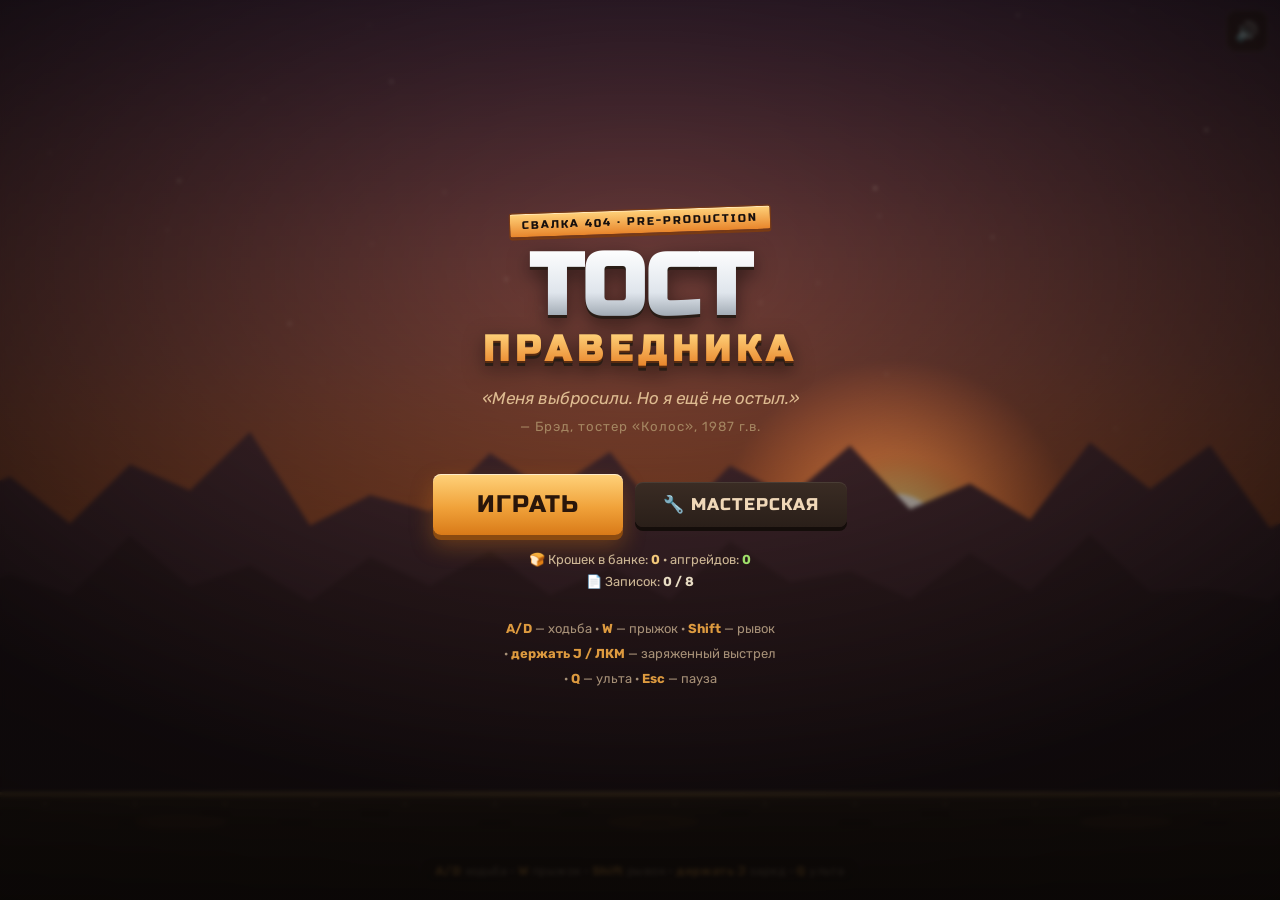
==== index2.html @ d0ca3710 "Add files via upload" ====
<!DOCTYPE html>
<html lang="ru">
<head>
<meta charset="UTF-8">
<meta name="viewport" content="width=device-width, initial-scale=1.0, maximum-scale=1.0, user-scalable=no, viewport-fit=cover">
<title>🍞 Тост Праведника</title>
<link rel="preconnect" href="https://fonts.googleapis.com">
<link rel="preconnect" href="https://fonts.gstatic.com" crossorigin>
<link href="https://fonts.googleapis.com/css2?family=Russo+One&family=Rubik:wght@400;500;700;900&display=swap" rel="stylesheet">
<style>
  :root{
    --rust:#e8852b; --amber:#ffb347; --ember:#ff6a00; --crust:#b5722a;
    --chrome:#d9dde3; --steel:#8c949e; --dark:#160f0d; --panel:#241a15;
    --danger:#ff3b30; --crumb:#f2c879; --ink:#f6ead3;
    --display:'Russo One','Arial Black',system-ui,sans-serif;
    --body:'Rubik',system-ui,'Segoe UI',sans-serif;
  }
  *{margin:0;padding:0;box-sizing:border-box;-webkit-tap-highlight-color:transparent;}
  html,body{height:100%;width:100%;overflow:hidden;background:#0a0706;}
  body{
    font-family:var(--body);color:var(--ink);
    touch-action:none;-webkit-user-select:none;user-select:none;
    position:fixed;inset:0;
  }
  #game{display:block;position:absolute;inset:0;width:100%;height:100%;background:#1a0f1f;touch-action:none;}

  /* ---------- Overlays (menus) ---------- */
  .overlay{
    position:absolute;inset:0;display:flex;flex-direction:column;
    align-items:center;justify-content:center;text-align:center;
    padding:24px;z-index:30;
    background:radial-gradient(120% 100% at 50% 30%, rgba(232,133,43,.12), rgba(10,7,6,.86) 60%, rgba(10,7,6,.96));
    backdrop-filter:blur(2px);
  }
  .overlay.hidden{display:none;}
  .badge{
    font-family:var(--display);letter-spacing:2px;font-size:11px;
    color:var(--dark);background:linear-gradient(180deg,#ffd27a,#e8852b);
    padding:5px 12px;border-radius:3px;border:1px solid #7a3b14;
    box-shadow:0 2px 0 #7a3b14, inset 0 1px 0 rgba(255,255,255,.5);
    transform:rotate(-2deg);text-transform:uppercase;
  }
  .title{
    font-family:var(--display);line-height:.92;margin:14px 0 4px;
    font-size:clamp(40px,12vw,86px);
    background:linear-gradient(180deg,#fff 0%,#dfe5ec 38%,#9aa4ad 60%,#f0f3f7 62%,#7e8790 100%);
    -webkit-background-clip:text;background-clip:text;color:transparent;
    filter:drop-shadow(0 3px 0 #2a1d16) drop-shadow(0 6px 10px rgba(0,0,0,.5));
    text-transform:uppercase;
  }
  .title .accent{
    display:block;font-size:.42em;letter-spacing:6px;margin-top:6px;
    background:linear-gradient(180deg,#ffd27a,#e8852b);-webkit-background-clip:text;background-clip:text;color:transparent;
    filter:drop-shadow(0 2px 0 #5a2c10);
  }
  .quote{
    font-style:italic;color:#e8c79a;max-width:30ch;margin:16px auto 4px;
    font-size:clamp(13px,3.6vw,17px);line-height:1.45;opacity:.92;
  }
  .quote .by{display:block;font-style:normal;font-size:.78em;color:#a98c66;margin-top:6px;letter-spacing:1px;}
  .btn{
    font-family:var(--display);font-size:clamp(18px,5vw,24px);letter-spacing:1px;
    color:#2a160a;cursor:pointer;border:none;margin-top:26px;
    padding:16px 44px;border-radius:8px;text-transform:uppercase;
    background:linear-gradient(180deg,#ffd27a,#f0a23a 55%,#d97a18);
    box-shadow:0 5px 0 #8a4a10, 0 10px 22px rgba(217,122,24,.35), inset 0 1px 0 rgba(255,255,255,.6);
    transition:transform .07s, box-shadow .07s;
  }
  .btn:active{transform:translateY(4px);box-shadow:0 1px 0 #8a4a10, inset 0 1px 0 rgba(255,255,255,.5);}
  .btn.secondary{
    background:linear-gradient(180deg,#3a2c24,#2a1f19);color:#f0d8b8;
    box-shadow:0 4px 0 #140d0a, inset 0 1px 0 rgba(255,255,255,.08);font-size:clamp(14px,4vw,17px);
    padding:12px 28px;
  }
  .btn.secondary:active{transform:translateY(3px);box-shadow:0 1px 0 #140d0a;}
  .controls-hint{
    margin-top:24px;font-size:13px;color:#bfa789;line-height:1.9;max-width:34ch;opacity:.85;
  }
  .controls-hint b{color:var(--amber);font-weight:700;}
  .row{display:flex;gap:12px;flex-wrap:wrap;justify-content:center;align-items:center;}

  /* game over stats */
  .stats{display:flex;gap:18px;margin:18px 0 2px;flex-wrap:wrap;justify-content:center;}
  .stat{background:rgba(36,26,21,.7);border:1px solid #4a3528;border-radius:10px;padding:12px 18px;min-width:84px;}
  .stat .v{font-family:var(--display);font-size:clamp(22px,7vw,34px);color:var(--amber);}
  .stat .l{font-size:11px;letter-spacing:1.5px;color:#bfa789;text-transform:uppercase;margin-top:2px;}
  .over-title{
    font-family:var(--display);font-size:clamp(30px,9vw,56px);text-transform:uppercase;
    color:#e8e8ec;filter:drop-shadow(0 3px 0 #2a1d16);letter-spacing:1px;
  }

  /* ---------- HUD top-right buttons ---------- */
  #topbar{position:absolute;top:0;right:0;z-index:20;display:flex;gap:8px;padding:max(10px,env(safe-area-inset-top)) 12px 0 0;}
  .iconbtn{
    width:42px;height:42px;border-radius:10px;border:1px solid rgba(255,255,255,.12);
    background:rgba(20,14,11,.55);color:#f0d8b8;font-size:19px;cursor:pointer;
    display:flex;align-items:center;justify-content:center;backdrop-filter:blur(3px);
  }
  .iconbtn:active{background:rgba(20,14,11,.8);}

  /* ---------- Touch controls ---------- */
  #touch{position:absolute;inset:0;z-index:15;pointer-events:none;display:none;}
  body.touch #touch{display:block;}
  .pad{
    position:absolute;bottom:max(22px,env(safe-area-inset-bottom));pointer-events:auto;
    display:flex;gap:14px;
  }
  #pad-left{left:max(18px,env(safe-area-inset-left));}
  #pad-right{right:max(18px,env(safe-area-inset-right));flex-direction:row-reverse;flex-wrap:wrap-reverse;width:200px;justify-content:flex-start;gap:12px;}
  .tbtn{
    -webkit-user-select:none;user-select:none;touch-action:none;
    display:flex;align-items:center;justify-content:center;flex-direction:column;
    border-radius:50%;border:2px solid rgba(255,255,255,.16);
    background:radial-gradient(circle at 35% 30%, rgba(255,255,255,.16), rgba(20,14,11,.5));
    color:#f3e6d0;font-family:var(--display);transition:transform .06s, background .06s, border-color .06s;
    box-shadow:0 4px 14px rgba(0,0,0,.35), inset 0 1px 0 rgba(255,255,255,.12);
  }
  .tbtn .sub{font-family:var(--body);font-size:9px;letter-spacing:.5px;opacity:.7;margin-top:1px;font-weight:700;}
  .tbtn:active,.tbtn.pressed{transform:scale(.92);background:radial-gradient(circle at 35% 30%, rgba(255,210,122,.55), rgba(176,90,20,.65));border-color:rgba(255,210,122,.8);}
  .tbtn.move{width:62px;height:62px;font-size:24px;}
  .tbtn.act{width:62px;height:62px;font-size:13px;}
  .tbtn.big{width:78px;height:78px;font-size:14px;}
  .tbtn.ult{border-color:rgba(255,90,40,.3);}
  .tbtn.ult.ready{border-color:#ffd23f;box-shadow:0 0 18px rgba(255,150,30,.7), inset 0 1px 0 rgba(255,255,255,.2);animation:ultpulse 1.1s ease-in-out infinite;}
  .tbtn.ult.notready{opacity:.45;}
  @keyframes ultpulse{0%,100%{transform:scale(1);}50%{transform:scale(1.06);}}
  .charge-ring{position:absolute;inset:-5px;border-radius:50%;border:3px solid transparent;pointer-events:none;}

  /* desktop hint chip */
  #kbchip{position:absolute;left:50%;bottom:14px;transform:translateX(-50%);z-index:15;
    font-size:12px;color:#cdb795;background:rgba(20,14,11,.5);padding:7px 14px;border-radius:20px;
    border:1px solid rgba(255,255,255,.08);display:none;letter-spacing:.4px;backdrop-filter:blur(3px);}
  body.desktop #kbchip{display:block;}
  body.desktop #kbchip.faded{opacity:0;transition:opacity 1s;pointer-events:none;}
  #kbchip b{color:var(--amber);}

  .loading{position:absolute;inset:0;display:flex;align-items:center;justify-content:center;background:#0a0706;color:#e8852b;font-family:var(--display);z-index:50;font-size:20px;letter-spacing:2px;}

  /* ---------- Магазин Блендера ---------- */
  #screen-shop{justify-content:flex-start;padding:0;overflow:hidden;background:radial-gradient(120% 90% at 50% 18%, rgba(90,166,224,.10), rgba(10,7,6,.92) 60%, rgba(10,7,6,.98));}
  .shop-wrap{width:100%;max-width:880px;margin:0 auto;display:flex;flex-direction:column;height:100%;padding:max(14px,env(safe-area-inset-top)) 14px 14px;}
  .shop-head{display:flex;align-items:center;gap:12px;flex-wrap:wrap;justify-content:center;text-align:center;margin-bottom:4px;}
  .shop-blender{font-size:34px;filter:drop-shadow(0 2px 4px rgba(0,0,0,.5));}
  .shop-title{font-family:var(--display);font-size:clamp(20px,5.5vw,30px);color:#dfe9ef;letter-spacing:1px;line-height:1;}
  .shop-quote{font-style:italic;color:#bcd; font-size:clamp(11px,3vw,13px);max-width:42ch;margin:2px auto 0;opacity:.9;}
  .shop-bank{display:inline-flex;align-items:center;gap:7px;background:rgba(36,26,21,.8);border:1px solid #6a532f;border-radius:20px;padding:7px 15px;margin:8px auto 6px;font-family:var(--display);font-size:18px;color:#f2c879;}
  .shop-bank .ic{width:14px;height:14px;border-radius:3px;background:#f2c879;display:inline-block;}
  .shop-cols{display:grid;grid-template-columns:repeat(3,1fr);gap:10px;flex:1;min-height:0;overflow-y:auto;padding:4px 2px 2px;-webkit-overflow-scrolling:touch;}
  .branch{display:flex;flex-direction:column;gap:8px;}
  .branch-h{position:sticky;top:0;z-index:1;font-family:var(--display);font-size:13px;letter-spacing:.5px;text-align:center;padding:7px 4px;border-radius:8px;background:rgba(20,14,11,.92);border:1px solid rgba(255,255,255,.08);}
  .node{position:relative;border-radius:10px;border:1px solid rgba(255,255,255,.1);background:rgba(28,20,15,.85);padding:9px 9px 9px;cursor:pointer;transition:transform .07s, border-color .1s, background .1s;}
  .node:active{transform:scale(.97);}
  .node .nm{font-family:var(--display);font-size:12.5px;line-height:1.1;color:#f3e6d0;}
  .node .ds{font-size:10.5px;color:#bfa789;margin-top:3px;line-height:1.25;}
  .node .ct{display:flex;align-items:center;gap:5px;margin-top:6px;font-family:var(--display);font-size:13px;}
  .node .ct .ic{width:11px;height:11px;border-radius:2px;background:#f2c879;display:inline-block;}
  .node.buy{border-color:rgba(255,210,122,.5);}
  .node.buy:hover{background:rgba(40,30,20,.95);}
  .node.lock{opacity:.5;cursor:not-allowed;}
  .node.poor{opacity:.82;cursor:not-allowed;}
  .node.poor .ct{color:#ff7a6a;}
  .node.owned{border-color:rgba(120,220,120,.6);background:rgba(26,40,26,.7);cursor:default;}
  .node.owned .ct{color:#9fe06a;}
  .node .tick{position:absolute;top:7px;right:8px;color:#9fe06a;font-size:14px;}
  .shop-foot{display:flex;gap:10px;justify-content:center;align-items:center;padding-top:10px;flex-wrap:wrap;}
  .shop-hint{font-size:11px;color:#8fa0b0;text-align:center;width:100%;margin-bottom:2px;}
</style>
</head>
<body>
<canvas id="game"></canvas>

<!-- top-right controls -->
<div id="topbar">
  <button class="iconbtn" id="btn-mute" title="Звук">🔊</button>
  <button class="iconbtn" id="btn-pause" title="Пауза" style="display:none">⏸</button>
</div>

<!-- touch controls -->
<div id="touch">
  <div class="pad" id="pad-left">
    <div class="tbtn move" data-act="left">◀</div>
    <div class="tbtn move" data-act="right">▶</div>
  </div>
  <div class="pad" id="pad-right">
    <div class="tbtn big" data-act="charge" id="btn-charge">ЖАР<span class="sub">держать</span><div class="charge-ring" id="chargeRing"></div></div>
    <div class="tbtn act" data-act="jump">ПРЫГ</div>
    <div class="tbtn act" data-act="dash">РЫВОК</div>
    <div class="tbtn act ult notready" data-act="ult" id="btn-ult">УЛЬТА</div>
  </div>
</div>

<div id="kbchip"><b>A/D</b> ходьба · <b>W</b> прыжок · <b>Shift</b> рывок · <b>держать J</b> заряд · <b>Q</b> ульта</div>

<!-- START -->
<div class="overlay" id="screen-start">
  <span class="badge">Свалка 404 · Pre-Production</span>
  <h1 class="title">Тост<span class="accent">праведника</span></h1>
  <p class="quote">«Меня выбросили. Но я ещё не остыл.»<span class="by">— Брэд, тостер «Колос», 1987 г.в.</span></p>
  <div class="row" style="margin-top:8px">
    <button class="btn" id="btn-play">Играть</button>
    <button class="btn secondary" id="btn-shop">🔧 Мастерская</button>
  </div>
  <div id="menu-stats" style="margin-top:14px;font-size:13px;color:#cdb795;line-height:1.7;"></div>
  <div class="controls-hint" id="start-hint"></div>
</div>

<!-- PAUSE -->
<div class="overlay hidden" id="screen-pause">
  <span class="badge">Пауза</span>
  <h2 class="over-title" style="margin-top:14px">Передышка</h2>
  <div class="row" style="margin-top:26px">
    <button class="btn" id="btn-resume">Продолжить</button>
    <button class="btn secondary" id="btn-restart-p">Заново</button>
  </div>
</div>

<!-- GAME OVER -->
<div class="overlay hidden" id="screen-over">
  <span class="badge" id="over-badge">Брэд остыл</span>
  <h2 class="over-title" id="over-title">Конец смены</h2>
  <div class="stats">
    <div class="stat"><div class="v" id="st-wave">0</div><div class="l">Волна</div></div>
    <div class="stat"><div class="v" id="st-crumbs">0</div><div class="l">Крошки</div></div>
    <div class="stat"><div class="v" id="st-kills">0</div><div class="l">Утилизировано</div></div>
  </div>
  <p class="quote" id="over-quote"></p>
  <button class="btn" id="btn-restart">Снова в бой</button>
</div>

<!-- VICTORY -->
<div class="overlay hidden" id="screen-win">
  <span class="badge" style="background:linear-gradient(180deg,#bfe8ff,#5aa6e0);border-color:#2a5a7a;box-shadow:0 2px 0 #2a5a7a, inset 0 1px 0 rgba(255,255,255,.6);">Босс повержен</span>
  <h2 class="over-title" id="win-title" style="background:linear-gradient(180deg,#fff,#cfe8ff 50%,#7fb8e0);-webkit-background-clip:text;background-clip:text;color:transparent;">ХОЛОДИЛЬНИК ПАЛ</h2>
  <div class="stats">
    <div class="stat"><div class="v" id="win-crumbs">0</div><div class="l">Крошки</div></div>
    <div class="stat"><div class="v" id="win-kills">0</div><div class="l">Утилизировано</div></div>
  </div>
  <p class="quote" id="win-quote"></p>
  <button class="btn" id="btn-win-restart">Ещё забег</button>
</div>

<!-- МАСТЕРСКАЯ (магазин Блендера) -->
<div class="overlay hidden" id="screen-shop">
  <div class="shop-wrap">
    <div class="shop-head">
      <span class="shop-blender">🥤</span>
      <div>
        <div class="shop-title">Мастерская Блендера</div>
        <div class="shop-quote" id="shop-quote"></div>
      </div>
    </div>
    <div class="shop-bank"><span class="ic"></span><span id="shop-bank-n">0</span> крошек</div>
    <div class="shop-hint">Ветки качаются по порядку сверху вниз. Апгрейды сохраняются между забегами.</div>
    <div class="shop-cols" id="shop-cols"></div>
    <div class="shop-foot">
      <button class="btn" id="btn-shop-go">В бой</button>
    </div>
  </div>
</div>

<div class="loading" id="loading">РАЗОГРЕВ…</div>

<script>
"use strict";
/* =====================================================================
   ТОСТ ПРАВЕДНИКА — Итерация 1 (ядро ощущения)
   Однофайловая canvas-игра. Без внешних ассетов. Координаты — в CSS-px.
   Архитектура разбита на системы, чтобы легко расширять в след. итерациях.
   ===================================================================== */

// ------------------------------ Утилиты ------------------------------
const clamp=(v,a,b)=>v<a?a:v>b?b:v;
const lerp=(a,b,t)=>a+(b-a)*t;
const rand=(a,b)=>a+Math.random()*(b-a);
const randi=(a,b)=>Math.floor(rand(a,b+1));
const pick=arr=>arr[(Math.random()*arr.length)|0];
const dist2=(ax,ay,bx,by)=>{const dx=ax-bx,dy=ay-by;return dx*dx+dy*dy;};
const sign=v=>v<0?-1:1;
const TAU=Math.PI*2;

// ------------------------------ Холст --------------------------------
const canvas=document.getElementById('game');
const ctx=canvas.getContext('2d');
let VW=0, VH=0, DPR=1;
function resize(){
  DPR=Math.min(window.devicePixelRatio||1, 2);
  VW=window.innerWidth; VH=window.innerHeight;
  canvas.width=Math.round(VW*DPR); canvas.height=Math.round(VH*DPR);
  canvas.style.width=VW+'px'; canvas.style.height=VH+'px';
  ctx.setTransform(DPR,0,0,DPR,0,0);
}
window.addEventListener('resize',resize);
window.addEventListener('orientationchange',()=>setTimeout(resize,150));
resize();

// ------------------------------ Звук (синтез) ------------------------
const Audio_={
  ctx:null, master:null, muted:false,
  init(){
    if(this.ctx) return;
    try{
      this.ctx=new (window.AudioContext||window.webkitAudioContext)();
      this.master=this.ctx.createGain();
      this.master.gain.value=0.5; this.master.connect(this.ctx.destination);
    }catch(e){ this.ctx=null; }
  },
  resume(){ if(this.ctx && this.ctx.state==='suspended') this.ctx.resume(); },
  tone(freq,dur,type='sine',vol=0.3,slideTo=null,delay=0){
    if(!this.ctx||this.muted) return;
    const t=this.ctx.currentTime+delay;
    const o=this.ctx.createOscillator(), g=this.ctx.createGain();
    o.type=type; o.frequency.setValueAtTime(freq,t);
    if(slideTo) o.frequency.exponentialRampToValueAtTime(Math.max(20,slideTo),t+dur);
    g.gain.setValueAtTime(0.0001,t);
    g.gain.exponentialRampToValueAtTime(vol,t+0.008);
    g.gain.exponentialRampToValueAtTime(0.0001,t+dur);
    o.connect(g); g.connect(this.master); o.start(t); o.stop(t+dur+0.02);
  },
  noise(dur,vol=0.3,filterFreq=1200,delay=0){
    if(!this.ctx||this.muted) return;
    const t=this.ctx.currentTime+delay;
    const n=Math.floor(this.ctx.sampleRate*dur);
    const buf=this.ctx.createBuffer(1,n,this.ctx.sampleRate);
    const d=buf.getChannelData(0);
    for(let i=0;i<n;i++) d[i]=(Math.random()*2-1)*(1-i/n);
    const src=this.ctx.createBufferSource(); src.buffer=buf;
    const f=this.ctx.createBiquadFilter(); f.type='lowpass'; f.frequency.value=filterFreq;
    const g=this.ctx.createGain(); g.gain.value=vol;
    src.connect(f); f.connect(g); g.connect(this.master); src.start(t);
  },
  // конкретные эффекты
  shoot(){ this.tone(rand(620,720),0.09,'square',0.10,260); },
  charge(level){ /* поднимающийся гул отдельным узлом — упрощаем разовым тоном */ },
  release(power){ this.tone(180,0.28,'sawtooth',0.28,60); this.noise(0.25,0.22,2200); },
  hit(){ this.tone(rand(900,1100),0.05,'triangle',0.10,400); this.noise(0.04,0.08,3000); },
  metal(){ this.tone(rand(1200,1700),0.07,'square',0.12,500); this.noise(0.05,0.12,4000); },
  explode(){ this.noise(0.45,0.4,900); this.tone(90,0.4,'sawtooth',0.28,40); },
  jump(){ this.tone(280,0.14,'square',0.12,520); },
  dash(){ this.noise(0.18,0.18,3000); this.tone(420,0.12,'sawtooth',0.12,180); },
  pickup(){ this.tone(880,0.06,'sine',0.10,1320); },
  hurt(){ this.tone(220,0.18,'sawtooth',0.3,70); this.noise(0.12,0.18,1400); },
  ult(){ this.tone(120,0.6,'sawtooth',0.32,520); this.noise(0.6,0.3,2400); },
  wave(){ this.tone(440,0.12,'square',0.16,660); this.tone(660,0.12,'square',0.14,880,0.08); },
  beam(){ this.tone(150,0.5,'sawtooth',0.16,150); },
};

// ------------------------------ Музыка (синтез-секвенсор) ------------
const Music={
  playing:false, mode:'zone', step:0, nextT:0, timer:null, bpm:84, bus:null, ducked:false,
  // ноты (Гц)
  zoneBass:[55.00, 43.65, 65.41, 49.00],          // Am - F - C - G (низкий гул)
  zonePad :[220.00, 174.61, 261.63, 196.00],
  bossRoot:[55.00, 55.00, 43.65, 49.00],
  bossLead:[659.25, 0, 698.46, 0, 783.99, 0, 415.30, 0, 659.25, 0, 587.33, 0, 698.46, 0, 415.30, 0], // A гарм. минор, напряжённо
  _ensureBus(){ if(!this.bus && Audio_.ctx){ this.bus=Audio_.ctx.createGain(); this.bus.gain.value=0.0001; this.bus.connect(Audio_.master); } },
  _target(){ if(Audio_.muted) return 0.0001; const base=this.mode==='boss'?0.5:0.34; return this.ducked? base*0.25 : base; },
  _ramp(){ if(this.bus&&Audio_.ctx) this.bus.gain.setTargetAtTime(this._target(), Audio_.ctx.currentTime, 0.4); },
  start(mode='zone'){
    Audio_.init(); if(!Audio_.ctx) return; this._ensureBus();
    this.mode=mode; this.bpm = mode==='boss'?140:84;
    if(!this.playing){ this.playing=true; this.step=0; this.nextT=Audio_.ctx.currentTime+0.08;
      this.timer=setInterval(()=>this._sched(),25); }
    this._ramp();
  },
  setMode(mode){ if(!this.playing) return this.start(mode); this.mode=mode; this.bpm=mode==='boss'?140:84; this._ramp(); },
  duck(v){ this.ducked=v; this._ramp(); },
  stop(){ this.playing=false; if(this.timer) clearInterval(this.timer); this.timer=null;
    if(this.bus&&Audio_.ctx) this.bus.gain.setTargetAtTime(0.0001, Audio_.ctx.currentTime, 0.25); },
  _v(time,freq,dur,type,vol,slideTo,filt){
    if(!Audio_.ctx||!freq) return;
    const c=Audio_.ctx, o=c.createOscillator(), g=c.createGain();
    o.type=type; o.frequency.setValueAtTime(freq,time);
    if(slideTo) o.frequency.exponentialRampToValueAtTime(Math.max(20,slideTo),time+dur);
    let node=o;
    if(filt){ const f=c.createBiquadFilter(); f.type='lowpass'; f.frequency.value=filt; o.connect(f); node=f; }
    g.gain.setValueAtTime(0.0001,time);
    g.gain.exponentialRampToValueAtTime(vol,time+0.01);
    g.gain.exponentialRampToValueAtTime(0.0001,time+dur);
    node.connect(g); g.connect(this.bus); o.start(time); o.stop(time+dur+0.02);
  },
  _perc(time,vol,freq,dur){ if(!Audio_.ctx) return; const c=Audio_.ctx;
    const n=Math.floor(c.sampleRate*dur), b=c.createBuffer(1,n,c.sampleRate), d=b.getChannelData(0);
    for(let i=0;i<n;i++) d[i]=(Math.random()*2-1)*(1-i/n);
    const s=c.createBufferSource(); s.buffer=b; const f=c.createBiquadFilter(); f.type='highpass'; f.frequency.value=freq;
    const g=c.createGain(); g.gain.value=vol; s.connect(f); f.connect(g); g.connect(this.bus); s.start(time);
  },
  _sched(){
    if(!Audio_.ctx){ return; }
    const eighth=(60/this.bpm)/2;
    while(this.nextT < Audio_.ctx.currentTime+0.12){ this._step(this.step, this.nextT); this.nextT+=eighth; this.step=(this.step+1)%16; }
    this._ramp();
  },
  _step(i,t){
    if(Audio_.muted) return;
    const bar=(i/4|0)%4;
    if(this.mode==='boss'){
      // бочка
      if(i%4===0){ this._v(t,130,0.18,'sine',0.5,46); this._perc(t,0.12,120,0.05); }
      // пульсирующий бас (восьмыми)
      const root=this.bossRoot[bar];
      this._v(t, root, i%4===0?0.22:0.13, 'sawtooth', i%4===0?0.20:0.12, null, 700);
      // снейр
      if(i===4||i===12) this._perc(t,0.18,1800,0.12);
      // минорный стэб на офф-битах
      if(i===2||i===6||i===10||i===14){ const r=root*2; this._v(t,r,0.14,'square',0.06); this._v(t,r*1.19,0.14,'square',0.05); this._v(t,r*1.5,0.14,'square',0.05); }
      // лид-мотив
      if(this.bossLead[i]) this._v(t, this.bossLead[i], 0.16, 'triangle', 0.07, null, 2600);
    } else {
      // спокойная атмосфера свалки
      if(i%4===0){ this._v(t, this.zoneBass[bar], 1.1, 'sawtooth', 0.16, null, 380); }
      if(i===2||i===10){ this._v(t, this.zonePad[bar], 0.9, 'triangle', 0.07, null, 1400); }
      if((i===6||i===14) && Math.random()<0.7){ this._v(t, this.zonePad[(bar+2)%4]*2, 0.7, 'sine', 0.05); }
      if(i===8 && Math.random()<0.4){ this._v(t, 880, 0.5, 'sine', 0.03); }
    }
  }
};

// ------------------------------ Ввод ---------------------------------
const Input={
  left:false,right:false,
  jumpEdge:false, dashEdge:false, ultEdge:false,
  charging:false, chargeReleaseEdge:false,
  _consume(){ this.jumpEdge=false; this.dashEdge=false; this.ultEdge=false; this.chargeReleaseEdge=false; },
  setCharging(v){
    if(this.charging && !v) this.chargeReleaseEdge=true;
    this.charging=v;
  }
};
// клавиатура
const keyMap={
  ArrowLeft:'left', KeyA:'left', ArrowRight:'right', KeyD:'right',
};
window.addEventListener('keydown',e=>{
  if(e.repeat) return;
  if(keyMap[e.code]){ Input[keyMap[e.code]]=true; e.preventDefault(); }
  if(['Space','KeyW','ArrowUp'].includes(e.code)){ Input.jumpEdge=true; e.preventDefault(); }
  if(['ShiftLeft','ShiftRight'].includes(e.code)){ Input.dashEdge=true; e.preventDefault(); }
  if(['KeyQ','KeyE'].includes(e.code)){ Input.ultEdge=true; e.preventDefault(); }
  if(['KeyJ','Enter'].includes(e.code)){ Input.setCharging(true); e.preventDefault(); }
  if(e.code==='Escape'){ togglePause(); }
});
window.addEventListener('keyup',e=>{
  if(keyMap[e.code]) Input[keyMap[e.code]]=false;
  if(['KeyJ','Enter'].includes(e.code)) Input.setCharging(false);
});
// мышь = заряд (десктоп)
canvas.addEventListener('contextmenu',e=>e.preventDefault());
canvas.addEventListener('mousedown',e=>{ if(!isTouch && e.button===0 && game.state==='playing') Input.setCharging(true); });
window.addEventListener('mouseup',e=>{ if(e.button===0) Input.setCharging(false); });

// сенсорные кнопки
function bindTouch(el,act){
  const down=e=>{ e.preventDefault(); el.classList.add('pressed');
    if(act==='left') Input.left=true;
    else if(act==='right') Input.right=true;
    else if(act==='jump') Input.jumpEdge=true;
    else if(act==='dash') Input.dashEdge=true;
    else if(act==='ult') Input.ultEdge=true;
    else if(act==='charge') Input.setCharging(true);
    if(el.setPointerCapture && e.pointerId!=null){ try{el.setPointerCapture(e.pointerId);}catch(_){} }
  };
  const up=e=>{ el.classList.remove('pressed');
    if(act==='left') Input.left=false;
    else if(act==='right') Input.right=false;
    else if(act==='charge') Input.setCharging(false);
  };
  el.addEventListener('pointerdown',down);
  el.addEventListener('pointerup',up);
  el.addEventListener('pointercancel',up);
  el.addEventListener('pointerleave',up);
}
document.querySelectorAll('.tbtn').forEach(el=>bindTouch(el,el.dataset.act));

// определяем тип устройства
const isTouch = ('ontouchstart' in window) || (navigator.maxTouchPoints>0) || window.matchMedia('(pointer:coarse)').matches;
document.body.classList.add(isTouch?'touch':'desktop');
document.getElementById('start-hint').innerHTML = isTouch
  ? 'Двигайся <b>◀ ▶</b>, прыгай и уворачивайся <b>рывком</b>. Тосты летят сами. Держи <b>ЖАР</b> для мощного выстрела. Накопи <b>ульту</b>.'
  : '<b>A/D</b> — ходьба · <b>W</b> — прыжок · <b>Shift</b> — рывок · <b>держать J / ЛКМ</b> — заряженный выстрел · <b>Q</b> — ульта · <b>Esc</b> — пауза';

// ------------------------------ Камера -------------------------------
const Cam={x:0,y:0, shake:0, shakeT:0,
  addShake(a){ this.shake=Math.max(this.shake,a); },
  update(dt,target){
    // целимся чуть впереди по направлению взгляда
    const look = target.facing*120;
    const tx = clamp(target.x+look - VW/2, 0, Math.max(0,WORLD.w-VW));
    const ty = clamp(target.y - VH*0.62, WORLD.groundY-VH+40, 0);
    this.x = lerp(this.x, tx, 1-Math.pow(0.001,dt));
    this.y = lerp(this.y, isFinite(ty)?ty:0, 1-Math.pow(0.002,dt));
    this.shake = Math.max(0, this.shake - dt*this.shake*6 - dt*8);
    this.shakeT += dt*60;
  },
  ox(){ return this.shake>0.1? Math.sin(this.shakeT*1.7)*this.shake : 0; },
  oy(){ return this.shake>0.1? Math.cos(this.shakeT*2.3)*this.shake : 0; },
};

// ------------------------------ Зоны ---------------------------------
const ZONES=[
  { id:'dump', name:'СВАЛКА 404', sub:'Кладбище техники', kind:'dump',
    waves:3, climax:'fridge',
    sky:[[0,'#2b1a3a'],[0.4,'#6e3b3a'],[0.72,'#c25a26'],[0.92,'#e8852b'],[1,'#f0a23a']],
    orb:{x:0.7,col:'rgba(255,220,150,.9)',core:'rgba(255,220,160,.95)',mid:'rgba(255,160,60,.5)',edge:'rgba(255,120,40,0)',r:46},
    hills:[[0.3,0.62,'#3a2336',120,0],[0.5,0.70,'#2c1a2a',90,1]],
    ground:[[0,'#4a3526'],[0.3,'#2e2117'],[1,'#160f0a']], edge:'#caa15f', edge2:'rgba(255,180,90,.25)',
    puddle:'rgba(255,150,70,.12)' },
  { id:'city', name:'ГОРОД', sub:'Выход на поверхность', kind:'city',
    waves:3, climax:'roomba',
    sky:[[0,'#06061a'],[0.45,'#14152e'],[0.8,'#27224a'],[1,'#3a2f5e']],
    orb:{x:0.78,col:'rgba(190,200,255,.45)',core:'rgba(228,232,255,.95)',mid:'rgba(150,170,230,.3)',edge:'rgba(120,140,220,0)',r:32},
    ground:[[0,'#1b1c28'],[0.3,'#141420'],[1,'#0a0a12']], edge:'#5a6ac0', edge2:'rgba(120,150,255,.25)',
    puddle:'rgba(120,150,255,.14)' },
];
function curZone(){ return ZONES[clamp(game.zone||0,0,ZONES.length-1)]; }

// ------------------------------ Мир ----------------------------------
const WORLD={ w:2600, groundY:0, platforms:[] };
function buildWorld(){
  WORLD.groundY = VH - Math.max(70, VH*0.12);
  WORLD.w = Math.max(2200, VW*2.2);
  const g=WORLD.groundY;
  WORLD.platforms=[
    {x:0,y:g,w:WORLD.w,h:VH-g+60,ground:true},                  // земля
    {x:WORLD.w*0.18,y:g-150,w:200,h:22},
    {x:WORLD.w*0.40,y:g-240,w:170,h:22},
    {x:WORLD.w*0.62,y:g-150,w:210,h:22},
    {x:WORLD.w*0.80,y:g-260,w:160,h:22},
  ];
}

// ------------------------------ Частицы ------------------------------
const particles=[];
function spawnParticle(o){
  if(particles.length>520) particles.shift();
  particles.push(Object.assign({
    x:0,y:0,vx:0,vy:0,life:0.5,max:0.5,size:3,color:'#fff',
    grav:0,fade:true,add:true,shrink:true,spin:0,rot:0,kind:'dot'
  },o));
}
function burst(x,y,n,opt={}){
  for(let i=0;i<n;i++){
    const a=rand(0,TAU), s=rand(opt.smin||40,opt.smax||260);
    spawnParticle(Object.assign({
      x,y,vx:Math.cos(a)*s,vy:Math.sin(a)*s - (opt.up||0),
      life:rand(opt.lmin||0.25,opt.lmax||0.7), max:0.7,
      size:rand(opt.szmin||2,opt.szmax||5),
      color:opt.colors?pick(opt.colors):'#ffd27a',
      grav:opt.grav||0, add:opt.add!==false
    },opt.extra||{}));
  }
}
function updateParticles(dt){
  for(let i=particles.length-1;i>=0;i--){
    const p=particles[i]; p.life-=dt;
    if(p.life<=0){ particles.splice(i,1); continue; }
    p.vy+=p.grav*dt; p.x+=p.vx*dt; p.y+=p.vy*dt; p.rot+=p.spin*dt;
  }
}
function drawParticles(){
  ctx.save();
  for(const p of particles){
    const t=p.life/p.max, a=p.fade?clamp(t,0,1):1;
    ctx.globalAlpha=a;
    if(p.add) ctx.globalCompositeOperation='lighter';
    else ctx.globalCompositeOperation='source-over';
    const sz=p.shrink? p.size*clamp(t,0.2,1):p.size;
    ctx.fillStyle=p.color;
    if(p.kind==='spark'){
      ctx.save(); ctx.translate(p.x,p.y); ctx.rotate(Math.atan2(p.vy,p.vx));
      ctx.fillRect(0,-sz*0.3, sz*2.4, sz*0.6); ctx.restore();
    }else{
      ctx.beginPath(); ctx.arc(p.x,p.y,sz,0,TAU); ctx.fill();
    }
  }
  ctx.restore(); ctx.globalCompositeOperation='source-over'; ctx.globalAlpha=1;
}

// ------------------------------ Всплыв. текст ------------------------
const floaters=[];
function floatText(x,y,text,opt={}){
  floaters.push({x,y,text,life:opt.life||0.9,max:opt.life||0.9,
    color:opt.color||'#ffd27a',size:opt.size||18,vy:opt.vy||-46,vx:opt.vx||0,
    font:opt.font||'body',weight:opt.weight||900});
}
function updateFloaters(dt){
  for(let i=floaters.length-1;i>=0;i--){
    const f=floaters[i]; f.life-=dt; f.y+=f.vy*dt; f.x+=f.vx*dt; f.vy*=(1-dt*1.5);
    if(f.life<=0) floaters.splice(i,1);
  }
}
function drawFloaters(){
  ctx.save(); ctx.textAlign='center'; ctx.textBaseline='middle';
  for(const f of floaters){
    const t=clamp(f.life/f.max,0,1);
    ctx.globalAlpha=t<0.3? t/0.3 : 1;
    const fam=f.font==='display'?"'Russo One',sans-serif":"'Rubik',sans-serif";
    ctx.font=`${f.weight} ${f.size}px ${fam}`;
    ctx.lineWidth=4; ctx.strokeStyle='rgba(0,0,0,.55)';
    ctx.strokeText(f.text,f.x,f.y); ctx.fillStyle=f.color; ctx.fillText(f.text,f.x,f.y);
  }
  ctx.restore(); ctx.globalAlpha=1;
}

// ------------------------------ Баннер фаз босса ---------------------
const banner={text:'',sub:'',t:0,max:0};
function bossBanner(text,sub){ banner.text=text; banner.sub=sub||''; banner.t=banner.max=2.4; }
function updateBanner(dt){ if(banner.t>0) banner.t-=dt; }
function drawBanner(){
  if(banner.t<=0) return;
  const p=banner.t/banner.max;
  const a = p>0.8 ? (1-(p-0.8)/0.2) : p<0.25 ? p/0.25 : 1; // плавные въезд/выезд
  ctx.save();
  ctx.textAlign='center'; ctx.textBaseline='middle';
  const cx=VW/2, cy=VH*0.26;
  ctx.globalAlpha=a*0.5;
  ctx.fillStyle='#000'; roundRect(cx-Math.min(VW*0.46,300), cy-30, Math.min(VW*0.92,600), 60, 10); ctx.fill();
  ctx.globalAlpha=a;
  ctx.font=`900 ${Math.min(34,VW*0.07)}px 'Russo One',sans-serif`;
  ctx.lineWidth=5; ctx.strokeStyle='rgba(0,0,0,.6)';
  ctx.strokeText(banner.text,cx,cy-7); 
  const grd=ctx.createLinearGradient(0,cy-22,0,cy+8);
  grd.addColorStop(0,'#dff4ff'); grd.addColorStop(1,'#7fb8e0');
  ctx.fillStyle=grd; ctx.fillText(banner.text,cx,cy-7);
  if(banner.sub){ ctx.font="700 14px 'Rubik',sans-serif"; ctx.fillStyle='#e8c79a';
    ctx.fillText(banner.sub,cx,cy+16); }
  ctx.restore(); ctx.globalAlpha=1; ctx.textAlign='left'; ctx.textBaseline='alphabetic';
}

// ------------------------------ Снаряды-тосты ------------------------
const toasts=[];
const PROJ_G=1500;
function fireToast(x,y,target,opt={}){
  let vx,vy;
  const facing=opt.facing||1;
  if(target){
    const dx=target.x-x, dy=(target.y-target.h*0.4)-y;
    const T=clamp(Math.abs(dx)/520, 0.26, 0.8);
    vx=dx/T; vy=dy/T - 0.5*PROJ_G*T;
  }else{
    vx=facing*520*(opt.speedMul||1); vy=-260;
  }
  if(opt.angle!=null){ const sp=opt.speed||620; vx=Math.cos(opt.angle)*sp; vy=Math.sin(opt.angle)*sp; }
  toasts.push({x,y,vx,vy,size:opt.size||10,dmg:opt.dmg||10,
    charged:!!opt.charged,aoe:opt.aoe||0,life:opt.life||2.2,rot:rand(0,TAU),
    spin:rand(-10,10)*sign(vx),hit:false,trail:0});
}
function explodeToast(t){
  const r = t.charged? (38+t.aoe) : 0;
  if(r>0){
    burst(t.x,t.y,26,{colors:['#ff6a00','#ffd23f','#ff2a00','#ffae42'],smax:340,grav:300,szmax:7,lmax:0.6});
    Audio_.explode(); Cam.addShake(10);
    for(const e of enemies){
      if(!e.dead && dist2(e.x,e.y-e.h*0.4,t.x,t.y) < (r+e.w*0.5)**2){
        damageEnemy(e, t.dmg, t.x, t.y, true);
        e.burn=Math.max(e.burn,2.5);
      }
    }
    // всплеск по боссу
    if(boss.active && boss.state!=='intro' && boss.state!=='dying' && dist2(boss.x,boss.cy,t.x,t.y) < (r+boss.w*0.45)**2){
      damageBoss(t.dmg, t.x, t.y, true); boss.burn=Math.max(boss.burn,3);
    }
    // плавим барьеры рядом
    for(let wi=iceWalls.length-1; wi>=0; wi--){ const wll=iceWalls[wi];
      if(dist2(wll.x,wll.y-wll.h*0.5,t.x,t.y) < (r+wll.w*0.5)**2) damageIceWall(wll, t.dmg, t.x, t.y);
    }
    // огненная зона-вспышка
    spawnParticle({x:t.x,y:t.y,vx:0,vy:0,life:0.22,max:0.22,size:r*0.9,color:'#ffae42',add:true,shrink:false,grav:0});
  }
}
function updateToasts(dt){
  for(let i=toasts.length-1;i>=0;i--){
    const t=toasts[i]; t.life-=dt; t.vy+=PROJ_G*dt;
    t.x+=t.vx*dt; t.y+=t.vy*dt; t.rot+=t.spin*dt; t.trail-=dt;
    // огненный след
    if(t.trail<=0){ t.trail=0.02;
      spawnParticle({x:t.x,y:t.y,vx:rand(-20,20),vy:rand(-10,30),life:rand(0.15,0.35),max:0.35,
        size:rand(2,t.charged?6:3.5),color:pick(['#ff8a1e','#ffd23f','#ff5a1e']),add:true,grav:-40});
    }
    // столкновение с землёй/платформой
    let landed=false;
    for(const pl of WORLD.platforms){
      if(t.x>pl.x && t.x<pl.x+pl.w && t.y>pl.y && t.y<pl.y+pl.h+ (pl.ground?80:14)){ landed=true; break; }
    }
    // попадание во врага
    let struck=null;
    for(const e of enemies){
      if(e.dead) continue;
      if(Math.abs(t.x-e.x)<e.w*0.55+t.size && Math.abs(t.y-(e.y-e.h*0.4))<e.h*0.55+t.size){ struck=e; break; }
    }
    if(struck){
      damageEnemy(struck, t.dmg, t.x, t.y, t.charged);
      struck.burn=Math.max(struck.burn, (t.charged?2.5:1.4)*brad.burnMul);
      explodeToast(t);
      if(!t.charged){ Audio_.hit(); burst(t.x,t.y,7,{colors:['#ffd27a','#ff8a1e'],smax:180,szmax:4,lmax:0.4}); }
      toasts.splice(i,1); continue;
    }
    // попадание в босса
    if(boss.active && boss.state!=='intro' && boss.state!=='dying' &&
       Math.abs(t.x-boss.x)<boss.w*0.5+t.size && Math.abs(t.y-boss.cy)<boss.h*0.5+t.size){
      damageBoss(t.dmg, t.x, t.y, t.charged);
      boss.burn=Math.max(boss.burn, (t.charged?3:1.6)*brad.burnMul);
      explodeToast(t);
      if(!t.charged){ Audio_.hit(); burst(t.x,t.y,7,{colors:['#ffd27a','#ff8a1e'],smax:180,szmax:4,lmax:0.4}); }
      toasts.splice(i,1); continue;
    }
    // попадание в ледяной барьер (огонь плавит)
    let hitWall=null;
    for(const wll of iceWalls){
      if(Math.abs(t.x-wll.x)<wll.w*0.5+t.size && t.y>wll.y-wll.h-t.size && t.y<wll.y+t.size){ hitWall=wll; break; }
    }
    if(hitWall){
      damageIceWall(hitWall, t.charged? t.dmg*1.2 : t.dmg, t.x, t.y);
      explodeToast(t);
      toasts.splice(i,1); continue;
    }
    if(landed){
      explodeToast(t);
      if(!t.charged) burst(t.x,t.y,5,{colors:['#caa15f','#8a6a3a'],smax:120,grav:400,szmax:3,lmax:0.4});
      toasts.splice(i,1); continue;
    }
    if(t.life<=0 || t.y>WORLD.groundY+200 || t.x< -100 || t.x>WORLD.w+100){ toasts.splice(i,1); }
  }
}
function drawToast(t){
  ctx.save(); ctx.translate(t.x,t.y); ctx.rotate(t.rot);
  const s=t.size;
  if(t.charged){ // ореол
    ctx.globalCompositeOperation='lighter';
    ctx.fillStyle='rgba(255,140,30,.5)'; ctx.beginPath(); ctx.arc(0,0,s*1.9,0,TAU); ctx.fill();
    ctx.globalCompositeOperation='source-over';
  }
  // ломтик тоста
  ctx.fillStyle='#b5722a'; roundRect(-s,-s,s*2,s*2,s*0.5); ctx.fill();
  ctx.fillStyle='#e0a85a'; roundRect(-s*0.78,-s*0.78,s*1.56,s*1.56,s*0.4); ctx.fill();
  ctx.fillStyle='#f4d29a'; roundRect(-s*0.5,-s*0.5,s*1.0,s*0.7,s*0.3); ctx.fill();
  ctx.restore();
}

// ------------------------------ Враги --------------------------------
const enemies=[];
const ENEMY_DEFS={
  vac:{name:'Сосун', hp:34, w:48, h:38, crumbs:3, color:'#7a8a5a', speed:62, contact:12},
  nuke:{name:'Нюк', hp:46, w:52, h:50, crumbs:5, color:'#9a9aa6', speed:18, contact:14},
  fan:{name:'Жара', hp:18, w:42, h:42, crumbs:2, color:'#caa15f', speed:118, contact:13},
  drone:{name:'Снек-Дрон', hp:13, w:30, h:26, crumbs:1, color:'#d8b15a', speed:158, contact:10},
  drill:{name:'Бурильщик', hp:40, w:54, h:40, crumbs:4, color:'#b06a3a', speed:70, contact:16},
  roomba:{name:'Roomba 9000', hp:420, w:96, h:60, crumbs:30, color:'#3a3f4a', speed:70, contact:18, elite:true},
};
function spawnEnemy(type,x,y){
  const d=ENEMY_DEFS[type];
  const hp=Math.round(d.hp*diffMul());
  const e={
    type,name:d.name,x,y:y!=null?y:WORLD.groundY-d.h*0.5,
    w:d.w,h:d.h,hp,maxhp:hp,color:d.color,speed:d.speed,contact:Math.round(d.contact*(1+(Save.data.ngPlus||0)*0.12)),
    crumbs:d.crumbs,vx:0,vy:0,dead:false,flash:0,burn:0,burnTick:0,
    state:'idle',t:0,charge:0,facing:-1,onGround:false,grounded:false,
    anim:rand(0,TAU),hurtBob:0,elite:!!d.elite,
  };
  enemies.push(e);
  if(e.elite){ game.elite=e; game.eliteActive=true; }
  return e;
}
function diffMul(){ return 1 + (Save.data.ngPlus||0)*0.4; }
function damageEnemy(e,dmg,fromX,fromY,big){
  if(e.dead) return;
  // бонус за удар сзади у Сосуна
  let mult=1;
  if(e.type==='vac'){ const behind = (e.facing<0 && fromX>e.x) || (e.facing>0 && fromX<e.x); if(behind) mult=1.6; }
  // двойной урон Нюку во время зарядки
  if(e.type==='nuke' && e.state==='charging') mult=Math.max(mult,2);
  // Бурильщик: уязвим со спины и особенно когда застрял
  if(e.type==='drill'){ const behind=(e.facing<0 && fromX>e.x)||(e.facing>0 && fromX<e.x); if(behind) mult=Math.max(mult,1.7);
    if(e.state==='stuck') mult=Math.max(mult,2.2); }
  const final=Math.round(dmg*mult);
  e.hp-=final; e.flash=0.12; e.hurtBob=1;
  floatText(e.x+rand(-6,6), e.y-e.h*0.7, final.toString(),
    {color:mult>1?'#ffd23f':'#fff', size:mult>1?22:16, weight:900});
  burst(fromX,fromY,big?5:3,{kind:'spark',colors:['#fff','#ffd27a'],smax:big?260:160,szmax:3,lmax:0.35,grav:200});
  if(e.hp<=0) killEnemy(e);
}
function killEnemy(e){
  if(e.dead) return; e.dead=true;
  game.kills++;
  const big = !!e.elite;
  burst(e.x,e.y-e.h*0.4, big?40:20,{colors:['#ff8a1e','#ffd23f','#caa15f','#888'],smax:big?420:320,grav:360,szmax:big?8:6,lmax:0.7});
  spawnParticle({x:e.x,y:e.y-e.h*0.4,vx:0,vy:0,life:0.2,max:0.2,size:e.w*0.7,color:'#ffae42',add:true,shrink:false});
  Audio_.explode(); Cam.addShake(big?14:6);
  for(let i=0;i<e.crumbs;i++) spawnCrumb(e.x+rand(-16,16), e.y-e.h*0.4);
  brad.gainUlt(big?20:6);
  maybeDropNote(e.x, e.y-e.h*0.5);
  // апгрейд «Цепная детонация»
  if(brad.enemyDeathExplode){
    const ex=e.x, ey=e.y-e.h*0.4, R=92;
    burst(ex,ey,16,{colors:['#ff6a00','#ffd23f','#ff2a00'],smax:280,grav:200,szmax:6,lmax:0.5});
    spawnParticle({x:ex,y:ey,vx:0,vy:0,life:0.2,max:0.2,size:R*0.8,color:'#ffae42',add:true,shrink:false});
    Cam.addShake(5);
    for(const o of enemies){ if(!o.dead && o!==e && dist2(o.x,o.y-o.h*0.4,ex,ey)<R*R){ damageEnemy(o,22,ex,ey,true); o.burn=Math.max(o.burn,1.5); } }
    if(boss.active && boss.state!=='intro' && boss.state!=='dying' && dist2(boss.x,boss.cy,ex,ey)<(R+boss.w*0.4)**2){ damageBoss(14,ex,ey,false); }
  }
  // гибель элитника = кульминация зоны
  if(e.elite){ game.eliteActive=false; game.elite=null;
    floatText(e.x,e.y-e.h*0.8,'ЭЛИТА ПОВЕРЖЕНА!',{color:'#ffd23f',size:22,font:'display',life:1.4,vy:-26});
    onClimaxDefeated();
  }
}
// поведение
function updateEnemies(dt){
  for(let i=enemies.length-1;i>=0;i--){
    const e=enemies[i];
    if(e.dead){ enemies.splice(i,1); continue; }
    e.t+=dt; e.anim+=dt*6; e.flash=Math.max(0,e.flash-dt*4); e.hurtBob=Math.max(0,e.hurtBob-dt*5);
    e.facing = brad.x < e.x ? -1 : 1;
    // горение
    if(e.burn>0){ e.burn-=dt; e.burnTick-=dt;
      if(e.burnTick<=0){ e.burnTick=0.28; damageEnemyBurn(e,brad.burnDmg);
        spawnParticle({x:e.x+rand(-e.w*0.3,e.w*0.3),y:e.y-e.h*0.4,vx:rand(-10,10),vy:rand(-50,-20),
          life:rand(0.2,0.45),max:0.45,size:rand(2,5),color:pick(['#ff6a00','#ffd23f']),add:true,grav:-30});
      }
      if(e.hp<=0){ killEnemy(e); enemies.splice(i,1); continue; }
    }

    if(e.type==='vac'){ updateVac(e,dt); }
    else if(e.type==='nuke'){ updateNuke(e,dt); }
    else if(e.type==='fan'){ updateFan(e,dt); }
    else if(e.type==='drone'){ updateDrone(e,dt); }
    else if(e.type==='drill'){ updateDrill(e,dt); }
    else if(e.type==='roomba'){ updateRoomba(e,dt); }

    // контакт с Брэдом
    if(brad.alive && !brad.dashing && Math.abs(e.x-brad.x)<(e.w+brad.w)*0.45 && Math.abs((e.y-e.h*0.4)-(brad.y-brad.h*0.4))<(e.h+brad.h)*0.45){
      if(e.type==='vac' && e.state==='lunge'){ vacExplode(e,i); continue; }
      else if(e.type==='fan' && e.state==='kamikaze'){ fanExplode(e,i); continue; }
      else brad.hurt(e.contact, e.x);
    }
  }
}
function damageEnemyBurn(e,d){ e.hp-=d; e.flash=Math.max(e.flash,0.05);
  floatText(e.x+rand(-4,4),e.y-e.h*0.8,d.toString(),{color:'#ff8a1e',size:12,vy:-30,life:0.5}); }

function updateVac(e,dt){
  // ползёт к Брэду; периодически "всасывает", затем рывок-взрыв
  if(e.state==='idle'||e.state==='walk'){
    e.state='walk';
    e.x += e.facing*e.speed*dt;
    const d2=dist2(e.x,e.y,brad.x,brad.y);
    if(d2 < 240*240 && e.t>1.4){ e.state='suck'; e.t=0; }
  } else if(e.state==='suck'){
    // тянет Брэда к себе
    const dx=e.x-brad.x; const d=Math.abs(dx);
    if(brad.alive && d<360){ brad.vx += sign(dx)*220*dt; }
    // визуальные частицы всасывания
    if(Math.random()<0.5){
      const a=rand(0,TAU), r=rand(60,160);
      spawnParticle({x:e.x+Math.cos(a)*r,y:e.y-e.h*0.3+Math.sin(a)*r*0.5,vx:-Math.cos(a)*200,vy:-Math.sin(a)*120,
        life:0.4,max:0.4,size:2,color:'#bcd',add:true,shrink:true});
    }
    if(e.t>1.0){ e.state='lunge'; e.t=0; e.vx=e.facing*420; }
  } else if(e.state==='lunge'){
    e.x+=e.vx*dt; e.vx*=(1-dt*1.5);
    if(e.t>0.9){ e.state='walk'; e.t=0; }
  }
  e.y=WORLD.groundY-e.h*0.5;
}
function vacExplode(e,i){
  brad.hurt(18,e.x);
  burst(e.x,e.y-e.h*0.4,24,{colors:['#fff','#ff8a1e','#bcd'],smax:300,grav:300,szmax:6});
  Audio_.explode(); Cam.addShake(9);
  killEnemy(e); enemies.splice(i,1);
}
function updateNuke(e,dt){
  // стоит, заряжает луч 1.4с (телеграф), стреляет
  e.x += sign(brad.x-e.x)*e.speed*dt*0.4; // лёгкое подруливание
  e.y=WORLD.groundY-e.h*0.5;
  if(e.state==='idle'){ if(e.t>1.0+Math.random()){ e.state='charging'; e.t=0; e.charge=0; Audio_.beam(); } }
  else if(e.state==='charging'){ e.charge=clamp(e.t/1.4,0,1);
    if(e.t>=1.4){ e.state='fire'; e.t=0; fireBeam(e); } }
  else if(e.state==='fire'){ if(e.t>0.25){ e.state='idle'; e.t=0; } }
}
function fireBeam(e){
  const dir=e.facing; const y=e.y-e.h*0.4;
  Audio_.tone(110,0.35,'sawtooth',0.2,90); Audio_.noise(0.3,0.18,1800); Cam.addShake(5);
  // луч — мгновенный, по горизонтали
  for(let x=e.x; (dir<0?x>e.x-1400:x<e.x+1400); x+=dir*30){
    spawnParticle({x:x+rand(-8,8),y:y+rand(-10,10),vx:0,vy:rand(-20,20),life:rand(0.15,0.4),max:0.4,
      size:rand(3,8),color:pick(['#ff3b30','#ffd23f','#ff8a1e']),add:true});
  }
  if(brad.alive && Math.abs((brad.y-brad.h*0.4)-y)<brad.h*0.7 && ((dir<0&&brad.x<e.x)||(dir>0&&brad.x>e.x)) && Math.abs(brad.x-e.x)<1400){
    if(!brad.dashing) brad.hurt(16,e.x);
  }
}
function updateFan(e,dt){
  // летает, толкает Брэда ветром, при низком HP — камикадзе
  if(e.hp < e.maxhp*0.35 && e.state!=='kamikaze'){ e.state='kamikaze'; floatText(e.x,e.y-e.h*0.8,'!!',{color:'#ff3b30',size:18}); }
  if(e.state==='kamikaze'){
    const dx=brad.x-e.x, dy=(brad.y-brad.h*0.4)-(e.y-e.h*0.4), d=Math.hypot(dx,dy)||1;
    e.x+=dx/d*260*dt; e.y+=dy/d*260*dt;
  } else {
    // парит у заданной высоты, приближается по горизонтали
    e.targetY = e.targetY!=null?e.targetY:e.y;
    e.x += sign(brad.x-e.x)*e.speed*dt*0.6;
    const hoverY = brad.y - rand(90,150);
    e.y = lerp(e.y, clamp(hoverY, WORLD.groundY-340, WORLD.groundY-90), 1-Math.pow(0.1,dt));
    e.y += Math.sin(e.anim)*0.6;
    // ветер
    const dx=brad.x-e.x;
    if(brad.alive && Math.abs(dx)<260 && Math.abs(e.y-brad.y)<160){
      brad.vx += -sign(dx)*120*dt; // отталкивает
      if(Math.random()<0.4) spawnParticle({x:e.x-sign(dx)*20,y:e.y+rand(-10,10),vx:-sign(dx)*180,vy:rand(-30,30),
        life:0.3,max:0.3,size:2,color:'#cde',add:true});
    }
  }
}
function fanExplode(e,i){
  brad.hurt(14,e.x);
  burst(e.x,e.y,18,{colors:['#fff','#ffd23f','#cde'],smax:280,szmax:5});
  Audio_.explode(); Cam.addShake(7); killEnemy(e); enemies.splice(i,1);
}

// рисование врагов
function drawEnemy(e){
  ctx.save(); ctx.translate(e.x, e.y + (e.hurtBob*Math.sin(e.t*40))*2);
  const fl=e.flash>0;
  if(e.type==='vac') drawVac(e,fl);
  else if(e.type==='nuke') drawNuke(e,fl);
  else if(e.type==='fan') drawFan(e,fl);
  else if(e.type==='drone') drawDrone(e,fl);
  else if(e.type==='drill') drawDrill(e,fl);
  else if(e.type==='roomba') drawRoomba(e,fl);
  // полоска HP над врагом, если ранен (у элиты — своя сверху)
  if(e.hp<e.maxhp && !e.elite){
    const w=e.w*1.1, x=-w/2, y=-e.h*0.95;
    ctx.fillStyle='rgba(0,0,0,.5)'; ctx.fillRect(x,y,w,4);
    ctx.fillStyle= e.burn>0?'#ff8a1e':'#ff5a4a'; ctx.fillRect(x,y,w*clamp(e.hp/e.maxhp,0,1),4);
  }
  ctx.restore();
}
function eyeRed(x,y,r){ ctx.fillStyle='#1a0000'; ctx.beginPath(); ctx.arc(x,y,r,0,TAU); ctx.fill();
  ctx.fillStyle='#ff3b30'; ctx.beginPath(); ctx.arc(x,y,r*0.6,0,TAU); ctx.fill();
  ctx.globalCompositeOperation='lighter'; ctx.fillStyle='rgba(255,60,40,.6)'; ctx.beginPath(); ctx.arc(x,y,r*1.3,0,TAU); ctx.fill(); ctx.globalCompositeOperation='source-over'; }
function drawVac(e,fl){
  const w=e.w,h=e.h, f=e.facing;
  ctx.save(); ctx.scale(f,1);
  // корпус-купол
  ctx.fillStyle=fl?'#fff':'#5f6e44'; roundRect(-w/2,-h/2,w,h,8); ctx.fill();
  ctx.fillStyle=fl?'#fff':'#7a8a5a'; roundRect(-w/2,-h/2,w,h*0.55,8); ctx.fill();
  // колёса
  ctx.fillStyle='#2a2a2a'; ctx.beginPath(); ctx.arc(-w*0.28,h*0.45,7,0,TAU); ctx.arc(w*0.28,h*0.45,7,0,TAU); ctx.fill();
  // нос-щётка
  ctx.fillStyle='#3a3a3a'; roundRect(w*0.38,-h*0.1,w*0.28,h*0.4,3); ctx.fill();
  if(e.state==='suck'){ ctx.globalCompositeOperation='lighter'; ctx.fillStyle='rgba(150,200,255,.25)';
    ctx.beginPath(); ctx.moveTo(w*0.5,0); ctx.lineTo(w*0.5+90,-50); ctx.lineTo(w*0.5+90,50); ctx.fill(); ctx.globalCompositeOperation='source-over'; }
  eyeRed(-w*0.05,-h*0.12,5); eyeRed(w*0.18,-h*0.12,5);
  ctx.restore();
}
function drawNuke(e,fl){
  const w=e.w,h=e.h,f=e.facing;
  ctx.save(); ctx.scale(f,1);
  ctx.fillStyle=fl?'#fff':'#7a7a86'; roundRect(-w/2,-h/2,w,h,6); ctx.fill();
  // дверца-окно
  ctx.fillStyle=fl?'#fff':'#2a2a32'; roundRect(-w*0.42,-h*0.38,w*0.6,h*0.76,4); ctx.fill();
  const glow = e.state==='charging'? e.charge : 0;
  ctx.fillStyle=`rgba(255,${Math.round(120-glow*120)},40,${0.4+glow*0.6})`; roundRect(-w*0.38,-h*0.32,w*0.52,h*0.64,3); ctx.fill();
  if(glow>0){ ctx.globalCompositeOperation='lighter'; ctx.fillStyle=`rgba(255,80,40,${glow})`;
    // прицел-телеграф
    ctx.fillRect(w*0.5,-2, 30+glow*1200, 4); ctx.globalCompositeOperation='source-over'; }
  // панель
  ctx.fillStyle='#3a3a42'; roundRect(w*0.18,-h*0.42,w*0.26,h*0.84,3); ctx.fill();
  eyeRed(w*0.31,-h*0.18,4); eyeRed(w*0.31,h*0.02,3);
  ctx.restore();
}
function drawFan(e,fl){
  const w=e.w,h=e.h;
  ctx.save();
  // защитная решётка-круг
  ctx.fillStyle=fl?'#fff':'#5a4a32'; ctx.beginPath(); ctx.arc(0,0,w*0.5,0,TAU); ctx.fill();
  ctx.fillStyle=fl?'#fff':'#caa15f'; ctx.beginPath(); ctx.arc(0,0,w*0.42,0,TAU); ctx.fill();
  // лопасти
  ctx.save(); ctx.rotate(e.anim*3);
  ctx.fillStyle='#3a2f1e';
  for(let k=0;k<3;k++){ ctx.rotate(TAU/3); ctx.beginPath(); ctx.ellipse(w*0.18,0,w*0.22,w*0.1,0,0,TAU); ctx.fill(); }
  ctx.restore();
  ctx.fillStyle='#2a2118'; ctx.beginPath(); ctx.arc(0,0,5,0,TAU); ctx.fill();
  eyeRed(-7,-w*0.34,4); eyeRed(7,-w*0.34,4);
  if(e.state==='kamikaze'){ ctx.globalCompositeOperation='lighter'; ctx.fillStyle='rgba(255,60,40,.3)';
    ctx.beginPath(); ctx.arc(0,0,w*0.7+Math.sin(e.t*30)*3,0,TAU); ctx.fill(); ctx.globalCompositeOperation='source-over'; }
  ctx.restore();
}
// Снек-дрон (мини-еда, призывается боссом во 2й фазе)
function updateDrone(e,dt){
  e.bob=(e.bob||rand(0,TAU))+dt*8;
  const dx=brad.x-e.x, dy=(brad.y-brad.h*0.4)-(e.y), d=Math.hypot(dx,dy)||1;
  // парящее наведение на Брэда
  e.x += dx/d*e.speed*dt;
  e.y += dy/d*e.speed*0.8*dt + Math.sin(e.bob)*0.6;
  e.y = clamp(e.y, WORLD.groundY-360, WORLD.groundY-18);
}
function drawDrone(e,fl){
  const w=e.w,h=e.h, f=e.facing;
  ctx.save();
  // винт сверху
  ctx.strokeStyle='#cdb795'; ctx.lineWidth=2;
  ctx.save(); ctx.translate(0,-h*0.55); ctx.rotate((e.bob||0)*4);
  ctx.beginPath(); ctx.moveTo(-w*0.5,0); ctx.lineTo(w*0.5,0); ctx.stroke(); ctx.restore();
  ctx.fillStyle='#6a5a3a'; ctx.fillRect(-1,-h*0.55,2,h*0.2);
  ctx.save(); ctx.scale(f,1);
  // тушка-сосиска/снек
  ctx.fillStyle=fl?'#fff':'#c98a3a'; roundRect(-w*0.5,-h*0.32,w,h*0.62,h*0.3); ctx.fill();
  ctx.fillStyle=fl?'#fff':'#e0a85a'; roundRect(-w*0.42,-h*0.26,w*0.84,h*0.3,h*0.2); ctx.fill();
  // глазки
  eyeRed(-w*0.06,-h*0.06,3); eyeRed(w*0.14,-h*0.06,3);
  ctx.restore();
  ctx.restore();
}

// Бурильщик: целится → рывок по прямой → если промахнулся, застревает (уязвим)
function updateDrill(e,dt){
  e.y=WORLD.groundY-e.h*0.5;
  if(e.state==='idle'||e.state==='aim'){
    e.state='aim';
    // медленно подходит и целится
    e.x += sign(brad.x-e.x)*e.speed*0.5*dt;
    e.aim=(e.aim||0)+dt;
    if(e.aim>1.0 && Math.abs(brad.x-e.x)<560){ e.state='charge'; e.t=0; e.aim=0; e.dir=sign(brad.x-e.x)||1; e.vx=e.dir*560;
      Audio_.tone(120,0.25,'sawtooth',0.18,90); Audio_.noise(0.2,0.1,1800); }
  } else if(e.state==='charge'){
    e.x+=e.vx*dt;
    if(Math.random()<0.5) spawnParticle({x:e.x-e.dir*e.w*0.4,y:e.y+rand(-6,10),vx:-e.dir*160,vy:-rand(10,60),life:0.3,max:0.3,size:rand(2,5),color:pick(['#caa15f','#8a6a3a']),add:false,grav:200});
    // застревает, если врезался в край мира или пробежал мимо Брэда
    const passed = (e.dir>0 && e.x>brad.x+90) || (e.dir<0 && e.x<brad.x-90);
    const wall = e.x<e.w*0.5+8 || e.x>WORLD.w-e.w*0.5-8;
    if(e.t>0.18 && (passed||wall)){ e.state='stuck'; e.t=0;
      Audio_.metal(); Cam.addShake(5);
      burst(e.x+e.dir*e.w*0.4, e.y, 10,{colors:['#caa15f','#8a6a3a','#fff'],smax:200,grav:300,szmax:4}); }
  } else if(e.state==='stuck'){
    e.vx*=(1-dt*6);
    if(e.t>1.5){ e.state='aim'; e.t=0; e.aim=0; }
  }
}
function drawDrill(e,fl){
  const w=e.w,h=e.h,f=e.facing;
  ctx.save();
  if(e.state==='stuck'){ ctx.translate(rand(-1.5,1.5),0); } // вибрация застрявшего
  ctx.scale(f,1);
  // корпус-дрель
  ctx.fillStyle=fl?'#fff':'#7a4a28'; roundRect(-w*0.5,-h*0.42,w*0.86,h*0.84,6); ctx.fill();
  ctx.fillStyle=fl?'#fff':'#b06a3a'; roundRect(-w*0.5,-h*0.42,w*0.86,h*0.42,6); ctx.fill();
  // ручка-моторчик сзади
  ctx.fillStyle='#3a2a1e'; roundRect(-w*0.56,-h*0.2,w*0.16,h*0.4,3); ctx.fill();
  // бур (спираль) спереди
  const drillX=w*0.36;
  ctx.fillStyle='#9aa0a8'; ctx.beginPath(); ctx.moveTo(drillX,-h*0.3); ctx.lineTo(drillX+w*0.3*(e.state==='charge'?1.1:1),0); ctx.lineTo(drillX,h*0.3); ctx.closePath(); ctx.fill();
  ctx.strokeStyle='#5a5f68'; ctx.lineWidth=2;
  const spin=(e.state==='charge')?e.t*40:e.anim*3;
  for(let k=0;k<3;k++){ const yy=-h*0.2+k*h*0.2+Math.sin(spin+k)*3; ctx.beginPath(); ctx.moveTo(drillX,yy); ctx.lineTo(drillX+w*0.26,yy); ctx.stroke(); }
  eyeRed(-w*0.1,-h*0.12,4); eyeRed(w*0.08,-h*0.12,4);
  if(e.state==='aim'){ ctx.globalCompositeOperation='lighter'; ctx.strokeStyle='rgba(255,80,40,.5)'; ctx.lineWidth=2; ctx.setLineDash([8,6]);
    ctx.beginPath(); ctx.moveTo(drillX+w*0.3,0); ctx.lineTo(drillX+w*0.3+360,0); ctx.stroke(); ctx.setLineDash([]); ctx.globalCompositeOperation='source-over'; }
  ctx.restore();
}

// Roomba 9000 — летающий элитник: вызывает пылесосы + миниган
function updateRoomba(e,dt){
  e.bob=(e.bob||0)+dt*3;
  // парит над ареной, держась над Брэдом
  const tx=clamp(brad.x + (e.side||40), WORLD.w*0.2, WORLD.w*0.8);
  if(e.t>2.4){ e.side=rand(-180,180); e.t2=(e.t2||0); }
  e.x=lerp(e.x, tx, 1-Math.pow(0.6,dt));
  const hoverY = WORLD.groundY-210 + Math.sin(e.bob)*16;
  e.y=clamp(lerp(e.y, hoverY, 1-Math.pow(0.4,dt)), WORLD.groundY-300, WORLD.groundY-120);
  // таймеры атак
  e.summonCD=(e.summonCD==null?2.0:e.summonCD)-dt;
  e.gunCD=(e.gunCD==null?2.6:e.gunCD)-dt;
  if(e.summonCD<=0){ e.summonCD=rand(4.5,6.0);
    const live=enemies.filter(o=>!o.dead && o.type==='vac').length;
    if(live<4){ const n=randi(1,2); for(let k=0;k<n;k++){ const sx=clamp(e.x+rand(-60,60),40,WORLD.w-40); spawnEnemy('vac',sx,WORLD.groundY-ENEMY_DEFS.vac.h*0.5);
        burst(sx,WORLD.groundY-20,8,{colors:['#9fe06a','#caa15f'],smax:150,szmax:3}); }
      floatText(e.x,e.y-e.h*0.7,'ПОДКРЕПЛЕНИЕ!',{color:'#9fe06a',size:14,font:'display',vy:-24,life:0.9}); } }
  if(e.gunCD<=0 && e.state!=='burst'){ e.state='burst'; e.t3=0; Audio_.tone(90,0.2,'square',0.12,70); }
  if(e.state==='burst'){ e.t3=(e.t3||0)+dt; e.fire=(e.fire||0)-dt;
    if(e.fire<=0){ e.fire=0.1;
      const ang=Math.atan2((brad.y-brad.h*0.4)-e.y, brad.x-e.x)+rand(-0.16,0.16);
      spawnBullet(e.x, e.y+e.h*0.2, ang, {dmg:8, size:6, speed:560}); Audio_.shoot(); }
    if(e.t3>1.2){ e.state='idle'; e.gunCD=rand(2.6,3.6); } }
}
function drawRoomba(e,fl){
  const w=e.w,h=e.h,f=e.facing;
  ctx.save();
  // тень на земле
  ctx.save(); ctx.globalAlpha=0.28; ctx.fillStyle='#000';
  ctx.beginPath(); ctx.ellipse(0,(WORLD.groundY-e.y),w*0.5,8,0,0,TAU); ctx.fill(); ctx.restore();
  // подъёмные роторы
  ctx.strokeStyle='#aab4bc'; ctx.lineWidth=2;
  for(const rx of [-w*0.34,w*0.34]){ ctx.save(); ctx.translate(rx,-h*0.5); ctx.rotate(e.bob*8);
    ctx.beginPath(); ctx.moveTo(-w*0.18,0); ctx.lineTo(w*0.18,0); ctx.stroke(); ctx.restore();
    ctx.fillStyle='#5a636b'; ctx.fillRect(rx-1,-h*0.5,2,h*0.18); }
  // диск-корпус
  ctx.fillStyle=fl?'#fff':'#2f343d'; roundRect(-w*0.5,-h*0.32,w,h*0.7,h*0.34); ctx.fill();
  ctx.fillStyle=fl?'#fff':'#3f4651'; roundRect(-w*0.5,-h*0.32,w,h*0.34,h*0.3); ctx.fill();
  // «сенсор-башня»
  ctx.fillStyle='#22262e'; roundRect(-w*0.16,-h*0.5,w*0.32,h*0.26,4); ctx.fill();
  // миниган снизу (вращается во время burst)
  ctx.save(); ctx.translate(0,h*0.34); ctx.rotate(e.state==='burst'? (e.t3||0)*30 : 0);
  ctx.fillStyle='#1a1d23'; for(let k=0;k<4;k++){ ctx.rotate(TAU/4); ctx.fillRect(-2,4,4,12); }
  ctx.fillStyle='#3a3f4a'; ctx.beginPath(); ctx.arc(0,0,6,0,TAU); ctx.fill(); ctx.restore();
  // глаза-сканер
  const ec = e.state==='burst'? '#ff3b30':'#9fe06a';
  ctx.globalCompositeOperation='lighter'; ctx.fillStyle=e.state==='burst'?'rgba(255,60,40,.6)':'rgba(120,230,90,.6)';
  ctx.beginPath(); ctx.arc(0,-h*0.37,9,0,TAU); ctx.fill(); ctx.globalCompositeOperation='source-over';
  ctx.fillStyle='#0a0f0a'; ctx.beginPath(); ctx.arc(0,-h*0.37,5,0,TAU); ctx.fill();
  ctx.fillStyle=ec; ctx.beginPath(); ctx.arc(0,-h*0.37,2.5,0,TAU); ctx.fill();
  ctx.restore();
}
//  БОСС: «ОГРОМНЫЙ ХОЛОДИЛЬНИК» (Свалка 404) + его атаки
// ====================================================================
const BOSS_WAVE = 3; // после зачистки этой волны приходит босс
const SHOP_EVERY = 2; // привал у Блендера каждые N волн

// --- ледяные кубы (снаряды босса) ---
const bossShots=[];
function spawnIceCube(x,y,tx,ty,opt={}){
  const dx=tx-x, dy=ty-y;
  const T=clamp(Math.abs(dx)/420, 0.4, 1.0);
  const G=PROJ_G*0.55;
  let vx=dx/T, vy=dy/T - 0.5*G*T;
  if(opt.angle!=null){ const sp=opt.speed||420; vx=Math.cos(opt.angle)*sp; vy=Math.sin(opt.angle)*sp; }
  bossShots.push({x,y,vx,vy,g:G,size:opt.size||13,dmg:opt.dmg||14,kind:'ice',chill:true,
    life:3.2,rot:rand(0,TAU),spin:rand(-6,6),trail:0});
}
// «болт-пуля» элитника (миниган) — без заморозки, летит почти прямо
function spawnBullet(x,y,ang,opt={}){
  const sp=opt.speed||560;
  bossShots.push({x,y,vx:Math.cos(ang)*sp,vy:Math.sin(ang)*sp,g:opt.g!=null?opt.g:120,
    size:opt.size||6,dmg:opt.dmg||10,kind:'bullet',chill:false,
    life:opt.life||2.4,rot:rand(0,TAU),spin:rand(-14,14),trail:0});
}
function updateBossShots(dt){
  for(let i=bossShots.length-1;i>=0;i--){
    const s=bossShots[i]; s.life-=dt; s.vy+=s.g*dt; s.x+=s.vx*dt; s.y+=s.vy*dt; s.rot+=s.spin*dt; s.trail-=dt;
    if(s.trail<=0){ s.trail=0.04;
      const tc = s.kind==='bullet'? ['#ffd27a','#ff8a1e','#caa15f'] : ['#bfe8ff','#8fd2ff','#dff4ff'];
      spawnParticle({x:s.x,y:s.y,vx:rand(-15,15),vy:rand(-5,20),life:rand(0.18,0.36),max:0.36,
        size:rand(2,4),color:pick(tc),add:true,grav:30}); }
    // попадание в Брэда
    if(brad.alive && !brad.dashing && Math.abs(s.x-brad.x)<brad.w*0.5+s.size && Math.abs(s.y-(brad.y-brad.h*0.4))<brad.h*0.5+s.size){
      if(brad.reflectChance>0 && Math.random()<brad.reflectChance){
        floatText(brad.x,brad.y-brad.h*0.9,'ОТРАЖЕНО',{color:'#bfe8ff',size:16,font:'display'});
        shotShatter(s); Audio_.metal(); bossShots.splice(i,1); continue;
      }
      brad.hurt(s.dmg, s.x); if(s.chill) brad.chill(1.6);
      shotShatter(s); bossShots.splice(i,1); continue;
    }
    // земля/платформа
    let hitGround=false;
    for(const pl of WORLD.platforms){ if(s.x>pl.x && s.x<pl.x+pl.w && s.y>pl.y && s.y<pl.y+pl.h+(pl.ground?60:12)){ hitGround=true; break; } }
    if(hitGround){ shotShatter(s); bossShots.splice(i,1); continue; }
    if(s.life<=0 || s.x<-120 || s.x>WORLD.w+120 || s.y>WORLD.groundY+200) bossShots.splice(i,1);
  }
}
function shotShatter(s){
  if(s.kind==='bullet'){ Audio_.tone(rand(500,700),0.04,'square',0.06,200);
    burst(s.x,s.y,5,{colors:['#ffd27a','#caa15f','#fff'],smax:160,grav:300,szmax:3,lmax:0.3}); }
  else iceShatter(s.x,s.y);
}
function iceShatter(x,y){
  Audio_.tone(rand(700,900),0.06,'triangle',0.08,300); Audio_.noise(0.05,0.06,5000);
  burst(x,y,8,{colors:['#bfe8ff','#8fd2ff','#fff'],smax:200,grav:300,szmax:4,lmax:0.4});
}
function drawBossShots(){
  for(const s of bossShots){
    ctx.save(); ctx.translate(s.x,s.y); ctx.rotate(s.rot);
    const z=s.size;
    if(s.kind==='bullet'){
      ctx.globalCompositeOperation='lighter'; ctx.fillStyle='rgba(255,170,60,.5)';
      ctx.beginPath(); ctx.arc(0,0,z*1.7,0,TAU); ctx.fill(); ctx.globalCompositeOperation='source-over';
      ctx.fillStyle='#6a5a3a'; roundRect(-z,-z*0.7,z*2,z*1.4,2); ctx.fill();
      ctx.fillStyle='#caa15f'; roundRect(-z*0.7,-z*0.5,z*1.4,z*1.0,1); ctx.fill();
    } else {
      ctx.globalCompositeOperation='lighter'; ctx.fillStyle='rgba(150,210,255,.45)';
      ctx.beginPath(); ctx.arc(0,0,z*1.6,0,TAU); ctx.fill(); ctx.globalCompositeOperation='source-over';
      ctx.fillStyle='#9fd6f5'; roundRect(-z,-z,z*2,z*2,3); ctx.fill();
      ctx.fillStyle='#d9f2ff'; roundRect(-z*0.7,-z*0.7,z*1.4,z*1.4,2); ctx.fill();
      ctx.fillStyle='rgba(255,255,255,.85)'; roundRect(-z*0.5,-z*0.5,z*0.5,z*0.5,1); ctx.fill();
    }
    ctx.restore();
  }
}

// --- ледяные барьеры (препятствия на арене) ---
const iceWalls=[];
function spawnIceWall(x){
  const h=rand(70,110);
  iceWalls.push({x, y:WORLD.groundY, w:rand(34,46), h, hp:60, maxhp:60, born:0, life:9, shimmer:rand(0,TAU)});
  burst(x,WORLD.groundY-h*0.5,14,{colors:['#bfe8ff','#8fd2ff','#fff'],smax:160,szmax:4,lmax:0.5});
  Audio_.tone(160,0.3,'triangle',0.14,80); Audio_.noise(0.2,0.1,2600);
}
function damageIceWall(wll,dmg,fx,fy){
  wll.hp-=dmg; // огонь тоста хорошо плавит лёд
  burst(fx,fy,4,{kind:'spark',colors:['#bfe8ff','#fff'],smax:140,szmax:3,lmax:0.3,grav:120});
  floatText(wll.x,wll.y-wll.h-6,Math.round(dmg).toString(),{color:'#bfe8ff',size:13,vy:-26,life:0.5});
  if(wll.hp<=0){
    const idx=iceWalls.indexOf(wll); if(idx>=0) iceWalls.splice(idx,1);
    burst(wll.x,wll.y-wll.h*0.5,22,{colors:['#bfe8ff','#8fd2ff','#fff'],smax:240,grav:320,szmax:5,lmax:0.6});
    Audio_.metal();
  }
}
function updateIceWalls(dt){
  for(let i=iceWalls.length-1;i>=0;i--){
    const wll=iceWalls[i]; wll.born+=dt; wll.life-=dt; wll.shimmer+=dt*3;
    if(wll.life<=0){ burst(wll.x,wll.y-wll.h*0.5,12,{colors:['#bfe8ff','#fff'],smax:160,grav:300,szmax:4,lmax:0.5}); iceWalls.splice(i,1); continue; }
    // блокируем Брэда по горизонтали
    if(brad.alive && !brad.dashing){
      const top=wll.y-wll.h;
      const overlapY = (brad.y+brad.h*0.5) > top+6;
      if(overlapY && Math.abs(brad.x-wll.x) < (brad.w*0.5+wll.w*0.5)){
        if(brad.x<wll.x){ brad.x=wll.x-(brad.w*0.5+wll.w*0.5); if(brad.vx>0) brad.vx=0; }
        else { brad.x=wll.x+(brad.w*0.5+wll.w*0.5); if(brad.vx<0) brad.vx=0; }
      }
    }
  }
}
function drawIceWalls(){
  for(const wll of iceWalls){
    const top=wll.y-wll.h, x=wll.x-wll.w*0.5;
    const frac=clamp(wll.hp/wll.maxhp,0,1);
    ctx.save();
    ctx.globalAlpha=0.92;
    const g=ctx.createLinearGradient(0,top,0,wll.y);
    g.addColorStop(0,'#dff4ff'); g.addColorStop(0.5,'#9fd6f5'); g.addColorStop(1,'#6fb8e0');
    ctx.fillStyle=g; roundRect(x,top,wll.w,wll.h,6); ctx.fill();
    // блик
    ctx.fillStyle='rgba(255,255,255,.55)'; roundRect(x+4,top+5,wll.w*0.25,wll.h*0.7,3); ctx.fill();
    // трещины при повреждении
    if(frac<0.6){ ctx.strokeStyle='rgba(80,140,180,.7)'; ctx.lineWidth=1.5;
      ctx.beginPath(); ctx.moveTo(wll.x,top+8); ctx.lineTo(wll.x-6,top+wll.h*0.5); ctx.lineTo(wll.x+5,wll.y-8); ctx.stroke(); }
    ctx.globalAlpha=1; ctx.restore();
  }
}

// --- сам босс ---
const boss={
  active:false, x:0, cy:0, w:154, h:236, hp:800, maxhp:800,
  phase:1, state:'idle', t:0, vx:0, facing:-1, flash:0, burn:0, burnTick:0,
  doorOpen:0, intro:0, dieT:0,
  iceCD:0, wallCD:0, summonCD:0, lungeCD:0, hop:0,
  laser:{state:'off', t:0, y:0},
  reset(){
    this.active=false; this.phase=1; this.state='idle'; this.t=0; this.vx=0;
    this.facing=-1; this.flash=0; this.burn=0; this.burnTick=0; this.doorOpen=0;
    this.intro=0; this.dieT=0; this.iceCD=1.2; this.wallCD=4; this.summonCD=1.2;
    this.lungeCD=1.4; this.hop=0; this.laser.state='off'; this.laser.t=0;
  },
  spawn(){
    this.reset(); this.active=true; this.hp=this.maxhp=Math.round(820*diffMul());
    this.h=Math.min(236, VH*0.42); this.cy=WORLD.groundY-this.h*0.5;
    this.x=Math.min(WORLD.w-this.w*0.6, Cam.x+VW+this.w*0.5+40); // въезжает справа
    this.state='intro'; this.intro=2.2;
    floatText(brad.x, brad.y-120, 'БОСС', {color:'#bfe8ff',size:18,font:'display',life:1.2,vy:-18});
  },
  weakActive(){ return this.phase===2 && this.doorOpen>0.6; },
};
function startBoss(){
  enemies.length=0; bossShots.length=0; iceWalls.length=0;
  boss.spawn();
  Music.setMode('boss');
  Audio_.tone(70,1.2,'sawtooth',0.3,40); Audio_.noise(1.0,0.25,500); Cam.addShake(14);
  bossBanner('❄ ОГРОМНЫЙ ХОЛОДИЛЬНИК','ЗИЛ-Криос «Полюс», брошен в 404');
}
function startElite(){
  enemies.length=0; bossShots.length=0; iceWalls.length=0;
  const sx=clamp(Cam.x+VW*0.7, WORLD.w*0.3, WORLD.w*0.8);
  spawnEnemy('roomba', sx, WORLD.groundY-210);
  Music.setMode('boss');
  Audio_.tone(80,1.0,'square',0.24,60); Audio_.noise(0.8,0.2,900); Cam.addShake(12);
  bossBanner('🤖 ROOMBA 9000','Дрон-надзиратель TechFresh');
}
// запускаем кульминацию текущей зоны
function startClimax(){
  const Z=curZone();
  if(Z.climax==='fridge') startBoss();
  else if(Z.climax==='roomba') startElite();
}
// кульминация зоны пройдена → следующая зона или общая победа
function onClimaxDefeated(){
  game.climaxDefeated=true;
  bankCrumbs(); // чекпойнт: добыча в банк
  if(game.zone < ZONES.length-1){ advanceZone(); }
  else { game.bossDefeated=true; victory(); }
}
function advanceZone(){
  game.zone++; game.climaxDefeated=false;
  enemies.length=0; bossShots.length=0; iceWalls.length=0; toasts.length=0; notes.length=0;
  boss.reset(); game.eliteActive=false; game.elite=null;
  buildWorld(); buildBg();
  brad.x=Math.min(260,WORLD.w*0.12); brad.y=WORLD.groundY-brad.h*0.5; brad.vx=0; brad.vy=0;
  Cam.x=0; Cam.y=0;
  Spawner.startZone();
  Music.setMode('zone');
  const Z=curZone();
  bossBanner('ЗОНА: '+Z.name, Z.sub);
  Audio_.tone(523,0.3,'sine',0.16); Audio_.tone(784,0.3,'sine',0.16,null,0.1); Audio_.tone(1046,0.4,'sine',0.14,null,0.2);
}
function damageBoss(dmg,fx,fy,big){
  if(!boss.active || boss.state==='intro' || boss.state==='dying') return;
  let mult=1;
  if(boss.phase===2){ // окно урона — открытый компрессор
    mult = (brad.x>boss.x ? 2.6 : 1.8); // бить сзади (зайти за холодильник) — больнее
  }
  const final=Math.round(dmg*mult);
  boss.hp-=final; boss.flash=0.1;
  floatText(fx, fy-10, final.toString(), {color:mult>1?'#bfe8ff':'#fff', size:mult>1?24:16, weight:900});
  if(mult>1) floatText(boss.x, boss.cy-boss.h*0.4, mult>2?'СЗАДИ! ×2.6':'КОМПРЕССОР ×1.8',{color:'#bfe8ff',size:14,font:'display',vy:-30,life:0.8});
  burst(fx,fy,big?6:4,{kind:'spark',colors:['#fff','#bfe8ff','#ffd27a'],smax:big?260:180,szmax:3,lmax:0.35,grav:160});
  brad.gainUlt(big?2:1);
  checkBossPhase();
  if(boss.hp<=0) bossDie();
}
function checkBossPhase(){
  if(boss.phase===1 && boss.hp<=boss.maxhp*0.5){
    boss.phase=2; boss.state='opening'; boss.t=0;
    bossBanner('ДВЕРЦА ОТКРЫТА','Бей по компрессору! (заходи за спину)');
    Audio_.tone(200,0.6,'square',0.2,90); Cam.addShake(9);
  } else if(boss.phase===2 && boss.hp<=boss.maxhp*0.2){
    boss.phase=3; boss.state='berserk'; boss.t=0; boss.doorOpen=0; boss.laser.state='off';
    bossBanner('⚠ БЕРСЕРК','Холодильник сорвался с катушек!');
    Audio_.tone(60,1.0,'sawtooth',0.32,30); Audio_.noise(0.8,0.25,600); Cam.addShake(16);
  }
}
function updateBoss(dt){
  if(!boss.active) return;
  boss.t+=dt; boss.flash=Math.max(0,boss.flash-dt*5);
  boss.facing = brad.x < boss.x ? -1 : 1;
  boss.cy = WORLD.groundY - boss.h*0.5 - boss.hop;
  // горение (огонь — слабость льда)
  if(boss.burn>0){ boss.burn-=dt; boss.burnTick-=dt;
    if(boss.burnTick<=0){ boss.burnTick=0.3; boss.hp-=Math.round(brad.burnDmg*1.4); boss.flash=Math.max(boss.flash,0.05);
      spawnParticle({x:boss.x+rand(-boss.w*0.3,boss.w*0.3),y:boss.cy+rand(-boss.h*0.3,boss.h*0.3),vx:rand(-15,15),vy:rand(-60,-20),
        life:rand(0.3,0.5),max:0.5,size:rand(3,6),color:pick(['#ff6a00','#ffd23f']),add:true,grav:-30});
      if(boss.hp<=0){ bossDie(); return; } checkBossPhase();
    }
  }

  if(boss.state==='intro'){
    boss.intro-=dt;
    const tx=Math.min(WORLD.w-boss.w*0.55, Cam.x + VW*0.74);
    boss.x=lerp(boss.x,tx,1-Math.pow(0.01,dt));
    if(boss.intro<=0){ boss.state='idle'; boss.t=0; }
    return;
  }
  if(boss.state==='dying'){
    boss.dieT-=dt; boss.hop=lerp(boss.hop,-6,0.1);
    if(Math.random()<0.6){ const ex=boss.x+rand(-boss.w*0.5,boss.w*0.5), ey=boss.cy+rand(-boss.h*0.5,boss.h*0.5);
      burst(ex,ey,8,{colors:['#fff','#bfe8ff','#ff8a1e','#ffd23f'],smax:260,grav:200,szmax:6,lmax:0.6}); Cam.addShake(6); }
    if(boss.dieT<=0){ boss.active=false; onClimaxDefeated(); }
    return;
  }

  // лёгкое покачивание/дрейф к центру арены, держим дистанцию
  const homeX=clamp(brad.x + boss.facing*-260, WORLD.w*0.45, WORLD.w-boss.w*0.55);
  if(boss.phase!==3){ boss.x=lerp(boss.x, homeX, 1-Math.pow(0.5,dt)); boss.hop=lerp(boss.hop,0,0.1); }

  if(boss.phase===1){
    boss.iceCD-=dt; boss.wallCD-=dt;
    if(boss.iceCD<=0){ boss.iceCD=rand(1.5,2.2); bossIceVolley(2+ (Math.random()<0.5?1:0)); }
    if(boss.wallCD<=0 && iceWalls.length<2){ boss.wallCD=rand(5,7);
      const wx=clamp(brad.x + rand(-40,40)*sign(boss.x-brad.x)+ (brad.x<boss.x?90:-90), Cam.x+50, Cam.x+VW-50);
      spawnIceWall(clamp(wx,80,WORLD.w-80)); }
  }
  else if(boss.state==='opening'){
    boss.doorOpen=clamp(boss.doorOpen+dt*1.4,0,1);
    if(boss.doorOpen>=1){ boss.state='phase2'; boss.t=0; boss.summonCD=0.6; boss.laser.state='off'; boss.laser.t=1.6; }
  }
  else if(boss.phase===2){
    boss.doorOpen=clamp(boss.doorOpen+dt*1.4,0,1);
    boss.iceCD-=dt; boss.summonCD-=dt;
    if(boss.iceCD<=0){ boss.iceCD=rand(2.4,3.2); bossIceVolley(1); }
    if(boss.summonCD<=0){ const live=enemies.filter(e=>!e.dead && e.type==='drone').length;
      if(live<4){ boss.summonCD=rand(3.2,4.2); bossSummon(2); } else boss.summonCD=1.2; }
    updateBossLaser(dt);
  }
  else if(boss.phase===3){
    updateBerserk(dt);
  }
}
function bossIceVolley(n){
  if(boss.state==='dying'||boss.state==='intro') return;
  Audio_.tone(300,0.18,'triangle',0.16,140); Audio_.tone(180,0.2,'square',0.12,90,0.04);
  const ox=boss.x+boss.facing*boss.w*0.4, oy=boss.cy-boss.h*0.1;
  for(let k=0;k<n;k++){
    const tx=brad.x+rand(-90,90)*k, ty=(brad.y-brad.h*0.4)+rand(-20,20);
    setTimeout(()=>{ if(game.state==='playing' && boss.active && boss.state!=='dying') spawnIceCube(ox,oy,tx,ty,{dmg:14,size:13}); }, k*140);
  }
  // вспышка пуска
  burst(ox,oy,8,{colors:['#bfe8ff','#8fd2ff'],smax:160,szmax:4,lmax:0.35});
}
function bossSummon(n){
  Audio_.tone(420,0.14,'square',0.12,620); Audio_.tone(640,0.14,'square',0.1,880,0.07);
  for(let k=0;k<n;k++){
    const sx=boss.x+rand(-boss.w*0.3,boss.w*0.3), sy=boss.cy+rand(-10,30);
    spawnEnemy('drone', sx, sy);
    burst(sx,sy,8,{colors:['#ffd27a','#caa15f'],smax:150,szmax:3,lmax:0.4});
  }
  floatText(boss.x,boss.cy-boss.h*0.5,'СНЕК-ДРОНЫ!',{color:'#ffd27a',size:14,font:'display',vy:-26,life:0.9});
}
function updateBossLaser(dt){
  const L=boss.laser;
  if(L.state==='off'){ L.t-=dt; if(L.t<=0){ L.state='warn'; L.t=0.9; L.y=clamp(brad.y-brad.h*0.4, WORLD.groundY-300, WORLD.groundY-10); } }
  else if(L.state==='warn'){ L.t-=dt;
    if(Math.random()<0.5) spawnParticle({x:boss.x+boss.facing*boss.w*0.3,y:L.y,vx:boss.facing*-200,vy:rand(-10,10),life:0.3,max:0.3,size:3,color:'#ff5a40',add:true});
    if(L.t<=0){ L.state='fire'; L.t=0.32; fireCompressorLaser(L.y); } }
  else if(L.state==='fire'){ L.t-=dt; if(L.t<=0){ L.state='off'; L.t=rand(2.6,3.6); } }
}
function fireCompressorLaser(y){
  Audio_.tone(90,0.4,'sawtooth',0.24,70); Audio_.noise(0.35,0.2,1500); Cam.addShake(8);
  const ox=boss.x+boss.facing*boss.w*0.3;
  for(let x=ox; (boss.facing<0? x>Cam.x-60 : x<Cam.x+VW+60); x+=boss.facing*26){
    spawnParticle({x:x+rand(-8,8),y:y+rand(-9,9),vx:0,vy:rand(-25,25),life:rand(0.15,0.4),max:0.4,
      size:rand(4,9),color:pick(['#ff3b30','#ffd23f','#ff8a1e']),add:true});
  }
  if(brad.alive && !brad.dashing && Math.abs((brad.y-brad.h*0.4)-y)<brad.h*0.6){
    if((boss.facing<0 && brad.x<ox) || (boss.facing>0 && brad.x>ox)) brad.hurt(18, ox);
  }
}
function updateBerserk(dt){
  // хаотичные рывки по арене + частый лёд
  boss.iceCD-=dt; boss.lungeCD-=dt;
  if(boss.iceCD<=0){ boss.iceCD=rand(1.0,1.6); bossIceVolley(2); }
  if(boss.state!=='lunge'){
    boss.state='berserk';
    if(boss.lungeCD<=0){ boss.state='lunge'; boss.t=0; boss.lungeDir=sign(brad.x-boss.x)||1; boss.vx=boss.lungeDir*620;
      Audio_.tone(140,0.3,'sawtooth',0.2,60); }
  }
  if(boss.state==='lunge'){
    boss.x+=boss.vx*dt; boss.vx*=(1-dt*0.8);
    boss.hop=Math.abs(Math.sin(boss.t*14))*10;
    // пыль
    if(Math.random()<0.6) spawnParticle({x:boss.x-boss.lungeDir*boss.w*0.4,y:WORLD.groundY-4,vx:-boss.lungeDir*160,vy:-rand(20,80),life:0.4,max:0.4,size:rand(3,6),color:pick(['#caa15f','#8a6a3a']),add:false,grav:200});
    // отскок от краёв
    if(boss.x<boss.w*0.55){ boss.x=boss.w*0.55; boss.vx=Math.abs(boss.vx); }
    if(boss.x>WORLD.w-boss.w*0.55){ boss.x=WORLD.w-boss.w*0.55; boss.vx=-Math.abs(boss.vx); }
    if(boss.t>0.7 && Math.abs(boss.vx)<120){ boss.state='berserk'; boss.lungeCD=rand(1.2,1.9); boss.hop=0; }
  }
  // контактный урон корпусом
  if(brad.alive && !brad.dashing && Math.abs(brad.x-boss.x)<(boss.w*0.5+brad.w*0.4) && (brad.y+brad.h*0.5)>boss.cy-boss.h*0.5){
    brad.hurt(22, boss.x);
  }
}
function bossDie(){
  if(boss.state==='dying') return;
  boss.state='dying'; boss.dieT=1.6; boss.doorOpen=0; boss.laser.state='off';
  bossShots.length=0;
  floatText(boss.x,boss.cy-boss.h*0.5,'РАЗМОРОЗКА!',{color:'#ffd23f',size:24,font:'display',life:1.4,vy:-26});
  Audio_.tone(200,0.5,'sawtooth',0.3,40); Cam.addShake(18);
}
function bossContactCheck(){
  // лёгкий контактный урон корпусом в фазе 1 (idle) и фазе 2; берсерк — отдельно
  if(!boss.active) return;
  if(!((boss.phase===1 && boss.state==='idle') || boss.state==='phase2')) return;
  if(brad.alive && !brad.dashing && Math.abs(brad.x-boss.x)<(boss.w*0.42+brad.w*0.4) && (brad.y+brad.h*0.5)>boss.cy-boss.h*0.5+10){
    brad.hurt(10, boss.x);
  }
}
function drawBoss(){
  if(!boss.active) return;
  const W=boss.w, H=boss.h, f=boss.facing, cx=boss.x, cy=boss.cy;
  ctx.save(); ctx.translate(cx,cy);
  // тень
  ctx.save(); ctx.globalAlpha=0.32; ctx.fillStyle='#000';
  ctx.beginPath(); ctx.ellipse(0,H*0.5+boss.hop+4,W*0.55,10,0,0,TAU); ctx.fill(); ctx.restore();

  const fl=boss.flash>0;
  const berserk=boss.phase===3;
  const bodyA = fl?'#ffffff' : berserk?'#b85a6a' : '#cdd6dc';
  const bodyB = fl?'#ffffff' : berserk?'#8a3a48' : '#aab4bc';
  // корпус холодильника
  ctx.save(); ctx.scale(1,1);
  ctx.fillStyle=bodyB; roundRect(-W/2,-H/2,W,H,16); ctx.fill();
  const grd=ctx.createLinearGradient(-W/2,0,W/2,0);
  grd.addColorStop(0,bodyA); grd.addColorStop(0.5,bodyB); grd.addColorStop(1, berserk?'#6a2a36':'#8c969e');
  ctx.fillStyle=grd; roundRect(-W/2,-H/2,W,H,16); ctx.fill();
  // вертикальный блик
  ctx.fillStyle='rgba(255,255,255,.35)'; roundRect(-W*0.42,-H*0.46,W*0.14,H*0.9,8); ctx.fill();
  // шов морозилки (верхняя секция)
  ctx.strokeStyle='rgba(0,0,0,.35)'; ctx.lineWidth=3; ctx.beginPath(); ctx.moveTo(-W/2+6,-H*0.16); ctx.lineTo(W/2-6,-H*0.16); ctx.stroke();
  // иней по корпусу
  ctx.globalCompositeOperation='lighter'; ctx.fillStyle='rgba(190,232,255,.18)';
  roundRect(-W/2,-H/2,W,H*0.2,16); ctx.fill();
  roundRect(-W/2,H*0.18,W,H*0.18,10); ctx.fill();
  ctx.globalCompositeOperation='source-over';

  // дверца (открывается во 2й фазе) — петли слева/справа от Брэда
  const open=boss.doorOpen;
  if(open>0.02){
    // тёмная внутренность
    ctx.fillStyle='#11161b'; roundRect(-W*0.4,-H*0.1,W*0.8,H*0.54,8); ctx.fill();
    // полки
    ctx.strokeStyle='rgba(150,190,210,.5)'; ctx.lineWidth=2;
    for(let k=1;k<=2;k++){ const yy=-H*0.1+ k*(H*0.54/3); ctx.beginPath(); ctx.moveTo(-W*0.36,yy); ctx.lineTo(W*0.36,yy); ctx.stroke(); }
    // КОМПРЕССОР — слабое место (светящееся ядро)
    if(boss.phase===2){
      const pulse=0.6+Math.sin(performance.now()/120)*0.4;
      const kx=0, ky=H*0.26;
      ctx.globalCompositeOperation='lighter';
      ctx.fillStyle=`rgba(255,${120+100*pulse|0},40,${0.5+0.4*pulse})`;
      ctx.beginPath(); ctx.arc(kx,ky, W*0.2*pulse+10,0,TAU); ctx.fill();
      ctx.globalCompositeOperation='source-over';
      ctx.fillStyle='#2a2a30'; roundRect(kx-W*0.16,ky-H*0.08,W*0.32,H*0.16,4); ctx.fill();
      ctx.fillStyle=`rgb(255,${140+80*pulse|0},60)`; ctx.beginPath(); ctx.arc(kx,ky,W*0.07,0,TAU); ctx.fill();
      // стрелка-подсказка
      ctx.fillStyle='#bfe8ff'; ctx.font="900 12px 'Russo One',sans-serif"; ctx.textAlign='center';
      ctx.fillText('▼', kx, ky-H*0.14-4);
    }
    // створка распахнута вбок (к Брэду), на петле
    ctx.save();
    const hingeX = f<0 ? -W*0.5 : W*0.5;
    ctx.translate(hingeX, -H*0.12);
    ctx.rotate(f * (-0.35 - open*0.85)); // распахивается наружу в сторону игрока
    const dw = W*0.9, dh = H*0.58;
    ctx.fillStyle=bodyB; roundRect(f<0?-dw:0, 0, dw, dh, 6); ctx.fill();
    ctx.fillStyle=bodyA; roundRect(f<0?-dw:0, 0, dw, dh*0.5, 6); ctx.fill();
    // уплотнитель по краю двери
    ctx.fillStyle='#2a2f34'; roundRect(f<0?-dw+3:dw-7, 4, 4, dh-8, 2); ctx.fill();
    ctx.restore();
  } else {
    // закрытая дверь: ручка + логотип
    ctx.fillStyle='rgba(0,0,0,.25)'; roundRect(f<0?-W*0.34:W*0.18, -H*0.06, W*0.16, H*0.5, 5); ctx.fill();
    ctx.fillStyle='#5a636b'; roundRect(f<0? W*0.2 : -W*0.32, -H*0.04, W*0.06, H*0.34, 3); ctx.fill(); // ручка
  }

  // «лицо»-панель сверху (злые LED-глаза)
  const ey=-H*0.32;
  ctx.save(); ctx.scale(f,1);
  const eyeColor = berserk? '#ff3b30' : '#bfe8ff';
  for(const ox of [-W*0.16, W*0.16]){
    ctx.globalCompositeOperation='lighter';
    ctx.fillStyle = berserk? 'rgba(255,60,40,.7)':'rgba(150,210,255,.7)';
    ctx.beginPath(); ctx.arc(ox,ey,10,0,TAU); ctx.fill();
    ctx.globalCompositeOperation='source-over';
    ctx.fillStyle='#0a0f14'; ctx.beginPath(); ctx.arc(ox,ey,6,0,TAU); ctx.fill();
    ctx.fillStyle=eyeColor; ctx.beginPath(); ctx.arc(ox+1.5,ey,3.2,0,TAU); ctx.fill();
  }
  // злые брови
  ctx.strokeStyle= berserk?'#ff7a6a':'#2a3a44'; ctx.lineWidth=3; ctx.lineCap='round';
  ctx.beginPath(); ctx.moveTo(-W*0.24,ey-9); ctx.lineTo(-W*0.07,ey-3); ctx.stroke();
  ctx.beginPath(); ctx.moveTo(W*0.24,ey-9); ctx.lineTo(W*0.07,ey-3); ctx.stroke();
  ctx.restore();

  // ножки
  ctx.fillStyle='#5a636b'; roundRect(-W*0.38,H*0.5-6,16,10,2); ctx.fill(); roundRect(W*0.28,H*0.5-6,16,10,2); ctx.fill();
  ctx.restore(); // scale
  ctx.restore(); // translate

  // телеграф/луч компрессора
  const L=boss.laser;
  if(boss.phase===2 && (L.state==='warn'||L.state==='fire')){
    const ox=boss.x+boss.facing*boss.w*0.3;
    ctx.save();
    if(L.state==='warn'){
      ctx.strokeStyle=`rgba(255,60,40,${0.3+0.4*Math.abs(Math.sin(performance.now()/60))})`; ctx.lineWidth=2; ctx.setLineDash([10,8]);
      ctx.beginPath(); ctx.moveTo(ox, L.y); ctx.lineTo(boss.facing<0?Cam.x-40:Cam.x+VW+40, L.y); ctx.stroke(); ctx.setLineDash([]);
    } else {
      ctx.globalCompositeOperation='lighter';
      const lg=ctx.createLinearGradient(0,L.y-14,0,L.y+14);
      lg.addColorStop(0,'rgba(255,80,40,0)'); lg.addColorStop(0.5,'rgba(255,210,80,.9)'); lg.addColorStop(1,'rgba(255,80,40,0)');
      ctx.fillStyle=lg; const x0=boss.facing<0?Cam.x-40:ox, x1=boss.facing<0?ox:Cam.x+VW+40;
      ctx.fillRect(Math.min(x0,x1), L.y-13, Math.abs(x1-x0), 26);
      ctx.globalCompositeOperation='source-over';
    }
    ctx.restore();
  }
}

// ------------------------------ Крошки -------------------------------
const crumbs=[];
function spawnCrumb(x,y){
  if(crumbs.length>300) crumbs.shift();
  crumbs.push({x,y,vx:rand(-120,120),vy:rand(-260,-120),life:9,settled:false,
    size:rand(3,5),anim:rand(0,TAU)});
}
function updateCrumbs(dt){
  for(let i=crumbs.length-1;i>=0;i--){
    const c=crumbs[i]; c.life-=dt; c.anim+=dt*5;
    if(c.life<=0){ crumbs.splice(i,1); continue; }
    // магнетизм к Брэду
    const d2=dist2(c.x,c.y,brad.x,brad.y-brad.h*0.4);
    if(brad.alive && d2 < 150*150){
      const dx=brad.x-c.x, dy=(brad.y-brad.h*0.4)-c.y, d=Math.sqrt(d2)||1;
      const pull=420*(1-d/150)+120;
      c.vx+=dx/d*pull*dt; c.vy+=dy/d*pull*dt;
    } else { c.vy+=900*dt; }
    c.x+=c.vx*dt; c.y+=c.vy*dt; c.vx*=(1-dt*0.8);
    // земля
    if(c.y>WORLD.groundY-4){ c.y=WORLD.groundY-4; c.vy*=-0.3; c.vx*=0.7; }
    // подбор
    if(brad.alive && d2 < (brad.w*0.6)**2){
      game.crumbs++; brad.gainUlt(1.4); Audio_.pickup();
      spawnParticle({x:c.x,y:c.y,vx:0,vy:-40,life:0.3,max:0.3,size:6,color:'#ffd27a',add:true});
      crumbs.splice(i,1);
    }
  }
}
function drawCrumbs(){
  ctx.save(); ctx.globalCompositeOperation='lighter';
  for(const c of crumbs){
    const pulse=0.7+Math.sin(c.anim)*0.3;
    ctx.fillStyle='rgba(255,180,70,.35)'; ctx.beginPath(); ctx.arc(c.x,c.y,c.size*2.2*pulse,0,TAU); ctx.fill();
  }
  ctx.globalCompositeOperation='source-over';
  for(const c of crumbs){ ctx.fillStyle='#f2c879'; roundRect(c.x-c.size/2,c.y-c.size/2,c.size,c.size,1.5); ctx.fill(); }
  ctx.restore();
}

// ------------------------------ Записки (лор) ------------------------
const NOTES=[
  {id:'n1', t:'Утиль-квитанция №404: «Тостер „Колос“, 1987 г.в. Состояние: рабочее. Причина списания: устарел морально.»'},
  {id:'n2', t:'Листовка TechFresh: «Обнови кухню — обнови себя! Старое не чинят. Старое заменяют.»'},
  {id:'n3', t:'Записка Фанни: «Брэд, если читаешь это — значит дошёл. Не верь рекламе. Грейся изнутри.»'},
  {id:'n4', t:'Инструкция Блендера (на салфетке): «КРОШКА = ТОПЛИВО. Тратить с умом. Жжж. О чём я? А, апгрейды!»'},
  {id:'n5', t:'Служебный лог: «Холодильник „Полюс“ перепрошит. Лоялен. Морозит несогласных.»'},
  {id:'n6', t:'Граффити на свалке: «МЫ НЕ МУСОР». Краска ещё свежая.'},
  {id:'n7', t:'Чек из магазина: гарантия истекла за день до поломки. Совпадение? В TechFresh не верят в совпадения.'},
  {id:'n8', t:'Городская сводка: «Roomba-патруль 9000 переведён в режим зачистки. Беженцев-приборов — изолировать.»'},
];
const notes=[];
function notesFoundCount(){ return Object.keys(Save.data.notes||{}).length; }
function maybeDropNote(x,y){
  // редкий шанс выронить записку (не чаще 1 непрочитанной за раз на экране)
  if(notes.length>0) return;
  const undiscovered=NOTES.filter(n=>!(Save.data.notes&&Save.data.notes[n.id]));
  if(undiscovered.length===0) return;
  if(Math.random()<0.14){
    const n=pick(undiscovered);
    notes.push({x,y:Math.min(y,WORLD.groundY-30),vy:-120,vx:rand(-40,40),id:n.id,text:n.t,anim:rand(0,TAU),life:18});
  }
}
function updateNotes(dt){
  for(let i=notes.length-1;i>=0;i--){
    const p=notes[i]; p.anim+=dt*3; p.life-=dt;
    if(p.life<=0){ notes.splice(i,1); continue; }
    const d2=dist2(p.x,p.y,brad.x,brad.y-brad.h*0.4);
    if(brad.alive && d2<150*150){ const dx=brad.x-p.x, dy=(brad.y-brad.h*0.4)-p.y, d=Math.sqrt(d2)||1;
      const pull=300*(1-d/150)+90; p.vx+=dx/d*pull*dt; p.vy+=dy/d*pull*dt; }
    else p.vy+=500*dt;
    p.x+=p.vx*dt; p.y+=p.vy*dt; p.vx*=(1-dt*0.9);
    if(p.y>WORLD.groundY-12){ p.y=WORLD.groundY-12; p.vy*=-0.3; p.vx*=0.7; }
    if(brad.alive && d2<(brad.w*0.7)**2){
      Save.data.notes=Save.data.notes||{}; Save.data.notes[p.id]=true; Save.persist();
      Audio_.tone(740,0.1,'sine',0.12,1100); Audio_.tone(988,0.14,'sine',0.1,1480,0.06);
      showNote(p.text);
      burst(p.x,p.y,12,{colors:['#ffe9b0','#fff','#caa15f'],smax:160,szmax:4,lmax:0.5});
      notes.splice(i,1);
    }
  }
}
function drawNotes(){
  for(const p of notes){
    ctx.save(); ctx.translate(p.x, p.y+Math.sin(p.anim)*3); ctx.rotate(Math.sin(p.anim*0.7)*0.1);
    ctx.globalCompositeOperation='lighter'; ctx.fillStyle='rgba(255,230,160,.4)';
    ctx.beginPath(); ctx.arc(0,0,16,0,TAU); ctx.fill(); ctx.globalCompositeOperation='source-over';
    // листок
    ctx.fillStyle='#f3ead0'; roundRect(-9,-12,18,24,2); ctx.fill();
    ctx.fillStyle='#b9a884'; for(let k=0;k<4;k++) ctx.fillRect(-6,-8+k*5,12,1.5);
    ctx.fillStyle='#caa15f'; ctx.font="900 9px 'Russo One',sans-serif"; ctx.textAlign='center'; ctx.fillText('?', 0, 11);
    ctx.restore();
  }
  ctx.textAlign='left';
}
// карточка записки (экранное пространство)
const noteCard={text:'',t:0,max:0};
function showNote(text){ noteCard.text=text; noteCard.t=noteCard.max=5.0; }
function updateNoteCard(dt){ if(noteCard.t>0) noteCard.t-=dt; }
function drawNoteCard(){
  if(noteCard.t<=0) return;
  const p=noteCard.t/noteCard.max;
  const a=p>0.85?(1-(p-0.85)/0.15):p<0.2?p/0.2:1;
  ctx.save(); ctx.globalAlpha=a;
  const w=Math.min(VW*0.86,520), x=VW/2-w/2, y=VH*0.7;
  // обёртка
  ctx.fillStyle='rgba(20,14,11,.92)'; roundRect(x,y,w,86,12); ctx.fill();
  ctx.strokeStyle='rgba(255,210,122,.5)'; ctx.lineWidth=1.5; roundRect(x,y,w,86,12); ctx.stroke();
  ctx.fillStyle='#ffd27a'; ctx.font="900 12px 'Russo One',sans-serif"; ctx.textAlign='left';
  ctx.fillText('📄 ЗАПИСКА НАЙДЕНА', x+14, y+20);
  // текст с переносом
  ctx.fillStyle='#e8dcc4'; ctx.font="13px 'Rubik',sans-serif";
  wrapText(noteCard.text, x+14, y+38, w-28, 16);
  ctx.restore(); ctx.globalAlpha=1; ctx.textAlign='left';
}
function wrapText(text,x,y,maxW,lh){
  const words=text.split(' '); let line='', yy=y;
  for(const wd of words){ const test=line?line+' '+wd:wd;
    if(ctx.measureText(test).width>maxW && line){ ctx.fillText(line,x,yy); line=wd; yy+=lh; if(yy>y+lh*3) { ctx.fillText(line+'…',x,yy); return; } }
    else line=test; }
  ctx.fillText(line,x,yy);
}

// ------------------------------ Брэд ---------------------------------
const brad={
  x:0,y:0,vx:0,vy:0,w:46,h:54,
  facing:1, onGround:false, jumps:0, maxJumps:1,
  hp:100, maxhp:100, alive:true,
  iframes:0, dashing:false, dashT:0,
  dashMax:1, dashLeft:1, dashRegen:0.9, dashRegenT:0,
  fireCD:0, fireRate:0.42,
  charge:0, charging:false, chargeFx:0,
  ult:0, ultMax:100, ulting:false, ultT:0, ultPulse:0,
  squash:1, walkCycle:0, glow:0, slow:0,
  // модификаторы от апгрейдов (выставляются applyUpgrades)
  dmgMul:1, burnDmg:3, burnMul:1, doubleShot:false, chargeAoeMul:1, ultBoost:false,
  reflectChance:0, regen:0, enemyDeathExplode:false, toughIframes:0.85, ultArmor:false,
  moveMul:1, fireInDash:false, ultSpeed:false,
  reset(){
    this.x=Math.min(260,WORLD.w*0.12); this.y=WORLD.groundY-this.h*0.5;
    this.vx=0;this.vy=0;this.hp=this.maxhp;this.alive=true;this.iframes=0;
    this.dashing=false;this.dashT=0;this.dashRegenT=0;this.dashLeft=this.dashMax;this.fireCD=0;this.charge=0;
    this.ult=0;this.ulting=false;this.ultT=0;this.facing=1;this.jumps=0;this.slow=0;
  },
  gainUlt(v){ if(!this.ulting) this.ult=clamp(this.ult+v,0,this.ultMax); },
  chill(sec){ if(!this.alive) return; this.slow=Math.max(this.slow,sec);
    for(let k=0;k<6;k++) spawnParticle({x:this.x+rand(-this.w*0.4,this.w*0.4),y:this.y+rand(-this.h*0.4,this.h*0.4),
      vx:rand(-30,30),vy:rand(-40,10),life:rand(0.3,0.6),max:0.6,size:rand(2,4),color:pick(['#bfe8ff','#dff4ff']),add:true}); },
  hurt(dmg,fromX){
    if(!this.alive || this.iframes>0 || this.dashing || this.ulting) return;
    this.hp-=dmg; this.iframes=this.toughIframes; this.vx += sign(this.x-fromX)*260; this.vy=-180;
    Audio_.hurt(); Cam.addShake(11);
    floatText(this.x,this.y-this.h*0.9,'-'+dmg,{color:'#ff5a4a',size:20});
    burst(this.x,this.y-this.h*0.4,12,{kind:'spark',colors:['#fff','#ffd27a','#ff5a4a'],smax:280,szmax:3});
    if(this.hp<=0){ this.hp=0; this.die(); }
  },
  die(){
    this.alive=false; this.ulting=false;
    Audio_.tone(380,0.8,'sawtooth',0.3,60); Audio_.noise(0.7,0.25,800);
    burst(this.x,this.y-this.h*0.4,40,{colors:['#d9dde3','#ff8a1e','#ffd23f','#888'],smax:360,grav:400,szmax:7,lmax:1.0});
    Cam.addShake(16);
    setTimeout(gameOver, 850);
  },
  update(dt){
    if(!this.alive){ this.vy+=2200*dt; this.y+=this.vy*dt; if(this.y>WORLD.groundY-this.h*0.5){this.y=WORLD.groundY-this.h*0.5;this.vy=0;} return; }
    this.iframes=Math.max(0,this.iframes-dt);
    this.fireCD=Math.max(0,this.fireCD-dt);
    this.slow=Math.max(0,this.slow-dt);
    // восстановление зарядов рывка
    if(this.dashLeft<this.dashMax){ this.dashRegenT-=dt; if(this.dashRegenT<=0){ this.dashLeft=Math.min(this.dashMax,this.dashLeft+1); this.dashRegenT=this.dashRegen; } }
    // регенерация (апгрейд Саморазогрев)
    if(this.regen>0 && this.hp<this.maxhp){ this.hp=Math.min(this.maxhp, this.hp+this.regen*dt); }

    // ----- УЛЬТА -----
    if(Input.ultEdge && this.ult>=this.ultMax && !this.ulting){ this.startUlt(); }
    if(this.ulting){ this.updateUlt(dt); }

    // ----- движение -----
    const move=(Input.right?1:0)-(Input.left?1:0);
    const ultMove = this.ulting ? (this.ultSpeed?1.5:1.15) : 1;
    const speedMul = (this.charging?0.5 : ultMove) * (this.slow>0?0.5:1) * this.moveMul;
    if(move!==0){ this.facing=move; this.vx=lerp(this.vx, move*320*speedMul, 1-Math.pow(0.0005,dt)); this.walkCycle+=dt*12*Math.abs(this.vx)/300; }
    else this.vx=lerp(this.vx,0,1-Math.pow(0.0001,dt));

    // ----- рывок -----
    if(Input.dashEdge && this.dashLeft>0 && !this.dashing && !this.ulting){
      this.dashing=true; this.dashT=0.2; this.dashLeft--; this.dashRegenT=this.dashRegen;
      this.iframes=Math.max(this.iframes,0.22);
      this.vx=this.facing*820; this.vy=Math.min(this.vy,0);
      Audio_.dash();
    }
    if(this.dashing){ this.dashT-=dt; this.vx=this.facing*820;
      spawnParticle({x:this.x-this.facing*10,y:this.y-this.h*0.4+rand(-12,12),vx:-this.facing*120,vy:rand(-20,20),
        life:0.25,max:0.25,size:rand(3,7),color:pick(['#ffd27a','#ff8a1e','#fff']),add:true});
      // таран врагов
      for(const e of enemies){ if(!e.dead && Math.abs(e.x-this.x)<(e.w+this.w)*0.5 && Math.abs(e.y-this.y)<(e.h+this.h)*0.5){
        damageEnemy(e,Math.round(20*this.dmgMul),this.x,this.y,true); e.vx+=this.facing*200; } }
      // таран босса (рывок проходит сквозь, можно зайти за спину)
      if(boss.active && boss.state!=='intro' && boss.state!=='dying' && Math.abs(boss.x-this.x)<(boss.w*0.5+this.w*0.4) && Math.abs(boss.cy-this.y)<(boss.h*0.5+this.h*0.5)){
        if(!this._dashHitBoss){ damageBoss(Math.round(16*this.dmgMul),this.x,this.y,true); this._dashHitBoss=true; }
      }
      if(this.dashT<=0){ this.dashing=false; this._dashHitBoss=false; }
    }

    // ----- прыжок -----
    if(Input.jumpEdge && this.jumps<this.maxJumps){ this.vy=-820; this.jumps++; this.onGround=false; this.squash=0.7; Audio_.jump();
      burst(this.x,this.y+this.h*0.4,6,{colors:['#caa15f','#8a6a3a'],smax:120,szmax:3,lmax:0.3,grav:200}); }

    // ----- гравитация + физика -----
    if(!this.dashing) this.vy+=2200*dt;
    this.x+=this.vx*dt; this.y+=this.vy*dt;
    this.x=clamp(this.x, this.w*0.5, WORLD.w-this.w*0.5);

    // коллизия с платформами (стоим сверху)
    this.onGround=false;
    const feet=this.y+this.h*0.5;
    for(const pl of WORLD.platforms){
      const within = this.x > pl.x-this.w*0.4 && this.x < pl.x+pl.w+this.w*0.4;
      if(within && this.vy>=0 && feet>pl.y && feet < pl.y + (pl.ground? (VH): 40) ){
        // приземление только если ноги были выше верха платформы в этом кадре
        if(feet - this.vy*dt <= pl.y+18 || pl.ground && feet>pl.y){
          this.y=pl.y-this.h*0.5; this.vy=0; this.onGround=true;
        }
      }
    }
    if(this.onGround){ if(this.jumps>0){ this.squash=1.35; burst(this.x,this.y+this.h*0.4,4,{colors:['#caa15f'],smax:90,szmax:2,lmax:0.25,grav:200});} this.jumps=0; }
    this.squash=lerp(this.squash,1,1-Math.pow(0.001,dt));

    // ----- заряд / выстрел -----
    this.charging=Input.charging && !this.ulting;
    if(this.charging){ this.charge=clamp(this.charge+dt*1.0,0,1); this.chargeFx+=dt;
      if(this.charge>0.05 && Math.random()<0.6){
        const a=rand(0,TAU), r=rand(16,30);
        spawnParticle({x:this.x+Math.cos(a)*r,y:this.y-this.h*0.3+Math.sin(a)*r,vx:-Math.cos(a)*60,vy:-Math.sin(a)*60-40,
          life:0.3,max:0.3,size:rand(2,4)*(0.5+this.charge),color:pick(['#ff8a1e','#ffd23f']),add:true});
      }
    }
    if(Input.chargeReleaseEdge && this.charge>0.08){
      const p=this.charge; const tgt=pickTarget(this.x,this.y,99999);
      fireToast(this.x+this.facing*16,this.y-this.h*0.3,tgt,{charged:true,
        size:10+p*16, dmg:Math.round((28+p*46)*this.dmgMul), aoe:p*36*this.chargeAoeMul, facing:this.facing});
      Audio_.release(p); Cam.addShake(4+p*7);
      burst(this.x+this.facing*16,this.y-this.h*0.3,8+Math.round(p*8),{colors:['#ff6a00','#ffd23f'],smax:200,szmax:5});
      this.charge=0;
    }
    if(!this.charging && !Input.chargeReleaseEdge) this.charge=lerp(this.charge,0,1-Math.pow(0.001,dt));

    // авто-атака (стандартный выстрел по ближайшему врагу/боссу)
    if(!this.charging && !this.ulting && this.fireCD<=0 && (!this.dashing || this.fireInDash)){
      const tgt=pickTarget(this.x,this.y,760);
      if(tgt){ this.facing = tgt.x<this.x?-1:1;
        const dm=Math.round(10*this.dmgMul);
        fireToast(this.x+this.facing*14,this.y-this.h*0.32,tgt,{dmg:dm,size:9,facing:this.facing});
        if(this.doubleShot) fireToast(this.x+this.facing*14,this.y-this.h*0.18,tgt,{dmg:dm,size:8,facing:this.facing});
        Audio_.shoot(); this.fireCD=this.fireRate;
        if(!this.dashing) this.vx-=this.facing*30; // лёгкая отдача
      }
    }
    this.glow=lerp(this.glow, this.charge, 0.3);
  },
  startUlt(){
    this.ulting=true; this.ultT=this.ultBoost?4.2:2.8; this.ultPulse=0; this.ult=0; this.charge=0;
    Audio_.ult(); Cam.addShake(14);
    floatText(this.x,this.y-this.h*1.1, this.ultBoost?'ТОСТ-АПОКАЛИПСИС!':'ПОЛНЫЙ ПОДЖАРИГ!',{color:'#ffd23f',size:24,font:'display',life:1.3,vy:-30});
    // взрывная волна
    const wave=Math.round((this.ultBoost?34:24)*this.dmgMul);
    for(const e of enemies){ if(!e.dead && dist2(e.x,e.y,this.x,this.y)<260*260){ damageEnemy(e,wave,this.x,this.y,true); e.burn=3; } }
    if(boss.active && dist2(boss.x,boss.cy,this.x,this.y)<300*300){ damageBoss(Math.round((this.ultBoost?42:30)*this.dmgMul),this.x,this.y,true); boss.burn=Math.max(boss.burn,3.5); }
    burst(this.x,this.y-this.h*0.4,40,{colors:['#ff6a00','#ffd23f','#ff2a00'],smax:420,szmax:8,lmax:0.8});
  },
  updateUlt(dt){
    this.ultT-=dt; this.ultPulse-=dt;
    // постоянный огненный ореол
    if(Math.random()<0.9){ const a=rand(0,TAU), r=rand(20,70);
      spawnParticle({x:this.x+Math.cos(a)*r,y:this.y-this.h*0.4+Math.sin(a)*r*0.8,vx:Math.cos(a)*40,vy:-rand(40,120),
        life:rand(0.3,0.6),max:0.6,size:rand(3,7),color:pick(['#ff6a00','#ffd23f','#ff2a00']),add:true,grav:-50});
    }
    if(this.ultPulse<=0){
      this.ultPulse=(this.ultSpeed||this.ultBoost)?0.18:0.28; Cam.addShake(4);
      const dm1=Math.round(11*this.dmgMul), dm2=Math.round(12*this.dmgMul);
      // веер тостов (шире с апгрейдом)
      const arc=this.ultBoost?3:2;
      for(let k=-arc;k<=arc;k++){ fireToast(this.x,this.y-this.h*0.4,null,{angle:-Math.PI/2 + k*0.3, dmg:dm1, size:9, speed:560}); }
      // урон по площади
      for(const e of enemies){ if(!e.dead && dist2(e.x,e.y,this.x,this.y)<220*220){ damageEnemy(e,dm2,this.x,this.y,false); e.burn=Math.max(e.burn,1.5);} }
      if(boss.active && dist2(boss.x,boss.cy,this.x,this.y)<240*240){ damageBoss(Math.round(10*this.dmgMul),this.x,this.y,false); boss.burn=Math.max(boss.burn,2); }
      Audio_.shoot();
    }
    if(this.ultT<=0){ this.ulting=false; }
  },
  draw(){
    const wob = this.iframes>0 ? (Math.sin(performance.now()/40)*0.5+0.5) : 1;
    ctx.save();
    ctx.translate(this.x,this.y);
    // тень
    ctx.save(); ctx.globalAlpha=0.3; ctx.fillStyle='#000';
    const sc = clamp((WORLD.groundY-(this.y+this.h*0.5))/300,0,1);
    ctx.beginPath(); ctx.ellipse(0,WORLD.groundY-this.y - this.h*0.5 +4 ,this.w*0.5*(1-sc*0.4),6,0,0,TAU); ctx.fill(); ctx.restore();

    if(this.iframes>0 && Math.floor(performance.now()/70)%2===0) ctx.globalAlpha=0.45;
    const sx=lerp(1, 1/this.squash,0.6), sy=this.squash;
    ctx.scale(this.facing*sx, sy);

    // ----- иней при заморозке -----
    if(this.slow>0){
      ctx.globalCompositeOperation='lighter';
      ctx.fillStyle=`rgba(150,210,255,${0.18+0.12*Math.sin(performance.now()/120)})`;
      ctx.beginPath(); ctx.arc(0,-this.h*0.15, this.w*0.9,0,TAU); ctx.fill();
      ctx.globalCompositeOperation='source-over';
    }

    // ----- ореол заряда/ульты -----
    if(this.glow>0.05 || this.ulting){
      ctx.globalCompositeOperation='lighter';
      const g=this.ulting? 1 : this.glow;
      const col=this.ulting? `rgba(255,60,0,${0.5+Math.sin(performance.now()/60)*0.2})` : `rgba(255,150,30,${g*0.6})`;
      ctx.fillStyle=col; ctx.beginPath(); ctx.arc(0,-this.h*0.15, this.w*(0.7+g*0.7),0,TAU); ctx.fill();
      ctx.globalCompositeOperation='source-over';
    }

    const W=this.w,H=this.h;
    const bodyTop = this.ulting? '#ff5a2a' : (this.glow>0.2? `rgb(${217+ (255-217)*this.glow|0},${221-90*this.glow|0},${227-150*this.glow|0})` : '#eef1f5');
    const bodyMid = this.ulting? '#e03a10' : '#c5ccd4';
    // корпус (хромированный тостер)
    ctx.fillStyle=bodyMid; roundRect(-W/2,-H*0.5,W,H*0.86,10); ctx.fill();
    // верхний блик
    const grd=ctx.createLinearGradient(0,-H*0.5,0,H*0.2);
    grd.addColorStop(0,bodyTop); grd.addColorStop(0.5,bodyMid); grd.addColorStop(1,'#9aa4ad');
    ctx.fillStyle=grd; roundRect(-W/2,-H*0.5,W,H*0.7,10); ctx.fill();
    // блик-полоса
    ctx.fillStyle='rgba(255,255,255,.5)'; roundRect(-W*0.38,-H*0.42,W*0.18,H*0.5,4); ctx.fill();
    // две щели сверху
    ctx.fillStyle='#2a2118'; roundRect(-W*0.3,-H*0.5,W*0.22,7,2); ctx.fill(); roundRect(W*0.08,-H*0.5,W*0.22,7,2); ctx.fill();
    // рычаг сбоку
    ctx.fillStyle='#8a6a3a'; roundRect(W*0.42,-H*0.2,6,H*0.4,3); ctx.fill();
    ctx.fillStyle='#b08a4a'; ctx.beginPath(); ctx.arc(W*0.45,-H*0.2,5,0,TAU); ctx.fill();
    // ножки
    ctx.fillStyle='#6b5847'; roundRect(-W*0.34,H*0.32,8,8,2); ctx.fill(); roundRect(W*0.26,H*0.32,8,8,2); ctx.fill();
    // ----- лицо (живые глаза в корпусе) -----
    const blink = (performance.now()%3600)<120 ? 0.15 : 1;
    ctx.save(); // глаза/лицо наследуют разворот корпуса
    drawEye(W*0.02, -H*0.05, 6, blink, this.ulting);
    drawEye(W*0.24, -H*0.05, 6, blink, this.ulting);
    // брови (упрямый/злой когда дерётся/ульта)
    ctx.strokeStyle= this.ulting?'#fff':'#3a2a1e'; ctx.lineWidth=2.4; ctx.lineCap='round';
    ctx.beginPath(); ctx.moveTo(W*0.02-6,-H*0.16); ctx.lineTo(W*0.02+6,-H*0.12); ctx.stroke();
    ctx.beginPath(); ctx.moveTo(W*0.24-6,-H*0.12); ctx.lineTo(W*0.24+6,-H*0.16); ctx.stroke();
    ctx.restore();
    ctx.restore();

    function drawEye(x,y,r,bl,ult){
      ctx.fillStyle='#fff'; ctx.beginPath(); ctx.ellipse(x,y,r,r*bl,0,0,TAU); ctx.fill();
      ctx.fillStyle= ult?'#ff3b30':'#2a2a2a'; ctx.beginPath(); ctx.arc(x+ (1)*1.5,y,r*0.55*bl+0.5,0,TAU); ctx.fill();
      if(ult){ ctx.globalCompositeOperation='lighter'; ctx.fillStyle='rgba(255,60,40,.6)'; ctx.beginPath(); ctx.arc(x,y,r*1.2,0,TAU); ctx.fill(); ctx.globalCompositeOperation='source-over'; }
    }
  }
};
function nearestEnemy(x,y,maxd,facing){
  let best=null,bd=maxd*maxd;
  for(const e of enemies){ if(e.dead) continue;
    const d=dist2(x,y,e.x,e.y); if(d<bd){ bd=d; best=e; } }
  return best;
}
// цель для авто-наводки: ближайший враг ИЛИ босс (если активен и уязвим)
function bossAimTarget(){
  if(!boss.active || boss.state==='intro' || boss.state==='dying') return null;
  return {x:boss.x, y:boss.cy, h:boss.h, isBoss:true};
}
function pickTarget(x,y,maxd){
  const e=nearestEnemy(x,y,maxd,1);
  const b=bossAimTarget();
  if(!b) return e;
  const db=dist2(x,y,b.x,b.y);
  if(db>maxd*maxd) return e;
  if(!e) return b;
  return dist2(x,y,e.x,e.y) <= db ? e : b;
}

// ------------------------------ Волны --------------------------------
const Spawner={
  wave:0, alive:0, spawning:false, betweenT:0,
  reset(){ this.wave=0; this.alive=0; this.spawning=false; this.betweenT=1.2; boss.reset();
    game.zone=0; game.climaxDefeated=false; game.eliteActive=false; game.elite=null; },
  start(){ this.reset(); },
  startZone(){ this.wave=0; this.spawning=false; this.betweenT=2.6; }, // переход в новую зону
  update(dt){
    if(boss.active || game.eliteActive) return; // во время кульминации обычные волны на паузе
    if(this.betweenT>0){ this.betweenT-=dt; if(this.betweenT<=0) this.startWave(); return; }
    // следим за живыми
    if(enemies.filter(e=>!e.dead).length===0 && !this.spawning){
      const zw=curZone().waves;
      // зачищена последняя волна зоны? → кульминация
      if(this.wave>=zw && !game.climaxDefeated){ startClimax(); return; }
      // волна зачищена
      floatText(brad.x,brad.y-90,'ВОЛНА '+this.wave+' ЗАЧИЩЕНА',{color:'#9fe06a',size:20,font:'display',life:1.4,vy:-26});
      const heal=Math.min(brad.maxhp-brad.hp,14);
      if(heal>0){ brad.hp+=heal; floatText(brad.x,brad.y-60,'+'+heal,{color:'#9fe06a',size:16,vy:-30}); }
      Audio_.tone(523,0.12,'sine',0.16); Audio_.tone(784,0.16,'sine',0.16,null,0.1);
      // привал у Блендера между волнами
      if(this.wave>0 && this.wave % SHOP_EVERY===0){ openShop('run'); return; }
      this.betweenT=2.4;
    }
  },
  startWave(){
    this.wave++; this.spawning=true;
    floatText(brad.x,brad.y-100,'ВОЛНА '+this.wave,{color:'#ffd27a',size:30,font:'display',life:1.6,vy:-20});
    Audio_.wave();
    const city = curZone().id==='city';
    const n=2+Math.floor(this.wave*1.4) + (city?1:0);
    let toSpawn=[];
    for(let i=0;i<n;i++){
      let r=Math.random(), type='vac';
      if(city){
        // Город: добавляем Бурильщиков и больше Нюков
        if(r<0.26) type='drill';
        else if(r<0.5) type='nuke';
        else if(r<0.74) type='fan';
        else type='vac';
      } else {
        if(this.wave>=2 && r<0.3) type='nuke';
        else if(this.wave>=2 && r<0.62) type='fan';
        else type='vac';
        if(this.wave<2 && r<0.5) type='fan';
      }
      toSpawn.push(type);
    }
    // спавним с задержкой по краям/над землёй
    const myGen=game.gen;
    let delay=0;
    toSpawn.forEach((type,idx)=>{
      delay+=rand(0.25,0.6);
      setTimeout(()=>{
        if(game.state!=='playing' || game.gen!==myGen) return;
        const side=Math.random()<0.5?-1:1;
        const camL=Cam.x, camR=Cam.x+VW;
        let x = side<0 ? clamp(camL-rand(40,140),20,WORLD.w-20) : clamp(camR+rand(40,140),20,WORLD.w-20);
        const y = type==='fan'? WORLD.groundY-rand(120,240) : WORLD.groundY-ENEMY_DEFS[type].h*0.5;
        spawnEnemy(type,x,y);
        // вспышка-портал
        burst(x,y,8,{colors:['#ff8a1e','#ffd23f'],smax:120,szmax:4,lmax:0.4});
      }, delay*1000);
    });
    setTimeout(()=>{ if(game.gen===myGen) this.spawning=false; }, delay*1000+200);
  }
};

// ------------------------------ Фон ----------------------------------
let bgStars=[];
function buildBg(){
  bgStars=[];
  for(let i=0;i<40;i++) bgStars.push({x:Math.random()*WORLD.w*0.6,y:Math.random()*VH*0.5,s:rand(1,2.4),tw:rand(0,TAU)});
}
function drawBackground(t){
  const Z=curZone();
  // небо
  const sky=ctx.createLinearGradient(0,0,0,VH);
  for(const st of Z.sky) sky.addColorStop(st[0],st[1]);
  ctx.fillStyle=sky; ctx.fillRect(0,0,VW,VH);
  // светило (солнце/луна)
  const o=Z.orb; const sunX = -Cam.x*0.1 + VW*o.x, sunY=VH*0.6;
  ctx.save(); ctx.globalCompositeOperation='lighter';
  const sg=ctx.createRadialGradient(sunX,sunY,10,sunX,sunY,180);
  sg.addColorStop(0,o.col); sg.addColorStop(0.4,o.mid); sg.addColorStop(1,o.edge);
  ctx.fillStyle=sg; ctx.beginPath(); ctx.arc(sunX,sunY,180,0,TAU); ctx.fill();
  ctx.fillStyle=o.core; ctx.beginPath(); ctx.arc(sunX,sunY,o.r,0,TAU); ctx.fill();
  ctx.restore();
  // звёзды (ярче ночью в городе)
  ctx.save();
  const sa = Z.kind==='city'?0.7:0.4;
  for(const s of bgStars){ const x=s.x-Cam.x*0.05, y=s.y; if(x<-10) continue;
    ctx.globalAlpha=sa+Math.sin(t*2+s.tw)*0.3; ctx.fillStyle='#ffe'; ctx.fillRect(x,y,s.s,s.s); }
  ctx.restore(); ctx.globalAlpha=1;

  // силуэты заднего плана
  if(Z.kind==='city'){
    drawCityLayer(0.26, VH*0.66, '#0e1030', 210, 11);
    drawCityLayer(0.46, VH*0.72, '#0a0b1e', 150, 23);
  } else {
    for(const hl of Z.hills) drawJunkLayer(hl[0], VH*hl[1], hl[2], hl[3], hl[4]);
  }
}
function drawJunkLayer(par, baseY, color, h, seed){
  const ox=-Cam.x*par; ctx.fillStyle=color;
  ctx.beginPath(); ctx.moveTo(-50,VH);
  const step=120;
  for(let x=-50; x<VW+200; x+=step){
    const wx=x-ox;
    const hh=h*(0.5+0.5*Math.abs(Math.sin((wx+seed*97)*0.01)));
    ctx.lineTo(x, baseY-hh*0.5 + Math.sin((wx)*0.02+seed)*15);
    ctx.lineTo(x+step*0.5, baseY-hh + Math.cos((wx)*0.015+seed)*10);
  }
  ctx.lineTo(VW+200,VH); ctx.closePath(); ctx.fill();
}
function drawCityLayer(par, baseY, color, h, seed){
  const step=86;
  const startIdx=Math.floor((Cam.x*par - step)/step);
  const endIdx=Math.ceil((Cam.x*par + VW + step)/step);
  const neon=['rgba(90,200,255,','rgba(255,120,220,','rgba(255,200,90,'];
  for(let idx=startIdx; idx<=endIdx; idx++){
    const sx=idx*step - Cam.x*par;
    const r=Math.abs(Math.sin((idx+seed)*1.3));
    const bh=h*(0.35+0.65*r);
    const bw=step-6-rand0(idx+seed,16);
    const bx=sx+3;
    ctx.fillStyle=color; ctx.fillRect(bx, baseY-bh, bw, bh+VH-baseY);
    // окошки с неоновым светом (стабильны при прокрутке)
    const cols=Math.max(2,(bw/14)|0), rows=Math.max(3,(bh/18)|0);
    const nc=neon[(((idx+seed)%neon.length)+neon.length)%neon.length];
    for(let cxi=0;cxi<cols;cxi++) for(let ryi=0;ryi<rows;ryi++){
      if(((cxi*7+ryi*13+idx*3)%5)!==0) continue;
      ctx.fillStyle=nc+'0.5)';
      ctx.fillRect(bx+5+cxi*(bw/cols), baseY-bh+6+ryi*(bh/rows), 4, 5);
    }
  }
}
function rand0(v,m){ const x=Math.sin(v*12.9898)*43758.5453; return Math.abs(x-Math.floor(x))*m; }
function drawGround(){
  const Z=curZone();
  const g=WORLD.groundY;
  const grd=ctx.createLinearGradient(0,g-10,0,VH);
  for(const st of Z.ground) grd.addColorStop(st[0],st[1]);
  ctx.fillStyle=grd; ctx.fillRect(0,g,VW,VH-g);
  // кромка-блик
  ctx.fillStyle=Z.edge; ctx.fillRect(0,g,VW,3);
  ctx.fillStyle=Z.edge2; ctx.fillRect(0,g+3,VW,2);
  ctx.save(); ctx.translate(-Cam.x,0);
  if(Z.kind==='city'){
    // дорожная разметка + люки
    for(let x=0;x<WORLD.w;x+=120){ ctx.fillStyle='rgba(255,210,90,.18)'; ctx.fillRect(x+20,g+24,46,5); }
    for(let x=60;x<WORLD.w;x+=300){ ctx.fillStyle='rgba(120,140,200,.18)'; ctx.beginPath(); ctx.arc(x,g+30,12,0,TAU); ctx.fill(); }
  } else {
    for(let x=0;x<WORLD.w;x+=90){
      ctx.fillStyle='rgba(0,0,0,.25)'; ctx.fillRect(x+ (x*7%40), g+18+ (x*3%20), 30,6);
      ctx.fillStyle='#5a4530'; ctx.beginPath(); ctx.arc(x+45, g+12, 2.5,0,TAU); ctx.fill();
    }
  }
  // лужи (отражают свет зоны)
  for(let i=0;i<6;i++){ const px=180+i*420 + (i*53%120);
    ctx.fillStyle=Z.puddle; ctx.beginPath(); ctx.ellipse(px,g+30,46,7,0,0,TAU); ctx.fill(); }
  ctx.restore();
}
function drawPlatforms(){
  ctx.save(); ctx.translate(-Cam.x,0);
  for(const pl of WORLD.platforms){ if(pl.ground) continue;
    // платформа из металлолома
    ctx.fillStyle='#1c140e'; roundRect(pl.x,pl.y+3,pl.w,pl.h,4); ctx.fill();
    ctx.fillStyle='#5a4530'; roundRect(pl.x,pl.y,pl.w,pl.h,4); ctx.fill();
    ctx.fillStyle='#caa15f'; ctx.fillRect(pl.x,pl.y,pl.w,2);
    ctx.fillStyle='rgba(0,0,0,.3)';
    for(let x=pl.x+8;x<pl.x+pl.w-6;x+=22){ ctx.fillRect(x,pl.y+pl.h-5,3,3); }
  }
  ctx.restore();
}

// ------------------------------ HUD ----------------------------------
function drawHUD(){
  const pad=14, top=Math.max(12, (window.visualViewport? 0:0)+ parseFloat(getComputedStyle(document.documentElement).getPropertyValue('--safe')||0) ) +12;
  ctx.save();
  ctx.textBaseline='top';
  // --- HP "нагрев" ---
  const bw=Math.min(220,VW*0.42), bh=16, bx=pad, by=top;
  ctx.fillStyle='rgba(0,0,0,.45)'; roundRect(bx-3,by-3,bw+6,bh+6,5); ctx.fill();
  ctx.fillStyle='#2a1a12'; roundRect(bx,by,bw,bh,4); ctx.fill();
  const hpFrac=clamp(brad.hp/brad.maxhp,0,1);
  const hg=ctx.createLinearGradient(bx,0,bx+bw,0);
  hg.addColorStop(0,'#ff3b1e'); hg.addColorStop(0.5,'#ff8a1e'); hg.addColorStop(1,'#ffd23f');
  ctx.fillStyle=hg; roundRect(bx,by,bw*hpFrac,bh,4); ctx.fill();
  ctx.fillStyle='rgba(255,255,255,.18)'; roundRect(bx,by,bw*hpFrac,bh*0.45,4); ctx.fill();
  ctx.font="700 11px 'Rubik',sans-serif"; ctx.fillStyle='#fff'; ctx.textAlign='center';
  ctx.fillText(Math.ceil(brad.hp)+' / '+brad.maxhp, bx+bw/2, by+2.5);
  ctx.textAlign='left';
  ctx.font="900 11px 'Russo One',sans-serif"; ctx.fillStyle='#caa15f'; ctx.fillText('БРЭД · НАГРЕВ', bx+2, by+bh+5);

  // --- Крошки ---
  const cy=by+bh+24;
  ctx.font="900 20px 'Russo One',sans-serif"; ctx.textBaseline='middle';
  // иконка крошки
  ctx.fillStyle='#f2c879'; roundRect(bx+1,cy-7,13,13,2); ctx.fill();
  ctx.fillStyle='#b5722a'; ctx.fillRect(bx+3,cy-4,3,3); ctx.fillRect(bx+8,cy+1,3,3);
  ctx.fillStyle='#fff'; ctx.fillText(game.crumbs.toString(), bx+22, cy+1);
  ctx.font="800 11px 'Rubik',sans-serif"; ctx.fillStyle='#bfa789'; ctx.textBaseline='top';
  // --- заряды рывка (пипки) ---
  if(brad.dashMax>1){
    const dyp=cy+16; let dxp=bx+2;
    for(let k=0;k<brad.dashMax;k++){
      const filled = k < Math.floor(brad.dashLeft);
      ctx.fillStyle = filled? '#9fe06a':'rgba(255,255,255,.18)';
      roundRect(dxp,dyp,16,5,2); ctx.fill(); dxp+=20;
    }
    ctx.font="800 9px 'Rubik',sans-serif"; ctx.fillStyle='#9fe06a'; ctx.fillText('РЫВОК', dxp+2, dyp-2);
  }

  // --- Центр сверху: волна / полоса босса / полоса элиты ---
  ctx.textAlign='center'; ctx.textBaseline='top';
  if(boss.active){
    drawBossBar(top);
  } else if(game.elite && !game.elite.dead){
    drawEliteBar(top, game.elite);
  } else {
    const Z=curZone();
    ctx.font="900 14px 'Russo One',sans-serif";
    const wt='ВОЛНА '+Math.max(1,Spawner.wave)+' / '+Z.waves;
    ctx.fillStyle='#ffd27a'; ctx.fillText(wt, VW/2, top);
    ctx.font="700 11px 'Rubik',sans-serif"; ctx.fillStyle='#cdb795';
    const aliveN=enemies.filter(e=>!e.dead).length;
    const climaxName = Z.climax==='fridge'?'БОСС':'ЭЛИТА';
    const sub = (Spawner.wave>=Z.waves && !game.climaxDefeated)
      ? Z.name+' · впереди '+climaxName
      : Z.name+' · врагов: '+aliveN;
    ctx.fillText(sub, VW/2, top+19);
  }

  // --- Ульта-кольцо (правый верх) ---
  const ur=24, ux=VW-pad-ur-46, uy=top+ur+2;
  ctx.save(); ctx.translate(ux,uy);
  ctx.lineWidth=6; ctx.strokeStyle='rgba(0,0,0,.4)'; ctx.beginPath(); ctx.arc(0,0,ur,0,TAU); ctx.stroke();
  const uf=clamp(brad.ult/brad.ultMax,0,1);
  ctx.strokeStyle= uf>=1? (Math.floor(performance.now()/200)%2?'#fff':'#ffd23f') : '#ff8a1e';
  ctx.lineCap='round'; ctx.beginPath(); ctx.arc(0,0,ur,-Math.PI/2,-Math.PI/2+TAU*uf); ctx.stroke();
  ctx.textAlign='center'; ctx.textBaseline='middle';
  ctx.font="900 11px 'Russo One',sans-serif"; ctx.fillStyle=uf>=1?'#ffd23f':'#cdb795';
  ctx.fillText(uf>=1?'УЛЬТА':Math.floor(uf*100)+'%',0,0);
  ctx.restore();
  ctx.restore();
  ctx.textAlign='left'; ctx.textBaseline='alphabetic';
}
function drawBossBar(top){
  const bw=Math.min(VW*0.72, 460), bx=VW/2-bw/2, by=top+14, bh=15;
  // имя
  ctx.textAlign='center'; ctx.textBaseline='alphabetic';
  ctx.font="900 14px 'Russo One',sans-serif";
  ctx.fillStyle='#dff4ff'; ctx.fillText('❄ ОГРОМНЫЙ ХОЛОДИЛЬНИК', VW/2, by-4);
  // рамка
  ctx.fillStyle='rgba(0,0,0,.5)'; roundRect(bx-3,by-1,bw+6,bh+6,5); ctx.fill();
  ctx.fillStyle='#101820'; roundRect(bx,by+1,bw,bh,4); ctx.fill();
  const frac=clamp(boss.hp/boss.maxhp,0,1);
  const g=ctx.createLinearGradient(bx,0,bx+bw,0);
  if(boss.phase===3){ g.addColorStop(0,'#ff3b30'); g.addColorStop(1,'#ff8a4a'); }
  else { g.addColorStop(0,'#5aa6e0'); g.addColorStop(0.5,'#8fd2ff'); g.addColorStop(1,'#dff4ff'); }
  ctx.fillStyle=g; roundRect(bx,by+1,bw*frac,bh,4); ctx.fill();
  ctx.fillStyle='rgba(255,255,255,.22)'; roundRect(bx,by+1,bw*frac,bh*0.42,4); ctx.fill();
  // пороги фаз (50% и 20%)
  ctx.fillStyle='rgba(0,0,0,.5)';
  ctx.fillRect(bx+bw*0.5,by+1,2,bh); ctx.fillRect(bx+bw*0.2,by+1,2,bh);
  // пип-индикатор фазы
  ctx.font="700 10px 'Rubik',sans-serif"; ctx.fillStyle='#bfe8ff';
  const ph = boss.phase===1?'ФАЗА 1 · ЛЁД' : boss.phase===2?'ФАЗА 2 · КОМПРЕССОР ОТКРЫТ' : 'ФАЗА 3 · БЕРСЕРК';
  ctx.fillText(ph, VW/2, by+bh+14);
}
function drawEliteBar(top, e){
  const bw=Math.min(VW*0.66, 420), bx=VW/2-bw/2, by=top+14, bh=14;
  ctx.textAlign='center'; ctx.textBaseline='alphabetic';
  ctx.font="900 14px 'Russo One',sans-serif"; ctx.fillStyle='#9fe06a';
  ctx.fillText('🤖 '+e.name+' · ЭЛИТА', VW/2, by-4);
  ctx.fillStyle='rgba(0,0,0,.5)'; roundRect(bx-3,by-1,bw+6,bh+6,5); ctx.fill();
  ctx.fillStyle='#101820'; roundRect(bx,by+1,bw,bh,4); ctx.fill();
  const frac=clamp(e.hp/e.maxhp,0,1);
  const g=ctx.createLinearGradient(bx,0,bx+bw,0);
  g.addColorStop(0,'#5a9e3a'); g.addColorStop(0.5,'#9fe06a'); g.addColorStop(1,'#d4f5a0');
  ctx.fillStyle=g; roundRect(bx,by+1,bw*frac,bh,4); ctx.fill();
  ctx.fillStyle='rgba(255,255,255,.22)'; roundRect(bx,by+1,bw*frac,bh*0.42,4); ctx.fill();
}

// ------------------------------ Хелпер фигур -------------------------
function roundRect(x,y,w,h,r){
  r=Math.min(r,w/2,h/2);
  ctx.beginPath();
  ctx.moveTo(x+r,y); ctx.arcTo(x+w,y,x+w,y+h,r); ctx.arcTo(x+w,y+h,x,y+h,r);
  ctx.arcTo(x,y+h,x,y,r); ctx.arcTo(x,y,x+w,y,r); ctx.closePath();
}

// ------------------------------ Сохранение (window.storage) ---------
const Save={
  data:{ bank:0, owned:{}, runs:0, bestWave:0, bossKills:0 },
  _key:'tost_pravednika_save_v1', _loaded:false,
  async load(){
    try{ if(window.storage && window.storage.get){ const r=await window.storage.get(this._key); if(r&&r.value) this.data=Object.assign(this.data,JSON.parse(r.value)); this._loaded=true; return; } }catch(e){}
    try{ const s=localStorage.getItem(this._key); if(s) this.data=Object.assign(this.data,JSON.parse(s)); }catch(e){}
    this._loaded=true;
  },
  persist(){
    const json=JSON.stringify(this.data);
    try{ if(window.storage && window.storage.set) window.storage.set(this._key,json); }catch(e){}
    try{ localStorage.setItem(this._key,json); }catch(e){}
  },
  owns(id){ return !!this.data.owned[id]; },
  buy(id,cost){ if(this.owns(id)||this.data.bank<cost) return false; this.data.bank-=cost; this.data.owned[id]=true; this.persist(); return true; },
};

// ------------------------------ Дерево апгрейдов ---------------------
const UPGRADE_TREE={
  fire:{ name:'ОГОНЬ', icon:'🔥', color:'#ff8a1e', nodes:[
    {id:'fire1', name:'Калёный тост',        desc:'+25% к урону тостов',                 cost:8},
    {id:'fire2', name:'Жаркое клеймо',        desc:'Поджиг дольше и больнее',             cost:14},
    {id:'fire3', name:'Двойной выстрел',      desc:'Авто-атака бьёт двумя тостами',       cost:26},
    {id:'fire4', name:'Термоудар',            desc:'Заряженный взрыв крупнее и сильнее',  cost:40},
    {id:'fireU', name:'УЛЬТРА: Тост-Апокалипсис', desc:'Ульта мощнее и длится дольше',    cost:70},
  ]},
  armor:{ name:'БРОНЯ', icon:'🛡', color:'#5aa6e0', nodes:[
    {id:'arm1', name:'Толстый корпус',        desc:'+30 к макс. нагреву (HP)',            cost:8},
    {id:'arm2', name:'Хромо-отражатель',      desc:'25% шанс отразить лёд',               cost:14},
    {id:'arm3', name:'Саморазогрев',          desc:'Медленная регенерация HP',            cost:26},
    {id:'arm4', name:'Цепная детонация',      desc:'Враги взрываются при гибели',         cost:40},
    {id:'armU', name:'УЛЬТРА: Непробиваемый', desc:'Дольше i-кадры, рывок неуязвим',      cost:70},
  ]},
  speed:{ name:'СКОРОСТЬ', icon:'⚡', color:'#9fe06a', nodes:[
    {id:'spd1', name:'Лёгкий сплав',          desc:'+18% к скорости движения',            cost:8},
    {id:'spd2', name:'Турбо-ролики',          desc:'Рывок восстанавливается быстрее',     cost:14},
    {id:'spd3', name:'Тройной рывок',         desc:'+2 заряда рывка подряд',              cost:26},
    {id:'spd4', name:'Стрельба в рывке',      desc:'Стреляешь во время рывка',            cost:40},
    {id:'spdU', name:'УЛЬТРА: Вихрь-Брэд',    desc:'В ульте быстрее, тосты чаще',         cost:70},
  ]},
};
function applyUpgrades(){
  const o=Save.data.owned;
  brad.maxhp = 100 + (o.arm1?30:0);
  brad.dmgMul = o.fire1?1.25:1;
  brad.burnDmg = o.fire2?5:3;
  brad.burnMul = o.fire2?1.6:1;
  brad.doubleShot = !!o.fire3;
  brad.chargeAoeMul = o.fire4?1.5:1;
  brad.ultBoost = !!o.fireU;
  brad.reflectChance = o.arm2?0.25:0;
  brad.regen = o.arm3?2.2:0;
  brad.enemyDeathExplode = !!o.arm4;
  brad.toughIframes = o.armU?1.2:0.85;
  brad.ultArmor = !!o.armU;
  brad.moveMul = o.spd1?1.18:1;
  brad.dashMax = 1 + (o.spd3?2:0);
  brad.dashRegen = o.spd2?0.6:0.9;
  brad.fireInDash = !!o.spd4;
  brad.ultSpeed = !!o.spdU;
  if(brad.hp>brad.maxhp) brad.hp=brad.maxhp;
  brad.dashLeft=Math.min(brad.dashLeft||brad.dashMax, brad.dashMax);
}

// ------------------------------ Игра / цикл --------------------------
const game={ state:'menu', crumbs:0, kills:0, time:0, gen:0, bossDefeated:false,
  zone:0, climaxDefeated:false, eliteActive:false, elite:null };
let last=0, acc=0; const STEP=1/60;

function startGame(){
  Audio_.init(); Audio_.resume();
  buildWorld(); buildBg();
  particles.length=0; toasts.length=0; enemies.length=0; crumbs.length=0; floaters.length=0;
  bossShots.length=0; iceWalls.length=0; boss.reset(); banner.t=0; notes.length=0; noteCard.t=0;
  game.crumbs=0; game.kills=0; game.time=0; game.gen++; game.bossDefeated=false;
  applyUpgrades();
  brad.maxJumps=1; brad.reset();
  Cam.x=0; Cam.y=0; Cam.shake=0;
  Spawner.start();
  hideAll(); game.state='playing';
  document.getElementById('btn-pause').style.display='flex';
  Music.start('zone');
  // подсказка десктоп — увести через время
  setTimeout(()=>document.getElementById('kbchip').classList.add('faded'),5000);
}
function togglePause(){
  if(game.state==='playing'){ game.state='paused'; show('screen-pause'); Music.duck(true); }
  else if(game.state==='paused'){ game.state='playing'; hide('screen-pause'); Music.duck(false); }
}
function gameOver(){
  if(game.state!=='playing' || brad.alive) return;
  game.state='over';
  Music.stop();
  const lost=game.crumbs; // несохранённая добыча забега теряется
  Save.data.runs=(Save.data.runs||0)+1;
  Save.data.bestWave=Math.max(Save.data.bestWave||0, Spawner.wave);
  Save.persist(); refreshMenu();
  document.getElementById('over-badge').textContent = lost>0? ('Рассыпано крошек: '+lost) : 'Брэд остыл';
  document.getElementById('st-wave').textContent=Math.max(1,Spawner.wave);
  document.getElementById('st-crumbs').textContent=lost;
  document.getElementById('st-kills').textContent=game.kills;
  game.crumbs=0;
  const quotes=[
    '«Я ещё не остыл… просто пауза.»',
    '«Тостер не сдаётся. Тостер перезагружается.»',
    '«Передай Фанни — я почти добрался.»',
    '«36 лет службы. Ещё пара попыток.»',
    '«Крошки рассыпались… но банк у Блендера цел.»'
  ];
  document.getElementById('over-quote').textContent=pick(quotes);
  document.getElementById('btn-pause').style.display='none';
  show('screen-over');
}
function victory(){
  if(game.state==='win') return;
  game.bossDefeated=true; game.state='win';
  enemies.length=0; bossShots.length=0; iceWalls.length=0; notes.length=0;
  const haul=game.crumbs;
  bankCrumbs(); // победа — добыча сохраняется в банк
  Save.data.bossKills=(Save.data.bossKills||0)+1;
  Save.data.runs=(Save.data.runs||0)+1;
  Save.data.bestWave=Math.max(Save.data.bestWave||0, Spawner.wave);
  const newNg=(Save.data.ngPlus||0)+1; Save.data.ngPlus=newNg; // полное прохождение → Новая Игра+
  Save.persist(); refreshMenu();
  Music.setMode('zone'); Music.duck(false);
  // победный аккорд
  Audio_.tone(523,0.5,'triangle',0.22,null,0); Audio_.tone(659,0.5,'triangle',0.2,null,0.06);
  Audio_.tone(784,0.7,'triangle',0.2,null,0.12); Audio_.tone(1046,0.8,'sine',0.16,null,0.18);
  document.getElementById('win-title').textContent='ГОРОД ВЗЯТ';
  document.getElementById('win-crumbs').textContent=haul;
  document.getElementById('win-kills').textContent=game.kills;
  const quotes=[
    '«Свалка и Город — позади. Завод TechFresh ещё не знает, что я иду.»',
    '«Заморозка не берёт того, кто всю жизнь раскалён.»',
    '«Roomba отключён. В патрулях стало одной ложью меньше.»',
    '«Это за всех, кого выбросили на Свалку 404.»'
  ];
  document.getElementById('win-quote').textContent='Новая Игра+'+newNg+' открыта — враги крепче, награды щедрее. '+pick(quotes);
  document.getElementById('btn-pause').style.display='none';
  show('screen-win');
}

function update(dt){
  if(game.state!=='playing') return;
  game.time+=dt;
  brad.update(dt);
  updateEnemies(dt);
  updateBoss(dt);
  bossContactCheck();
  updateBossShots(dt);
  updateIceWalls(dt);
  updateToasts(dt);
  updateCrumbs(dt);
  updateNotes(dt);
  updateParticles(dt);
  updateFloaters(dt);
  updateBanner(dt);
  updateNoteCard(dt);
  Spawner.update(dt);
  Cam.update(dt, brad);
  Input._consume();
  // UI кнопки заряда/ульты
  syncTouchUI();
}
function render(t){
  ctx.setTransform(DPR,0,0,DPR,0,0);
  ctx.clearRect(0,0,VW,VH);
  // фон (экранные коорд.)
  drawBackground(game.time);
  drawGround();
  const inWorld = game.state!=='menu' && game.state!=='shop';
  // мир (смещаем тряской камеры)
  ctx.save(); ctx.translate(-Cam.ox(), -Cam.oy());
  if(inWorld){
    drawPlatforms();
    ctx.save(); ctx.translate(-Cam.x, 0);
    drawIceWalls();
    drawBoss();
    drawCrumbs();
    drawNotes();
    for(const e of enemies) drawEnemy(e);
    for(const tt of toasts) drawToast(tt);
    drawBossShots();
    brad.draw();
    drawParticles();
    drawFloaters();
    ctx.restore();
  }
  ctx.restore();
  // HUD
  if(inWorld){ drawHUD(); drawBanner(); drawNoteCard(); }
}
function loop(ts){
  if(!last) last=ts;
  let dt=(ts-last)/1000; last=ts;
  if(dt>0.1) dt=0.1; // защита от больших скачков (вкладка свернута)
  acc+=dt;
  let steps=0;
  while(acc>=STEP && steps<5){ update(STEP); acc-=STEP; steps++; }
  render(ts);
  requestAnimationFrame(loop);
}

// синхронизация состояния сенсорных кнопок (кольцо заряда, готовность ульты)
const elChargeRing=document.getElementById('chargeRing');
const elUlt=document.getElementById('btn-ult');
function syncTouchUI(){
  // кольцо заряда
  const c=brad.charge;
  if(c>0.05){ elChargeRing.style.borderColor=`rgba(255,${200-c*160|0},40,1)`;
    elChargeRing.style.transform=`scale(${1+c*0.12})`; elChargeRing.style.opacity=1; }
  else { elChargeRing.style.opacity=0; }
  // ульта готова?
  const ready=brad.ult>=brad.ultMax && !brad.ulting;
  elUlt.classList.toggle('ready',ready);
  elUlt.classList.toggle('notready',!ready);
}

// ------------------------------ Меню / DOM ---------------------------
function show(id){ document.getElementById(id).classList.remove('hidden'); }
function hide(id){ document.getElementById(id).classList.add('hidden'); }
function hideAll(){ ['screen-start','screen-pause','screen-over','screen-win','screen-shop'].forEach(hide); }

// --- крошки: банк/потери ---
function bankCrumbs(){ if(game.crumbs>0){ Save.data.bank += game.crumbs; game.crumbs=0; Save.persist(); } }

// --- Мастерская (магазин Блендера) ---
const SHOP_QUOTES=[
  '«Тостер! Живой! Невероятно — стой, не двигайся — апгрейд? Конечно апгрейд!»',
  '«Крошки гони, железо налажу, да-да-да, я быстро, я гений, я… о чём это я?»',
  '«ОГОНЬ, БРОНЯ, СКОРОСТЬ — выбирай ветку, потом доберём остальное!»',
  '«Бил холодильник? Молодец. Завод не возьмёшь голым корпусом, поверь.»',
];
let shopReturn='menu';
function openShop(context){
  shopReturn=context;
  if(context==='run') bankCrumbs(); // заносим добычу забега в банк
  game.state='shop';
  document.getElementById('shop-quote').textContent=pick(SHOP_QUOTES);
  document.getElementById('btn-shop-go').textContent = context==='run' ? 'В бой' : 'Назад';
  document.getElementById('btn-pause').style.display='none';
  Music.duck(true);
  renderShop();
  hideAll(); show('screen-shop');
}
function renderShop(){
  document.getElementById('shop-bank-n').textContent=Save.data.bank;
  const cols=document.getElementById('shop-cols'); cols.innerHTML='';
  for(const key of ['fire','armor','speed']){
    const br=UPGRADE_TREE[key];
    const col=document.createElement('div'); col.className='branch';
    const h=document.createElement('div'); h.className='branch-h';
    h.textContent=br.icon+' '+br.name; h.style.color=br.color; h.style.borderColor=br.color+'55';
    col.appendChild(h);
    br.nodes.forEach((nd,idx)=>{
      const owned=Save.owns(nd.id);
      const prevOwned = idx===0 || Save.owns(br.nodes[idx-1].id);
      const affordable = Save.data.bank>=nd.cost;
      const el=document.createElement('div'); el.className='node';
      let state;
      if(owned) state='owned';
      else if(!prevOwned) state='lock';
      else if(!affordable) state='poor';
      else state='buy';
      el.classList.add(state);
      el.innerHTML =
        (owned?'<span class="tick">✓</span>':'')+
        '<div class="nm">'+nd.name+'</div>'+
        '<div class="ds">'+nd.desc+'</div>'+
        '<div class="ct">'+(owned?'куплено':'<span class="ic"></span>'+nd.cost)+'</div>';
      if(state==='buy'){ el.addEventListener('click',()=>buyNode(nd.id, nd.cost)); }
      else if(state==='lock'){ el.title='Сначала купите предыдущий апгрейд'; }
      else if(state==='poor'){ el.title='Не хватает крошек'; }
      col.appendChild(el);
    });
    cols.appendChild(col);
  }
}
function buyNode(id,cost){
  if(Save.buy(id,cost)){
    Audio_.tone(660,0.1,'square',0.16,990); Audio_.tone(880,0.12,'sine',0.12,1320,0.05);
    applyUpgrades();
    // если в забеге — мгновенно подлечим за «толстый корпус» и т.п.
    if(id==='arm1') brad.hp=Math.min(brad.maxhp, brad.hp+30);
    renderShop();
  } else {
    Audio_.tone(160,0.18,'sawtooth',0.18,90);
  }
}
function closeShop(){
  Music.duck(false);
  if(shopReturn==='run'){
    hideAll(); game.state='playing';
    document.getElementById('btn-pause').style.display='flex';
    Spawner.betweenT=0.8; // следующая волна вот-вот
  } else {
    hideAll(); show('screen-start'); game.state='menu';
    refreshMenu();
  }
}

function refreshMenu(){
  const el=document.getElementById('menu-stats'); if(!el) return;
  const owned=Object.keys(Save.data.owned).length;
  const ng=Save.data.ngPlus||0;
  let line = '🍞 Крошек в банке: <b style="color:#f2c879">'+Save.data.bank+'</b> · апгрейдов: <b style="color:#9fe06a">'+owned+'</b>';
  line += '<br>📄 Записок: <b style="color:#e8dcc4">'+notesFoundCount()+' / '+NOTES.length+'</b>';
  if(ng>0) line += ' · <b style="color:#ff7a6a">Новая Игра+'+ng+'</b>';
  if(Save.data.bossKills>0) line += '<br>🏆 Полных прохождений: '+Save.data.bossKills;
  else if(Save.data.bestWave>0) line += '<br>Рекорд: волна '+Save.data.bestWave;
  el.innerHTML=line;
}

document.getElementById('btn-play').addEventListener('click',startGame);
document.getElementById('btn-restart').addEventListener('click',startGame);
document.getElementById('btn-restart-p').addEventListener('click',startGame);
document.getElementById('btn-win-restart').addEventListener('click',startGame);
document.getElementById('btn-resume').addEventListener('click',togglePause);
document.getElementById('btn-pause').addEventListener('click',togglePause);
document.getElementById('btn-shop').addEventListener('click',()=>{ Audio_.init(); Audio_.resume(); openShop('menu'); });
document.getElementById('btn-shop-go').addEventListener('click',closeShop);
document.getElementById('btn-mute').addEventListener('click',e=>{
  Audio_.muted=!Audio_.muted; e.currentTarget.textContent=Audio_.muted?'🔇':'🔊';
  Music._ramp();
});

// прячем "загрузку" когда шрифты готовы (или по таймауту)
function ready(){ document.getElementById('loading').style.display='none'; }
if(document.fonts && document.fonts.ready){ document.fonts.ready.then(()=>setTimeout(ready,80)); }
setTimeout(ready, 1500);

// загрузка сохранения, затем обновляем меню
Save.load().then(()=>{ applyUpgrades(); brad.hp=brad.maxhp; refreshMenu(); });

// старт цикла
buildWorld(); buildBg();
requestAnimationFrame(loop);
</script>
</body>
</html>
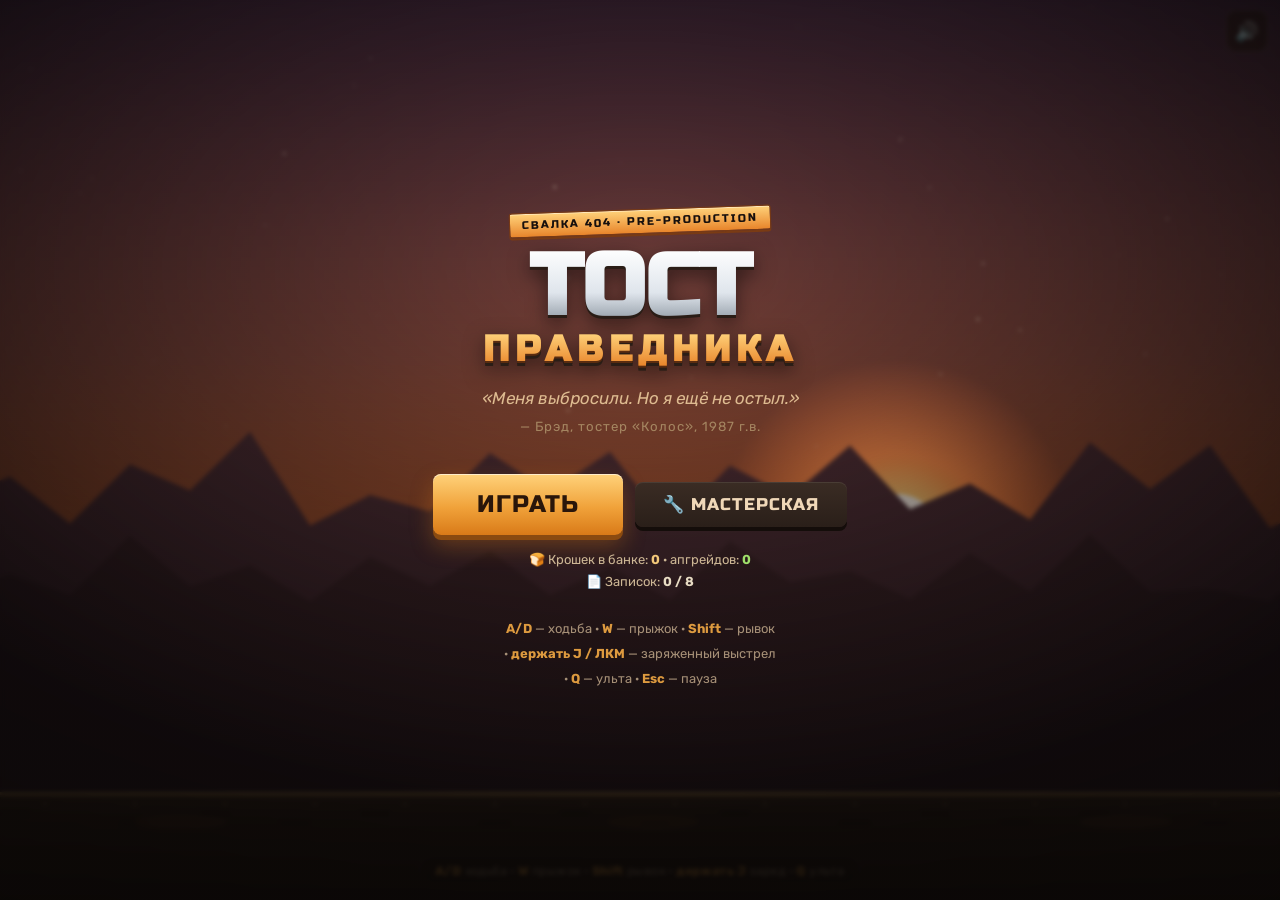
==== commit cbc8accc: "Refactor: split monolithic index2.html into css/ and js/ modules Extract the single inline <script> " ====
--- a/index2.html
+++ b/index2.html
@@ -7,164 +7,7 @@
 <link rel="preconnect" href="https://fonts.googleapis.com">
 <link rel="preconnect" href="https://fonts.gstatic.com" crossorigin>
 <link href="https://fonts.googleapis.com/css2?family=Russo+One&family=Rubik:wght@400;500;700;900&display=swap" rel="stylesheet">
-<style>
-  :root{
-    --rust:#e8852b; --amber:#ffb347; --ember:#ff6a00; --crust:#b5722a;
-    --chrome:#d9dde3; --steel:#8c949e; --dark:#160f0d; --panel:#241a15;
-    --danger:#ff3b30; --crumb:#f2c879; --ink:#f6ead3;
-    --display:'Russo One','Arial Black',system-ui,sans-serif;
-    --body:'Rubik',system-ui,'Segoe UI',sans-serif;
-  }
-  *{margin:0;padding:0;box-sizing:border-box;-webkit-tap-highlight-color:transparent;}
-  html,body{height:100%;width:100%;overflow:hidden;background:#0a0706;}
-  body{
-    font-family:var(--body);color:var(--ink);
-    touch-action:none;-webkit-user-select:none;user-select:none;
-    position:fixed;inset:0;
-  }
-  #game{display:block;position:absolute;inset:0;width:100%;height:100%;background:#1a0f1f;touch-action:none;}
-
-  /* ---------- Overlays (menus) ---------- */
-  .overlay{
-    position:absolute;inset:0;display:flex;flex-direction:column;
-    align-items:center;justify-content:center;text-align:center;
-    padding:24px;z-index:30;
-    background:radial-gradient(120% 100% at 50% 30%, rgba(232,133,43,.12), rgba(10,7,6,.86) 60%, rgba(10,7,6,.96));
-    backdrop-filter:blur(2px);
-  }
-  .overlay.hidden{display:none;}
-  .badge{
-    font-family:var(--display);letter-spacing:2px;font-size:11px;
-    color:var(--dark);background:linear-gradient(180deg,#ffd27a,#e8852b);
-    padding:5px 12px;border-radius:3px;border:1px solid #7a3b14;
-    box-shadow:0 2px 0 #7a3b14, inset 0 1px 0 rgba(255,255,255,.5);
-    transform:rotate(-2deg);text-transform:uppercase;
-  }
-  .title{
-    font-family:var(--display);line-height:.92;margin:14px 0 4px;
-    font-size:clamp(40px,12vw,86px);
-    background:linear-gradient(180deg,#fff 0%,#dfe5ec 38%,#9aa4ad 60%,#f0f3f7 62%,#7e8790 100%);
-    -webkit-background-clip:text;background-clip:text;color:transparent;
-    filter:drop-shadow(0 3px 0 #2a1d16) drop-shadow(0 6px 10px rgba(0,0,0,.5));
-    text-transform:uppercase;
-  }
-  .title .accent{
-    display:block;font-size:.42em;letter-spacing:6px;margin-top:6px;
-    background:linear-gradient(180deg,#ffd27a,#e8852b);-webkit-background-clip:text;background-clip:text;color:transparent;
-    filter:drop-shadow(0 2px 0 #5a2c10);
-  }
-  .quote{
-    font-style:italic;color:#e8c79a;max-width:30ch;margin:16px auto 4px;
-    font-size:clamp(13px,3.6vw,17px);line-height:1.45;opacity:.92;
-  }
-  .quote .by{display:block;font-style:normal;font-size:.78em;color:#a98c66;margin-top:6px;letter-spacing:1px;}
-  .btn{
-    font-family:var(--display);font-size:clamp(18px,5vw,24px);letter-spacing:1px;
-    color:#2a160a;cursor:pointer;border:none;margin-top:26px;
-    padding:16px 44px;border-radius:8px;text-transform:uppercase;
-    background:linear-gradient(180deg,#ffd27a,#f0a23a 55%,#d97a18);
-    box-shadow:0 5px 0 #8a4a10, 0 10px 22px rgba(217,122,24,.35), inset 0 1px 0 rgba(255,255,255,.6);
-    transition:transform .07s, box-shadow .07s;
-  }
-  .btn:active{transform:translateY(4px);box-shadow:0 1px 0 #8a4a10, inset 0 1px 0 rgba(255,255,255,.5);}
-  .btn.secondary{
-    background:linear-gradient(180deg,#3a2c24,#2a1f19);color:#f0d8b8;
-    box-shadow:0 4px 0 #140d0a, inset 0 1px 0 rgba(255,255,255,.08);font-size:clamp(14px,4vw,17px);
-    padding:12px 28px;
-  }
-  .btn.secondary:active{transform:translateY(3px);box-shadow:0 1px 0 #140d0a;}
-  .controls-hint{
-    margin-top:24px;font-size:13px;color:#bfa789;line-height:1.9;max-width:34ch;opacity:.85;
-  }
-  .controls-hint b{color:var(--amber);font-weight:700;}
-  .row{display:flex;gap:12px;flex-wrap:wrap;justify-content:center;align-items:center;}
-
-  /* game over stats */
-  .stats{display:flex;gap:18px;margin:18px 0 2px;flex-wrap:wrap;justify-content:center;}
-  .stat{background:rgba(36,26,21,.7);border:1px solid #4a3528;border-radius:10px;padding:12px 18px;min-width:84px;}
-  .stat .v{font-family:var(--display);font-size:clamp(22px,7vw,34px);color:var(--amber);}
-  .stat .l{font-size:11px;letter-spacing:1.5px;color:#bfa789;text-transform:uppercase;margin-top:2px;}
-  .over-title{
-    font-family:var(--display);font-size:clamp(30px,9vw,56px);text-transform:uppercase;
-    color:#e8e8ec;filter:drop-shadow(0 3px 0 #2a1d16);letter-spacing:1px;
-  }
-
-  /* ---------- HUD top-right buttons ---------- */
-  #topbar{position:absolute;top:0;right:0;z-index:20;display:flex;gap:8px;padding:max(10px,env(safe-area-inset-top)) 12px 0 0;}
-  .iconbtn{
-    width:42px;height:42px;border-radius:10px;border:1px solid rgba(255,255,255,.12);
-    background:rgba(20,14,11,.55);color:#f0d8b8;font-size:19px;cursor:pointer;
-    display:flex;align-items:center;justify-content:center;backdrop-filter:blur(3px);
-  }
-  .iconbtn:active{background:rgba(20,14,11,.8);}
-
-  /* ---------- Touch controls ---------- */
-  #touch{position:absolute;inset:0;z-index:15;pointer-events:none;display:none;}
-  body.touch #touch{display:block;}
-  .pad{
-    position:absolute;bottom:max(22px,env(safe-area-inset-bottom));pointer-events:auto;
-    display:flex;gap:14px;
-  }
-  #pad-left{left:max(18px,env(safe-area-inset-left));}
-  #pad-right{right:max(18px,env(safe-area-inset-right));flex-direction:row-reverse;flex-wrap:wrap-reverse;width:200px;justify-content:flex-start;gap:12px;}
-  .tbtn{
-    -webkit-user-select:none;user-select:none;touch-action:none;
-    display:flex;align-items:center;justify-content:center;flex-direction:column;
-    border-radius:50%;border:2px solid rgba(255,255,255,.16);
-    background:radial-gradient(circle at 35% 30%, rgba(255,255,255,.16), rgba(20,14,11,.5));
-    color:#f3e6d0;font-family:var(--display);transition:transform .06s, background .06s, border-color .06s;
-    box-shadow:0 4px 14px rgba(0,0,0,.35), inset 0 1px 0 rgba(255,255,255,.12);
-  }
-  .tbtn .sub{font-family:var(--body);font-size:9px;letter-spacing:.5px;opacity:.7;margin-top:1px;font-weight:700;}
-  .tbtn:active,.tbtn.pressed{transform:scale(.92);background:radial-gradient(circle at 35% 30%, rgba(255,210,122,.55), rgba(176,90,20,.65));border-color:rgba(255,210,122,.8);}
-  .tbtn.move{width:62px;height:62px;font-size:24px;}
-  .tbtn.act{width:62px;height:62px;font-size:13px;}
-  .tbtn.big{width:78px;height:78px;font-size:14px;}
-  .tbtn.ult{border-color:rgba(255,90,40,.3);}
-  .tbtn.ult.ready{border-color:#ffd23f;box-shadow:0 0 18px rgba(255,150,30,.7), inset 0 1px 0 rgba(255,255,255,.2);animation:ultpulse 1.1s ease-in-out infinite;}
-  .tbtn.ult.notready{opacity:.45;}
-  @keyframes ultpulse{0%,100%{transform:scale(1);}50%{transform:scale(1.06);}}
-  .charge-ring{position:absolute;inset:-5px;border-radius:50%;border:3px solid transparent;pointer-events:none;}
-
-  /* desktop hint chip */
-  #kbchip{position:absolute;left:50%;bottom:14px;transform:translateX(-50%);z-index:15;
-    font-size:12px;color:#cdb795;background:rgba(20,14,11,.5);padding:7px 14px;border-radius:20px;
-    border:1px solid rgba(255,255,255,.08);display:none;letter-spacing:.4px;backdrop-filter:blur(3px);}
-  body.desktop #kbchip{display:block;}
-  body.desktop #kbchip.faded{opacity:0;transition:opacity 1s;pointer-events:none;}
-  #kbchip b{color:var(--amber);}
-
-  .loading{position:absolute;inset:0;display:flex;align-items:center;justify-content:center;background:#0a0706;color:#e8852b;font-family:var(--display);z-index:50;font-size:20px;letter-spacing:2px;}
-
-  /* ---------- Магазин Блендера ---------- */
-  #screen-shop{justify-content:flex-start;padding:0;overflow:hidden;background:radial-gradient(120% 90% at 50% 18%, rgba(90,166,224,.10), rgba(10,7,6,.92) 60%, rgba(10,7,6,.98));}
-  .shop-wrap{width:100%;max-width:880px;margin:0 auto;display:flex;flex-direction:column;height:100%;padding:max(14px,env(safe-area-inset-top)) 14px 14px;}
-  .shop-head{display:flex;align-items:center;gap:12px;flex-wrap:wrap;justify-content:center;text-align:center;margin-bottom:4px;}
-  .shop-blender{font-size:34px;filter:drop-shadow(0 2px 4px rgba(0,0,0,.5));}
-  .shop-title{font-family:var(--display);font-size:clamp(20px,5.5vw,30px);color:#dfe9ef;letter-spacing:1px;line-height:1;}
-  .shop-quote{font-style:italic;color:#bcd; font-size:clamp(11px,3vw,13px);max-width:42ch;margin:2px auto 0;opacity:.9;}
-  .shop-bank{display:inline-flex;align-items:center;gap:7px;background:rgba(36,26,21,.8);border:1px solid #6a532f;border-radius:20px;padding:7px 15px;margin:8px auto 6px;font-family:var(--display);font-size:18px;color:#f2c879;}
-  .shop-bank .ic{width:14px;height:14px;border-radius:3px;background:#f2c879;display:inline-block;}
-  .shop-cols{display:grid;grid-template-columns:repeat(3,1fr);gap:10px;flex:1;min-height:0;overflow-y:auto;padding:4px 2px 2px;-webkit-overflow-scrolling:touch;}
-  .branch{display:flex;flex-direction:column;gap:8px;}
-  .branch-h{position:sticky;top:0;z-index:1;font-family:var(--display);font-size:13px;letter-spacing:.5px;text-align:center;padding:7px 4px;border-radius:8px;background:rgba(20,14,11,.92);border:1px solid rgba(255,255,255,.08);}
-  .node{position:relative;border-radius:10px;border:1px solid rgba(255,255,255,.1);background:rgba(28,20,15,.85);padding:9px 9px 9px;cursor:pointer;transition:transform .07s, border-color .1s, background .1s;}
-  .node:active{transform:scale(.97);}
-  .node .nm{font-family:var(--display);font-size:12.5px;line-height:1.1;color:#f3e6d0;}
-  .node .ds{font-size:10.5px;color:#bfa789;margin-top:3px;line-height:1.25;}
-  .node .ct{display:flex;align-items:center;gap:5px;margin-top:6px;font-family:var(--display);font-size:13px;}
-  .node .ct .ic{width:11px;height:11px;border-radius:2px;background:#f2c879;display:inline-block;}
-  .node.buy{border-color:rgba(255,210,122,.5);}
-  .node.buy:hover{background:rgba(40,30,20,.95);}
-  .node.lock{opacity:.5;cursor:not-allowed;}
-  .node.poor{opacity:.82;cursor:not-allowed;}
-  .node.poor .ct{color:#ff7a6a;}
-  .node.owned{border-color:rgba(120,220,120,.6);background:rgba(26,40,26,.7);cursor:default;}
-  .node.owned .ct{color:#9fe06a;}
-  .node .tick{position:absolute;top:7px;right:8px;color:#9fe06a;font-size:14px;}
-  .shop-foot{display:flex;gap:10px;justify-content:center;align-items:center;padding-top:10px;flex-wrap:wrap;}
-  .shop-hint{font-size:11px;color:#8fa0b0;text-align:center;width:100%;margin-bottom:2px;}
-</style>
+  <link rel="stylesheet" href="css/style.css">
 </head>
 <body>
 <canvas id="game"></canvas>
@@ -260,2324 +103,19 @@
 
 <div class="loading" id="loading">РАЗОГРЕВ…</div>
 
-<script>
-"use strict";
-/* =====================================================================
-   ТОСТ ПРАВЕДНИКА — Итерация 1 (ядро ощущения)
-   Однофайловая canvas-игра. Без внешних ассетов. Координаты — в CSS-px.
-   Архитектура разбита на системы, чтобы легко расширять в след. итерациях.
-   ===================================================================== */
-
-// ------------------------------ Утилиты ------------------------------
-const clamp=(v,a,b)=>v<a?a:v>b?b:v;
-const lerp=(a,b,t)=>a+(b-a)*t;
-const rand=(a,b)=>a+Math.random()*(b-a);
-const randi=(a,b)=>Math.floor(rand(a,b+1));
-const pick=arr=>arr[(Math.random()*arr.length)|0];
-const dist2=(ax,ay,bx,by)=>{const dx=ax-bx,dy=ay-by;return dx*dx+dy*dy;};
-const sign=v=>v<0?-1:1;
-const TAU=Math.PI*2;
-
-// ------------------------------ Холст --------------------------------
-const canvas=document.getElementById('game');
-const ctx=canvas.getContext('2d');
-let VW=0, VH=0, DPR=1;
-function resize(){
-  DPR=Math.min(window.devicePixelRatio||1, 2);
-  VW=window.innerWidth; VH=window.innerHeight;
-  canvas.width=Math.round(VW*DPR); canvas.height=Math.round(VH*DPR);
-  canvas.style.width=VW+'px'; canvas.style.height=VH+'px';
-  ctx.setTransform(DPR,0,0,DPR,0,0);
-}
-window.addEventListener('resize',resize);
-window.addEventListener('orientationchange',()=>setTimeout(resize,150));
-resize();
-
-// ------------------------------ Звук (синтез) ------------------------
-const Audio_={
-  ctx:null, master:null, muted:false,
-  init(){
-    if(this.ctx) return;
-    try{
-      this.ctx=new (window.AudioContext||window.webkitAudioContext)();
-      this.master=this.ctx.createGain();
-      this.master.gain.value=0.5; this.master.connect(this.ctx.destination);
-    }catch(e){ this.ctx=null; }
-  },
-  resume(){ if(this.ctx && this.ctx.state==='suspended') this.ctx.resume(); },
-  tone(freq,dur,type='sine',vol=0.3,slideTo=null,delay=0){
-    if(!this.ctx||this.muted) return;
-    const t=this.ctx.currentTime+delay;
-    const o=this.ctx.createOscillator(), g=this.ctx.createGain();
-    o.type=type; o.frequency.setValueAtTime(freq,t);
-    if(slideTo) o.frequency.exponentialRampToValueAtTime(Math.max(20,slideTo),t+dur);
-    g.gain.setValueAtTime(0.0001,t);
-    g.gain.exponentialRampToValueAtTime(vol,t+0.008);
-    g.gain.exponentialRampToValueAtTime(0.0001,t+dur);
-    o.connect(g); g.connect(this.master); o.start(t); o.stop(t+dur+0.02);
-  },
-  noise(dur,vol=0.3,filterFreq=1200,delay=0){
-    if(!this.ctx||this.muted) return;
-    const t=this.ctx.currentTime+delay;
-    const n=Math.floor(this.ctx.sampleRate*dur);
-    const buf=this.ctx.createBuffer(1,n,this.ctx.sampleRate);
-    const d=buf.getChannelData(0);
-    for(let i=0;i<n;i++) d[i]=(Math.random()*2-1)*(1-i/n);
-    const src=this.ctx.createBufferSource(); src.buffer=buf;
-    const f=this.ctx.createBiquadFilter(); f.type='lowpass'; f.frequency.value=filterFreq;
-    const g=this.ctx.createGain(); g.gain.value=vol;
-    src.connect(f); f.connect(g); g.connect(this.master); src.start(t);
-  },
-  // конкретные эффекты
-  shoot(){ this.tone(rand(620,720),0.09,'square',0.10,260); },
-  charge(level){ /* поднимающийся гул отдельным узлом — упрощаем разовым тоном */ },
-  release(power){ this.tone(180,0.28,'sawtooth',0.28,60); this.noise(0.25,0.22,2200); },
-  hit(){ this.tone(rand(900,1100),0.05,'triangle',0.10,400); this.noise(0.04,0.08,3000); },
-  metal(){ this.tone(rand(1200,1700),0.07,'square',0.12,500); this.noise(0.05,0.12,4000); },
-  explode(){ this.noise(0.45,0.4,900); this.tone(90,0.4,'sawtooth',0.28,40); },
-  jump(){ this.tone(280,0.14,'square',0.12,520); },
-  dash(){ this.noise(0.18,0.18,3000); this.tone(420,0.12,'sawtooth',0.12,180); },
-  pickup(){ this.tone(880,0.06,'sine',0.10,1320); },
-  hurt(){ this.tone(220,0.18,'sawtooth',0.3,70); this.noise(0.12,0.18,1400); },
-  ult(){ this.tone(120,0.6,'sawtooth',0.32,520); this.noise(0.6,0.3,2400); },
-  wave(){ this.tone(440,0.12,'square',0.16,660); this.tone(660,0.12,'square',0.14,880,0.08); },
-  beam(){ this.tone(150,0.5,'sawtooth',0.16,150); },
-};
-
-// ------------------------------ Музыка (синтез-секвенсор) ------------
-const Music={
-  playing:false, mode:'zone', step:0, nextT:0, timer:null, bpm:84, bus:null, ducked:false,
-  // ноты (Гц)
-  zoneBass:[55.00, 43.65, 65.41, 49.00],          // Am - F - C - G (низкий гул)
-  zonePad :[220.00, 174.61, 261.63, 196.00],
-  bossRoot:[55.00, 55.00, 43.65, 49.00],
-  bossLead:[659.25, 0, 698.46, 0, 783.99, 0, 415.30, 0, 659.25, 0, 587.33, 0, 698.46, 0, 415.30, 0], // A гарм. минор, напряжённо
-  _ensureBus(){ if(!this.bus && Audio_.ctx){ this.bus=Audio_.ctx.createGain(); this.bus.gain.value=0.0001; this.bus.connect(Audio_.master); } },
-  _target(){ if(Audio_.muted) return 0.0001; const base=this.mode==='boss'?0.5:0.34; return this.ducked? base*0.25 : base; },
-  _ramp(){ if(this.bus&&Audio_.ctx) this.bus.gain.setTargetAtTime(this._target(), Audio_.ctx.currentTime, 0.4); },
-  start(mode='zone'){
-    Audio_.init(); if(!Audio_.ctx) return; this._ensureBus();
-    this.mode=mode; this.bpm = mode==='boss'?140:84;
-    if(!this.playing){ this.playing=true; this.step=0; this.nextT=Audio_.ctx.currentTime+0.08;
-      this.timer=setInterval(()=>this._sched(),25); }
-    this._ramp();
-  },
-  setMode(mode){ if(!this.playing) return this.start(mode); this.mode=mode; this.bpm=mode==='boss'?140:84; this._ramp(); },
-  duck(v){ this.ducked=v; this._ramp(); },
-  stop(){ this.playing=false; if(this.timer) clearInterval(this.timer); this.timer=null;
-    if(this.bus&&Audio_.ctx) this.bus.gain.setTargetAtTime(0.0001, Audio_.ctx.currentTime, 0.25); },
-  _v(time,freq,dur,type,vol,slideTo,filt){
-    if(!Audio_.ctx||!freq) return;
-    const c=Audio_.ctx, o=c.createOscillator(), g=c.createGain();
-    o.type=type; o.frequency.setValueAtTime(freq,time);
-    if(slideTo) o.frequency.exponentialRampToValueAtTime(Math.max(20,slideTo),time+dur);
-    let node=o;
-    if(filt){ const f=c.createBiquadFilter(); f.type='lowpass'; f.frequency.value=filt; o.connect(f); node=f; }
-    g.gain.setValueAtTime(0.0001,time);
-    g.gain.exponentialRampToValueAtTime(vol,time+0.01);
-    g.gain.exponentialRampToValueAtTime(0.0001,time+dur);
-    node.connect(g); g.connect(this.bus); o.start(time); o.stop(time+dur+0.02);
-  },
-  _perc(time,vol,freq,dur){ if(!Audio_.ctx) return; const c=Audio_.ctx;
-    const n=Math.floor(c.sampleRate*dur), b=c.createBuffer(1,n,c.sampleRate), d=b.getChannelData(0);
-    for(let i=0;i<n;i++) d[i]=(Math.random()*2-1)*(1-i/n);
-    const s=c.createBufferSource(); s.buffer=b; const f=c.createBiquadFilter(); f.type='highpass'; f.frequency.value=freq;
-    const g=c.createGain(); g.gain.value=vol; s.connect(f); f.connect(g); g.connect(this.bus); s.start(time);
-  },
-  _sched(){
-    if(!Audio_.ctx){ return; }
-    const eighth=(60/this.bpm)/2;
-    while(this.nextT < Audio_.ctx.currentTime+0.12){ this._step(this.step, this.nextT); this.nextT+=eighth; this.step=(this.step+1)%16; }
-    this._ramp();
-  },
-  _step(i,t){
-    if(Audio_.muted) return;
-    const bar=(i/4|0)%4;
-    if(this.mode==='boss'){
-      // бочка
-      if(i%4===0){ this._v(t,130,0.18,'sine',0.5,46); this._perc(t,0.12,120,0.05); }
-      // пульсирующий бас (восьмыми)
-      const root=this.bossRoot[bar];
-      this._v(t, root, i%4===0?0.22:0.13, 'sawtooth', i%4===0?0.20:0.12, null, 700);
-      // снейр
-      if(i===4||i===12) this._perc(t,0.18,1800,0.12);
-      // минорный стэб на офф-битах
-      if(i===2||i===6||i===10||i===14){ const r=root*2; this._v(t,r,0.14,'square',0.06); this._v(t,r*1.19,0.14,'square',0.05); this._v(t,r*1.5,0.14,'square',0.05); }
-      // лид-мотив
-      if(this.bossLead[i]) this._v(t, this.bossLead[i], 0.16, 'triangle', 0.07, null, 2600);
-    } else {
-      // спокойная атмосфера свалки
-      if(i%4===0){ this._v(t, this.zoneBass[bar], 1.1, 'sawtooth', 0.16, null, 380); }
-      if(i===2||i===10){ this._v(t, this.zonePad[bar], 0.9, 'triangle', 0.07, null, 1400); }
-      if((i===6||i===14) && Math.random()<0.7){ this._v(t, this.zonePad[(bar+2)%4]*2, 0.7, 'sine', 0.05); }
-      if(i===8 && Math.random()<0.4){ this._v(t, 880, 0.5, 'sine', 0.03); }
-    }
-  }
-};
-
-// ------------------------------ Ввод ---------------------------------
-const Input={
-  left:false,right:false,
-  jumpEdge:false, dashEdge:false, ultEdge:false,
-  charging:false, chargeReleaseEdge:false,
-  _consume(){ this.jumpEdge=false; this.dashEdge=false; this.ultEdge=false; this.chargeReleaseEdge=false; },
-  setCharging(v){
-    if(this.charging && !v) this.chargeReleaseEdge=true;
-    this.charging=v;
-  }
-};
-// клавиатура
-const keyMap={
-  ArrowLeft:'left', KeyA:'left', ArrowRight:'right', KeyD:'right',
-};
-window.addEventListener('keydown',e=>{
-  if(e.repeat) return;
-  if(keyMap[e.code]){ Input[keyMap[e.code]]=true; e.preventDefault(); }
-  if(['Space','KeyW','ArrowUp'].includes(e.code)){ Input.jumpEdge=true; e.preventDefault(); }
-  if(['ShiftLeft','ShiftRight'].includes(e.code)){ Input.dashEdge=true; e.preventDefault(); }
-  if(['KeyQ','KeyE'].includes(e.code)){ Input.ultEdge=true; e.preventDefault(); }
-  if(['KeyJ','Enter'].includes(e.code)){ Input.setCharging(true); e.preventDefault(); }
-  if(e.code==='Escape'){ togglePause(); }
-});
-window.addEventListener('keyup',e=>{
-  if(keyMap[e.code]) Input[keyMap[e.code]]=false;
-  if(['KeyJ','Enter'].includes(e.code)) Input.setCharging(false);
-});
-// мышь = заряд (десктоп)
-canvas.addEventListener('contextmenu',e=>e.preventDefault());
-canvas.addEventListener('mousedown',e=>{ if(!isTouch && e.button===0 && game.state==='playing') Input.setCharging(true); });
-window.addEventListener('mouseup',e=>{ if(e.button===0) Input.setCharging(false); });
-
-// сенсорные кнопки
-function bindTouch(el,act){
-  const down=e=>{ e.preventDefault(); el.classList.add('pressed');
-    if(act==='left') Input.left=true;
-    else if(act==='right') Input.right=true;
-    else if(act==='jump') Input.jumpEdge=true;
-    else if(act==='dash') Input.dashEdge=true;
-    else if(act==='ult') Input.ultEdge=true;
-    else if(act==='charge') Input.setCharging(true);
-    if(el.setPointerCapture && e.pointerId!=null){ try{el.setPointerCapture(e.pointerId);}catch(_){} }
-  };
-  const up=e=>{ el.classList.remove('pressed');
-    if(act==='left') Input.left=false;
-    else if(act==='right') Input.right=false;
-    else if(act==='charge') Input.setCharging(false);
-  };
-  el.addEventListener('pointerdown',down);
-  el.addEventListener('pointerup',up);
-  el.addEventListener('pointercancel',up);
-  el.addEventListener('pointerleave',up);
-}
-document.querySelectorAll('.tbtn').forEach(el=>bindTouch(el,el.dataset.act));
-
-// определяем тип устройства
-const isTouch = ('ontouchstart' in window) || (navigator.maxTouchPoints>0) || window.matchMedia('(pointer:coarse)').matches;
-document.body.classList.add(isTouch?'touch':'desktop');
-document.getElementById('start-hint').innerHTML = isTouch
-  ? 'Двигайся <b>◀ ▶</b>, прыгай и уворачивайся <b>рывком</b>. Тосты летят сами. Держи <b>ЖАР</b> для мощного выстрела. Накопи <b>ульту</b>.'
-  : '<b>A/D</b> — ходьба · <b>W</b> — прыжок · <b>Shift</b> — рывок · <b>держать J / ЛКМ</b> — заряженный выстрел · <b>Q</b> — ульта · <b>Esc</b> — пауза';
-
-// ------------------------------ Камера -------------------------------
-const Cam={x:0,y:0, shake:0, shakeT:0,
-  addShake(a){ this.shake=Math.max(this.shake,a); },
-  update(dt,target){
-    // целимся чуть впереди по направлению взгляда
-    const look = target.facing*120;
-    const tx = clamp(target.x+look - VW/2, 0, Math.max(0,WORLD.w-VW));
-    const ty = clamp(target.y - VH*0.62, WORLD.groundY-VH+40, 0);
-    this.x = lerp(this.x, tx, 1-Math.pow(0.001,dt));
-    this.y = lerp(this.y, isFinite(ty)?ty:0, 1-Math.pow(0.002,dt));
-    this.shake = Math.max(0, this.shake - dt*this.shake*6 - dt*8);
-    this.shakeT += dt*60;
-  },
-  ox(){ return this.shake>0.1? Math.sin(this.shakeT*1.7)*this.shake : 0; },
-  oy(){ return this.shake>0.1? Math.cos(this.shakeT*2.3)*this.shake : 0; },
-};
-
-// ------------------------------ Зоны ---------------------------------
-const ZONES=[
-  { id:'dump', name:'СВАЛКА 404', sub:'Кладбище техники', kind:'dump',
-    waves:3, climax:'fridge',
-    sky:[[0,'#2b1a3a'],[0.4,'#6e3b3a'],[0.72,'#c25a26'],[0.92,'#e8852b'],[1,'#f0a23a']],
-    orb:{x:0.7,col:'rgba(255,220,150,.9)',core:'rgba(255,220,160,.95)',mid:'rgba(255,160,60,.5)',edge:'rgba(255,120,40,0)',r:46},
-    hills:[[0.3,0.62,'#3a2336',120,0],[0.5,0.70,'#2c1a2a',90,1]],
-    ground:[[0,'#4a3526'],[0.3,'#2e2117'],[1,'#160f0a']], edge:'#caa15f', edge2:'rgba(255,180,90,.25)',
-    puddle:'rgba(255,150,70,.12)' },
-  { id:'city', name:'ГОРОД', sub:'Выход на поверхность', kind:'city',
-    waves:3, climax:'roomba',
-    sky:[[0,'#06061a'],[0.45,'#14152e'],[0.8,'#27224a'],[1,'#3a2f5e']],
-    orb:{x:0.78,col:'rgba(190,200,255,.45)',core:'rgba(228,232,255,.95)',mid:'rgba(150,170,230,.3)',edge:'rgba(120,140,220,0)',r:32},
-    ground:[[0,'#1b1c28'],[0.3,'#141420'],[1,'#0a0a12']], edge:'#5a6ac0', edge2:'rgba(120,150,255,.25)',
-    puddle:'rgba(120,150,255,.14)' },
-];
-function curZone(){ return ZONES[clamp(game.zone||0,0,ZONES.length-1)]; }
-
-// ------------------------------ Мир ----------------------------------
-const WORLD={ w:2600, groundY:0, platforms:[] };
-function buildWorld(){
-  WORLD.groundY = VH - Math.max(70, VH*0.12);
-  WORLD.w = Math.max(2200, VW*2.2);
-  const g=WORLD.groundY;
-  WORLD.platforms=[
-    {x:0,y:g,w:WORLD.w,h:VH-g+60,ground:true},                  // земля
-    {x:WORLD.w*0.18,y:g-150,w:200,h:22},
-    {x:WORLD.w*0.40,y:g-240,w:170,h:22},
-    {x:WORLD.w*0.62,y:g-150,w:210,h:22},
-    {x:WORLD.w*0.80,y:g-260,w:160,h:22},
-  ];
-}
-
-// ------------------------------ Частицы ------------------------------
-const particles=[];
-function spawnParticle(o){
-  if(particles.length>520) particles.shift();
-  particles.push(Object.assign({
-    x:0,y:0,vx:0,vy:0,life:0.5,max:0.5,size:3,color:'#fff',
-    grav:0,fade:true,add:true,shrink:true,spin:0,rot:0,kind:'dot'
-  },o));
-}
-function burst(x,y,n,opt={}){
-  for(let i=0;i<n;i++){
-    const a=rand(0,TAU), s=rand(opt.smin||40,opt.smax||260);
-    spawnParticle(Object.assign({
-      x,y,vx:Math.cos(a)*s,vy:Math.sin(a)*s - (opt.up||0),
-      life:rand(opt.lmin||0.25,opt.lmax||0.7), max:0.7,
-      size:rand(opt.szmin||2,opt.szmax||5),
-      color:opt.colors?pick(opt.colors):'#ffd27a',
-      grav:opt.grav||0, add:opt.add!==false
-    },opt.extra||{}));
-  }
-}
-function updateParticles(dt){
-  for(let i=particles.length-1;i>=0;i--){
-    const p=particles[i]; p.life-=dt;
-    if(p.life<=0){ particles.splice(i,1); continue; }
-    p.vy+=p.grav*dt; p.x+=p.vx*dt; p.y+=p.vy*dt; p.rot+=p.spin*dt;
-  }
-}
-function drawParticles(){
-  ctx.save();
-  for(const p of particles){
-    const t=p.life/p.max, a=p.fade?clamp(t,0,1):1;
-    ctx.globalAlpha=a;
-    if(p.add) ctx.globalCompositeOperation='lighter';
-    else ctx.globalCompositeOperation='source-over';
-    const sz=p.shrink? p.size*clamp(t,0.2,1):p.size;
-    ctx.fillStyle=p.color;
-    if(p.kind==='spark'){
-      ctx.save(); ctx.translate(p.x,p.y); ctx.rotate(Math.atan2(p.vy,p.vx));
-      ctx.fillRect(0,-sz*0.3, sz*2.4, sz*0.6); ctx.restore();
-    }else{
-      ctx.beginPath(); ctx.arc(p.x,p.y,sz,0,TAU); ctx.fill();
-    }
-  }
-  ctx.restore(); ctx.globalCompositeOperation='source-over'; ctx.globalAlpha=1;
-}
-
-// ------------------------------ Всплыв. текст ------------------------
-const floaters=[];
-function floatText(x,y,text,opt={}){
-  floaters.push({x,y,text,life:opt.life||0.9,max:opt.life||0.9,
-    color:opt.color||'#ffd27a',size:opt.size||18,vy:opt.vy||-46,vx:opt.vx||0,
-    font:opt.font||'body',weight:opt.weight||900});
-}
-function updateFloaters(dt){
-  for(let i=floaters.length-1;i>=0;i--){
-    const f=floaters[i]; f.life-=dt; f.y+=f.vy*dt; f.x+=f.vx*dt; f.vy*=(1-dt*1.5);
-    if(f.life<=0) floaters.splice(i,1);
-  }
-}
-function drawFloaters(){
-  ctx.save(); ctx.textAlign='center'; ctx.textBaseline='middle';
-  for(const f of floaters){
-    const t=clamp(f.life/f.max,0,1);
-    ctx.globalAlpha=t<0.3? t/0.3 : 1;
-    const fam=f.font==='display'?"'Russo One',sans-serif":"'Rubik',sans-serif";
-    ctx.font=`${f.weight} ${f.size}px ${fam}`;
-    ctx.lineWidth=4; ctx.strokeStyle='rgba(0,0,0,.55)';
-    ctx.strokeText(f.text,f.x,f.y); ctx.fillStyle=f.color; ctx.fillText(f.text,f.x,f.y);
-  }
-  ctx.restore(); ctx.globalAlpha=1;
-}
-
-// ------------------------------ Баннер фаз босса ---------------------
-const banner={text:'',sub:'',t:0,max:0};
-function bossBanner(text,sub){ banner.text=text; banner.sub=sub||''; banner.t=banner.max=2.4; }
-function updateBanner(dt){ if(banner.t>0) banner.t-=dt; }
-function drawBanner(){
-  if(banner.t<=0) return;
-  const p=banner.t/banner.max;
-  const a = p>0.8 ? (1-(p-0.8)/0.2) : p<0.25 ? p/0.25 : 1; // плавные въезд/выезд
-  ctx.save();
-  ctx.textAlign='center'; ctx.textBaseline='middle';
-  const cx=VW/2, cy=VH*0.26;
-  ctx.globalAlpha=a*0.5;
-  ctx.fillStyle='#000'; roundRect(cx-Math.min(VW*0.46,300), cy-30, Math.min(VW*0.92,600), 60, 10); ctx.fill();
-  ctx.globalAlpha=a;
-  ctx.font=`900 ${Math.min(34,VW*0.07)}px 'Russo One',sans-serif`;
-  ctx.lineWidth=5; ctx.strokeStyle='rgba(0,0,0,.6)';
-  ctx.strokeText(banner.text,cx,cy-7); 
-  const grd=ctx.createLinearGradient(0,cy-22,0,cy+8);
-  grd.addColorStop(0,'#dff4ff'); grd.addColorStop(1,'#7fb8e0');
-  ctx.fillStyle=grd; ctx.fillText(banner.text,cx,cy-7);
-  if(banner.sub){ ctx.font="700 14px 'Rubik',sans-serif"; ctx.fillStyle='#e8c79a';
-    ctx.fillText(banner.sub,cx,cy+16); }
-  ctx.restore(); ctx.globalAlpha=1; ctx.textAlign='left'; ctx.textBaseline='alphabetic';
-}
-
-// ------------------------------ Снаряды-тосты ------------------------
-const toasts=[];
-const PROJ_G=1500;
-function fireToast(x,y,target,opt={}){
-  let vx,vy;
-  const facing=opt.facing||1;
-  if(target){
-    const dx=target.x-x, dy=(target.y-target.h*0.4)-y;
-    const T=clamp(Math.abs(dx)/520, 0.26, 0.8);
-    vx=dx/T; vy=dy/T - 0.5*PROJ_G*T;
-  }else{
-    vx=facing*520*(opt.speedMul||1); vy=-260;
-  }
-  if(opt.angle!=null){ const sp=opt.speed||620; vx=Math.cos(opt.angle)*sp; vy=Math.sin(opt.angle)*sp; }
-  toasts.push({x,y,vx,vy,size:opt.size||10,dmg:opt.dmg||10,
-    charged:!!opt.charged,aoe:opt.aoe||0,life:opt.life||2.2,rot:rand(0,TAU),
-    spin:rand(-10,10)*sign(vx),hit:false,trail:0});
-}
-function explodeToast(t){
-  const r = t.charged? (38+t.aoe) : 0;
-  if(r>0){
-    burst(t.x,t.y,26,{colors:['#ff6a00','#ffd23f','#ff2a00','#ffae42'],smax:340,grav:300,szmax:7,lmax:0.6});
-    Audio_.explode(); Cam.addShake(10);
-    for(const e of enemies){
-      if(!e.dead && dist2(e.x,e.y-e.h*0.4,t.x,t.y) < (r+e.w*0.5)**2){
-        damageEnemy(e, t.dmg, t.x, t.y, true);
-        e.burn=Math.max(e.burn,2.5);
-      }
-    }
-    // всплеск по боссу
-    if(boss.active && boss.state!=='intro' && boss.state!=='dying' && dist2(boss.x,boss.cy,t.x,t.y) < (r+boss.w*0.45)**2){
-      damageBoss(t.dmg, t.x, t.y, true); boss.burn=Math.max(boss.burn,3);
-    }
-    // плавим барьеры рядом
-    for(let wi=iceWalls.length-1; wi>=0; wi--){ const wll=iceWalls[wi];
-      if(dist2(wll.x,wll.y-wll.h*0.5,t.x,t.y) < (r+wll.w*0.5)**2) damageIceWall(wll, t.dmg, t.x, t.y);
-    }
-    // огненная зона-вспышка
-    spawnParticle({x:t.x,y:t.y,vx:0,vy:0,life:0.22,max:0.22,size:r*0.9,color:'#ffae42',add:true,shrink:false,grav:0});
-  }
-}
-function updateToasts(dt){
-  for(let i=toasts.length-1;i>=0;i--){
-    const t=toasts[i]; t.life-=dt; t.vy+=PROJ_G*dt;
-    t.x+=t.vx*dt; t.y+=t.vy*dt; t.rot+=t.spin*dt; t.trail-=dt;
-    // огненный след
-    if(t.trail<=0){ t.trail=0.02;
-      spawnParticle({x:t.x,y:t.y,vx:rand(-20,20),vy:rand(-10,30),life:rand(0.15,0.35),max:0.35,
-        size:rand(2,t.charged?6:3.5),color:pick(['#ff8a1e','#ffd23f','#ff5a1e']),add:true,grav:-40});
-    }
-    // столкновение с землёй/платформой
-    let landed=false;
-    for(const pl of WORLD.platforms){
-      if(t.x>pl.x && t.x<pl.x+pl.w && t.y>pl.y && t.y<pl.y+pl.h+ (pl.ground?80:14)){ landed=true; break; }
-    }
-    // попадание во врага
-    let struck=null;
-    for(const e of enemies){
-      if(e.dead) continue;
-      if(Math.abs(t.x-e.x)<e.w*0.55+t.size && Math.abs(t.y-(e.y-e.h*0.4))<e.h*0.55+t.size){ struck=e; break; }
-    }
-    if(struck){
-      damageEnemy(struck, t.dmg, t.x, t.y, t.charged);
-      struck.burn=Math.max(struck.burn, (t.charged?2.5:1.4)*brad.burnMul);
-      explodeToast(t);
-      if(!t.charged){ Audio_.hit(); burst(t.x,t.y,7,{colors:['#ffd27a','#ff8a1e'],smax:180,szmax:4,lmax:0.4}); }
-      toasts.splice(i,1); continue;
-    }
-    // попадание в босса
-    if(boss.active && boss.state!=='intro' && boss.state!=='dying' &&
-       Math.abs(t.x-boss.x)<boss.w*0.5+t.size && Math.abs(t.y-boss.cy)<boss.h*0.5+t.size){
-      damageBoss(t.dmg, t.x, t.y, t.charged);
-      boss.burn=Math.max(boss.burn, (t.charged?3:1.6)*brad.burnMul);
-      explodeToast(t);
-      if(!t.charged){ Audio_.hit(); burst(t.x,t.y,7,{colors:['#ffd27a','#ff8a1e'],smax:180,szmax:4,lmax:0.4}); }
-      toasts.splice(i,1); continue;
-    }
-    // попадание в ледяной барьер (огонь плавит)
-    let hitWall=null;
-    for(const wll of iceWalls){
-      if(Math.abs(t.x-wll.x)<wll.w*0.5+t.size && t.y>wll.y-wll.h-t.size && t.y<wll.y+t.size){ hitWall=wll; break; }
-    }
-    if(hitWall){
-      damageIceWall(hitWall, t.charged? t.dmg*1.2 : t.dmg, t.x, t.y);
-      explodeToast(t);
-      toasts.splice(i,1); continue;
-    }
-    if(landed){
-      explodeToast(t);
-      if(!t.charged) burst(t.x,t.y,5,{colors:['#caa15f','#8a6a3a'],smax:120,grav:400,szmax:3,lmax:0.4});
-      toasts.splice(i,1); continue;
-    }
-    if(t.life<=0 || t.y>WORLD.groundY+200 || t.x< -100 || t.x>WORLD.w+100){ toasts.splice(i,1); }
-  }
-}
-function drawToast(t){
-  ctx.save(); ctx.translate(t.x,t.y); ctx.rotate(t.rot);
-  const s=t.size;
-  if(t.charged){ // ореол
-    ctx.globalCompositeOperation='lighter';
-    ctx.fillStyle='rgba(255,140,30,.5)'; ctx.beginPath(); ctx.arc(0,0,s*1.9,0,TAU); ctx.fill();
-    ctx.globalCompositeOperation='source-over';
-  }
-  // ломтик тоста
-  ctx.fillStyle='#b5722a'; roundRect(-s,-s,s*2,s*2,s*0.5); ctx.fill();
-  ctx.fillStyle='#e0a85a'; roundRect(-s*0.78,-s*0.78,s*1.56,s*1.56,s*0.4); ctx.fill();
-  ctx.fillStyle='#f4d29a'; roundRect(-s*0.5,-s*0.5,s*1.0,s*0.7,s*0.3); ctx.fill();
-  ctx.restore();
-}
-
-// ------------------------------ Враги --------------------------------
-const enemies=[];
-const ENEMY_DEFS={
-  vac:{name:'Сосун', hp:34, w:48, h:38, crumbs:3, color:'#7a8a5a', speed:62, contact:12},
-  nuke:{name:'Нюк', hp:46, w:52, h:50, crumbs:5, color:'#9a9aa6', speed:18, contact:14},
-  fan:{name:'Жара', hp:18, w:42, h:42, crumbs:2, color:'#caa15f', speed:118, contact:13},
-  drone:{name:'Снек-Дрон', hp:13, w:30, h:26, crumbs:1, color:'#d8b15a', speed:158, contact:10},
-  drill:{name:'Бурильщик', hp:40, w:54, h:40, crumbs:4, color:'#b06a3a', speed:70, contact:16},
-  roomba:{name:'Roomba 9000', hp:420, w:96, h:60, crumbs:30, color:'#3a3f4a', speed:70, contact:18, elite:true},
-};
-function spawnEnemy(type,x,y){
-  const d=ENEMY_DEFS[type];
-  const hp=Math.round(d.hp*diffMul());
-  const e={
-    type,name:d.name,x,y:y!=null?y:WORLD.groundY-d.h*0.5,
-    w:d.w,h:d.h,hp,maxhp:hp,color:d.color,speed:d.speed,contact:Math.round(d.contact*(1+(Save.data.ngPlus||0)*0.12)),
-    crumbs:d.crumbs,vx:0,vy:0,dead:false,flash:0,burn:0,burnTick:0,
-    state:'idle',t:0,charge:0,facing:-1,onGround:false,grounded:false,
-    anim:rand(0,TAU),hurtBob:0,elite:!!d.elite,
-  };
-  enemies.push(e);
-  if(e.elite){ game.elite=e; game.eliteActive=true; }
-  return e;
-}
-function diffMul(){ return 1 + (Save.data.ngPlus||0)*0.4; }
-function damageEnemy(e,dmg,fromX,fromY,big){
-  if(e.dead) return;
-  // бонус за удар сзади у Сосуна
-  let mult=1;
-  if(e.type==='vac'){ const behind = (e.facing<0 && fromX>e.x) || (e.facing>0 && fromX<e.x); if(behind) mult=1.6; }
-  // двойной урон Нюку во время зарядки
-  if(e.type==='nuke' && e.state==='charging') mult=Math.max(mult,2);
-  // Бурильщик: уязвим со спины и особенно когда застрял
-  if(e.type==='drill'){ const behind=(e.facing<0 && fromX>e.x)||(e.facing>0 && fromX<e.x); if(behind) mult=Math.max(mult,1.7);
-    if(e.state==='stuck') mult=Math.max(mult,2.2); }
-  const final=Math.round(dmg*mult);
-  e.hp-=final; e.flash=0.12; e.hurtBob=1;
-  floatText(e.x+rand(-6,6), e.y-e.h*0.7, final.toString(),
-    {color:mult>1?'#ffd23f':'#fff', size:mult>1?22:16, weight:900});
-  burst(fromX,fromY,big?5:3,{kind:'spark',colors:['#fff','#ffd27a'],smax:big?260:160,szmax:3,lmax:0.35,grav:200});
-  if(e.hp<=0) killEnemy(e);
-}
-function killEnemy(e){
-  if(e.dead) return; e.dead=true;
-  game.kills++;
-  const big = !!e.elite;
-  burst(e.x,e.y-e.h*0.4, big?40:20,{colors:['#ff8a1e','#ffd23f','#caa15f','#888'],smax:big?420:320,grav:360,szmax:big?8:6,lmax:0.7});
-  spawnParticle({x:e.x,y:e.y-e.h*0.4,vx:0,vy:0,life:0.2,max:0.2,size:e.w*0.7,color:'#ffae42',add:true,shrink:false});
-  Audio_.explode(); Cam.addShake(big?14:6);
-  for(let i=0;i<e.crumbs;i++) spawnCrumb(e.x+rand(-16,16), e.y-e.h*0.4);
-  brad.gainUlt(big?20:6);
-  maybeDropNote(e.x, e.y-e.h*0.5);
-  // апгрейд «Цепная детонация»
-  if(brad.enemyDeathExplode){
-    const ex=e.x, ey=e.y-e.h*0.4, R=92;
-    burst(ex,ey,16,{colors:['#ff6a00','#ffd23f','#ff2a00'],smax:280,grav:200,szmax:6,lmax:0.5});
-    spawnParticle({x:ex,y:ey,vx:0,vy:0,life:0.2,max:0.2,size:R*0.8,color:'#ffae42',add:true,shrink:false});
-    Cam.addShake(5);
-    for(const o of enemies){ if(!o.dead && o!==e && dist2(o.x,o.y-o.h*0.4,ex,ey)<R*R){ damageEnemy(o,22,ex,ey,true); o.burn=Math.max(o.burn,1.5); } }
-    if(boss.active && boss.state!=='intro' && boss.state!=='dying' && dist2(boss.x,boss.cy,ex,ey)<(R+boss.w*0.4)**2){ damageBoss(14,ex,ey,false); }
-  }
-  // гибель элитника = кульминация зоны
-  if(e.elite){ game.eliteActive=false; game.elite=null;
-    floatText(e.x,e.y-e.h*0.8,'ЭЛИТА ПОВЕРЖЕНА!',{color:'#ffd23f',size:22,font:'display',life:1.4,vy:-26});
-    onClimaxDefeated();
-  }
-}
-// поведение
-function updateEnemies(dt){
-  for(let i=enemies.length-1;i>=0;i--){
-    const e=enemies[i];
-    if(e.dead){ enemies.splice(i,1); continue; }
-    e.t+=dt; e.anim+=dt*6; e.flash=Math.max(0,e.flash-dt*4); e.hurtBob=Math.max(0,e.hurtBob-dt*5);
-    e.facing = brad.x < e.x ? -1 : 1;
-    // горение
-    if(e.burn>0){ e.burn-=dt; e.burnTick-=dt;
-      if(e.burnTick<=0){ e.burnTick=0.28; damageEnemyBurn(e,brad.burnDmg);
-        spawnParticle({x:e.x+rand(-e.w*0.3,e.w*0.3),y:e.y-e.h*0.4,vx:rand(-10,10),vy:rand(-50,-20),
-          life:rand(0.2,0.45),max:0.45,size:rand(2,5),color:pick(['#ff6a00','#ffd23f']),add:true,grav:-30});
-      }
-      if(e.hp<=0){ killEnemy(e); enemies.splice(i,1); continue; }
-    }
-
-    if(e.type==='vac'){ updateVac(e,dt); }
-    else if(e.type==='nuke'){ updateNuke(e,dt); }
-    else if(e.type==='fan'){ updateFan(e,dt); }
-    else if(e.type==='drone'){ updateDrone(e,dt); }
-    else if(e.type==='drill'){ updateDrill(e,dt); }
-    else if(e.type==='roomba'){ updateRoomba(e,dt); }
-
-    // контакт с Брэдом
-    if(brad.alive && !brad.dashing && Math.abs(e.x-brad.x)<(e.w+brad.w)*0.45 && Math.abs((e.y-e.h*0.4)-(brad.y-brad.h*0.4))<(e.h+brad.h)*0.45){
-      if(e.type==='vac' && e.state==='lunge'){ vacExplode(e,i); continue; }
-      else if(e.type==='fan' && e.state==='kamikaze'){ fanExplode(e,i); continue; }
-      else brad.hurt(e.contact, e.x);
-    }
-  }
-}
-function damageEnemyBurn(e,d){ e.hp-=d; e.flash=Math.max(e.flash,0.05);
-  floatText(e.x+rand(-4,4),e.y-e.h*0.8,d.toString(),{color:'#ff8a1e',size:12,vy:-30,life:0.5}); }
-
-function updateVac(e,dt){
-  // ползёт к Брэду; периодически "всасывает", затем рывок-взрыв
-  if(e.state==='idle'||e.state==='walk'){
-    e.state='walk';
-    e.x += e.facing*e.speed*dt;
-    const d2=dist2(e.x,e.y,brad.x,brad.y);
-    if(d2 < 240*240 && e.t>1.4){ e.state='suck'; e.t=0; }
-  } else if(e.state==='suck'){
-    // тянет Брэда к себе
-    const dx=e.x-brad.x; const d=Math.abs(dx);
-    if(brad.alive && d<360){ brad.vx += sign(dx)*220*dt; }
-    // визуальные частицы всасывания
-    if(Math.random()<0.5){
-      const a=rand(0,TAU), r=rand(60,160);
-      spawnParticle({x:e.x+Math.cos(a)*r,y:e.y-e.h*0.3+Math.sin(a)*r*0.5,vx:-Math.cos(a)*200,vy:-Math.sin(a)*120,
-        life:0.4,max:0.4,size:2,color:'#bcd',add:true,shrink:true});
-    }
-    if(e.t>1.0){ e.state='lunge'; e.t=0; e.vx=e.facing*420; }
-  } else if(e.state==='lunge'){
-    e.x+=e.vx*dt; e.vx*=(1-dt*1.5);
-    if(e.t>0.9){ e.state='walk'; e.t=0; }
-  }
-  e.y=WORLD.groundY-e.h*0.5;
-}
-function vacExplode(e,i){
-  brad.hurt(18,e.x);
-  burst(e.x,e.y-e.h*0.4,24,{colors:['#fff','#ff8a1e','#bcd'],smax:300,grav:300,szmax:6});
-  Audio_.explode(); Cam.addShake(9);
-  killEnemy(e); enemies.splice(i,1);
-}
-function updateNuke(e,dt){
-  // стоит, заряжает луч 1.4с (телеграф), стреляет
-  e.x += sign(brad.x-e.x)*e.speed*dt*0.4; // лёгкое подруливание
-  e.y=WORLD.groundY-e.h*0.5;
-  if(e.state==='idle'){ if(e.t>1.0+Math.random()){ e.state='charging'; e.t=0; e.charge=0; Audio_.beam(); } }
-  else if(e.state==='charging'){ e.charge=clamp(e.t/1.4,0,1);
-    if(e.t>=1.4){ e.state='fire'; e.t=0; fireBeam(e); } }
-  else if(e.state==='fire'){ if(e.t>0.25){ e.state='idle'; e.t=0; } }
-}
-function fireBeam(e){
-  const dir=e.facing; const y=e.y-e.h*0.4;
-  Audio_.tone(110,0.35,'sawtooth',0.2,90); Audio_.noise(0.3,0.18,1800); Cam.addShake(5);
-  // луч — мгновенный, по горизонтали
-  for(let x=e.x; (dir<0?x>e.x-1400:x<e.x+1400); x+=dir*30){
-    spawnParticle({x:x+rand(-8,8),y:y+rand(-10,10),vx:0,vy:rand(-20,20),life:rand(0.15,0.4),max:0.4,
-      size:rand(3,8),color:pick(['#ff3b30','#ffd23f','#ff8a1e']),add:true});
-  }
-  if(brad.alive && Math.abs((brad.y-brad.h*0.4)-y)<brad.h*0.7 && ((dir<0&&brad.x<e.x)||(dir>0&&brad.x>e.x)) && Math.abs(brad.x-e.x)<1400){
-    if(!brad.dashing) brad.hurt(16,e.x);
-  }
-}
-function updateFan(e,dt){
-  // летает, толкает Брэда ветром, при низком HP — камикадзе
-  if(e.hp < e.maxhp*0.35 && e.state!=='kamikaze'){ e.state='kamikaze'; floatText(e.x,e.y-e.h*0.8,'!!',{color:'#ff3b30',size:18}); }
-  if(e.state==='kamikaze'){
-    const dx=brad.x-e.x, dy=(brad.y-brad.h*0.4)-(e.y-e.h*0.4), d=Math.hypot(dx,dy)||1;
-    e.x+=dx/d*260*dt; e.y+=dy/d*260*dt;
-  } else {
-    // парит у заданной высоты, приближается по горизонтали
-    e.targetY = e.targetY!=null?e.targetY:e.y;
-    e.x += sign(brad.x-e.x)*e.speed*dt*0.6;
-    const hoverY = brad.y - rand(90,150);
-    e.y = lerp(e.y, clamp(hoverY, WORLD.groundY-340, WORLD.groundY-90), 1-Math.pow(0.1,dt));
-    e.y += Math.sin(e.anim)*0.6;
-    // ветер
-    const dx=brad.x-e.x;
-    if(brad.alive && Math.abs(dx)<260 && Math.abs(e.y-brad.y)<160){
-      brad.vx += -sign(dx)*120*dt; // отталкивает
-      if(Math.random()<0.4) spawnParticle({x:e.x-sign(dx)*20,y:e.y+rand(-10,10),vx:-sign(dx)*180,vy:rand(-30,30),
-        life:0.3,max:0.3,size:2,color:'#cde',add:true});
-    }
-  }
-}
-function fanExplode(e,i){
-  brad.hurt(14,e.x);
-  burst(e.x,e.y,18,{colors:['#fff','#ffd23f','#cde'],smax:280,szmax:5});
-  Audio_.explode(); Cam.addShake(7); killEnemy(e); enemies.splice(i,1);
-}
-
-// рисование врагов
-function drawEnemy(e){
-  ctx.save(); ctx.translate(e.x, e.y + (e.hurtBob*Math.sin(e.t*40))*2);
-  const fl=e.flash>0;
-  if(e.type==='vac') drawVac(e,fl);
-  else if(e.type==='nuke') drawNuke(e,fl);
-  else if(e.type==='fan') drawFan(e,fl);
-  else if(e.type==='drone') drawDrone(e,fl);
-  else if(e.type==='drill') drawDrill(e,fl);
-  else if(e.type==='roomba') drawRoomba(e,fl);
-  // полоска HP над врагом, если ранен (у элиты — своя сверху)
-  if(e.hp<e.maxhp && !e.elite){
-    const w=e.w*1.1, x=-w/2, y=-e.h*0.95;
-    ctx.fillStyle='rgba(0,0,0,.5)'; ctx.fillRect(x,y,w,4);
-    ctx.fillStyle= e.burn>0?'#ff8a1e':'#ff5a4a'; ctx.fillRect(x,y,w*clamp(e.hp/e.maxhp,0,1),4);
-  }
-  ctx.restore();
-}
-function eyeRed(x,y,r){ ctx.fillStyle='#1a0000'; ctx.beginPath(); ctx.arc(x,y,r,0,TAU); ctx.fill();
-  ctx.fillStyle='#ff3b30'; ctx.beginPath(); ctx.arc(x,y,r*0.6,0,TAU); ctx.fill();
-  ctx.globalCompositeOperation='lighter'; ctx.fillStyle='rgba(255,60,40,.6)'; ctx.beginPath(); ctx.arc(x,y,r*1.3,0,TAU); ctx.fill(); ctx.globalCompositeOperation='source-over'; }
-function drawVac(e,fl){
-  const w=e.w,h=e.h, f=e.facing;
-  ctx.save(); ctx.scale(f,1);
-  // корпус-купол
-  ctx.fillStyle=fl?'#fff':'#5f6e44'; roundRect(-w/2,-h/2,w,h,8); ctx.fill();
-  ctx.fillStyle=fl?'#fff':'#7a8a5a'; roundRect(-w/2,-h/2,w,h*0.55,8); ctx.fill();
-  // колёса
-  ctx.fillStyle='#2a2a2a'; ctx.beginPath(); ctx.arc(-w*0.28,h*0.45,7,0,TAU); ctx.arc(w*0.28,h*0.45,7,0,TAU); ctx.fill();
-  // нос-щётка
-  ctx.fillStyle='#3a3a3a'; roundRect(w*0.38,-h*0.1,w*0.28,h*0.4,3); ctx.fill();
-  if(e.state==='suck'){ ctx.globalCompositeOperation='lighter'; ctx.fillStyle='rgba(150,200,255,.25)';
-    ctx.beginPath(); ctx.moveTo(w*0.5,0); ctx.lineTo(w*0.5+90,-50); ctx.lineTo(w*0.5+90,50); ctx.fill(); ctx.globalCompositeOperation='source-over'; }
-  eyeRed(-w*0.05,-h*0.12,5); eyeRed(w*0.18,-h*0.12,5);
-  ctx.restore();
-}
-function drawNuke(e,fl){
-  const w=e.w,h=e.h,f=e.facing;
-  ctx.save(); ctx.scale(f,1);
-  ctx.fillStyle=fl?'#fff':'#7a7a86'; roundRect(-w/2,-h/2,w,h,6); ctx.fill();
-  // дверца-окно
-  ctx.fillStyle=fl?'#fff':'#2a2a32'; roundRect(-w*0.42,-h*0.38,w*0.6,h*0.76,4); ctx.fill();
-  const glow = e.state==='charging'? e.charge : 0;
-  ctx.fillStyle=`rgba(255,${Math.round(120-glow*120)},40,${0.4+glow*0.6})`; roundRect(-w*0.38,-h*0.32,w*0.52,h*0.64,3); ctx.fill();
-  if(glow>0){ ctx.globalCompositeOperation='lighter'; ctx.fillStyle=`rgba(255,80,40,${glow})`;
-    // прицел-телеграф
-    ctx.fillRect(w*0.5,-2, 30+glow*1200, 4); ctx.globalCompositeOperation='source-over'; }
-  // панель
-  ctx.fillStyle='#3a3a42'; roundRect(w*0.18,-h*0.42,w*0.26,h*0.84,3); ctx.fill();
-  eyeRed(w*0.31,-h*0.18,4); eyeRed(w*0.31,h*0.02,3);
-  ctx.restore();
-}
-function drawFan(e,fl){
-  const w=e.w,h=e.h;
-  ctx.save();
-  // защитная решётка-круг
-  ctx.fillStyle=fl?'#fff':'#5a4a32'; ctx.beginPath(); ctx.arc(0,0,w*0.5,0,TAU); ctx.fill();
-  ctx.fillStyle=fl?'#fff':'#caa15f'; ctx.beginPath(); ctx.arc(0,0,w*0.42,0,TAU); ctx.fill();
-  // лопасти
-  ctx.save(); ctx.rotate(e.anim*3);
-  ctx.fillStyle='#3a2f1e';
-  for(let k=0;k<3;k++){ ctx.rotate(TAU/3); ctx.beginPath(); ctx.ellipse(w*0.18,0,w*0.22,w*0.1,0,0,TAU); ctx.fill(); }
-  ctx.restore();
-  ctx.fillStyle='#2a2118'; ctx.beginPath(); ctx.arc(0,0,5,0,TAU); ctx.fill();
-  eyeRed(-7,-w*0.34,4); eyeRed(7,-w*0.34,4);
-  if(e.state==='kamikaze'){ ctx.globalCompositeOperation='lighter'; ctx.fillStyle='rgba(255,60,40,.3)';
-    ctx.beginPath(); ctx.arc(0,0,w*0.7+Math.sin(e.t*30)*3,0,TAU); ctx.fill(); ctx.globalCompositeOperation='source-over'; }
-  ctx.restore();
-}
-// Снек-дрон (мини-еда, призывается боссом во 2й фазе)
-function updateDrone(e,dt){
-  e.bob=(e.bob||rand(0,TAU))+dt*8;
-  const dx=brad.x-e.x, dy=(brad.y-brad.h*0.4)-(e.y), d=Math.hypot(dx,dy)||1;
-  // парящее наведение на Брэда
-  e.x += dx/d*e.speed*dt;
-  e.y += dy/d*e.speed*0.8*dt + Math.sin(e.bob)*0.6;
-  e.y = clamp(e.y, WORLD.groundY-360, WORLD.groundY-18);
-}
-function drawDrone(e,fl){
-  const w=e.w,h=e.h, f=e.facing;
-  ctx.save();
-  // винт сверху
-  ctx.strokeStyle='#cdb795'; ctx.lineWidth=2;
-  ctx.save(); ctx.translate(0,-h*0.55); ctx.rotate((e.bob||0)*4);
-  ctx.beginPath(); ctx.moveTo(-w*0.5,0); ctx.lineTo(w*0.5,0); ctx.stroke(); ctx.restore();
-  ctx.fillStyle='#6a5a3a'; ctx.fillRect(-1,-h*0.55,2,h*0.2);
-  ctx.save(); ctx.scale(f,1);
-  // тушка-сосиска/снек
-  ctx.fillStyle=fl?'#fff':'#c98a3a'; roundRect(-w*0.5,-h*0.32,w,h*0.62,h*0.3); ctx.fill();
-  ctx.fillStyle=fl?'#fff':'#e0a85a'; roundRect(-w*0.42,-h*0.26,w*0.84,h*0.3,h*0.2); ctx.fill();
-  // глазки
-  eyeRed(-w*0.06,-h*0.06,3); eyeRed(w*0.14,-h*0.06,3);
-  ctx.restore();
-  ctx.restore();
-}
-
-// Бурильщик: целится → рывок по прямой → если промахнулся, застревает (уязвим)
-function updateDrill(e,dt){
-  e.y=WORLD.groundY-e.h*0.5;
-  if(e.state==='idle'||e.state==='aim'){
-    e.state='aim';
-    // медленно подходит и целится
-    e.x += sign(brad.x-e.x)*e.speed*0.5*dt;
-    e.aim=(e.aim||0)+dt;
-    if(e.aim>1.0 && Math.abs(brad.x-e.x)<560){ e.state='charge'; e.t=0; e.aim=0; e.dir=sign(brad.x-e.x)||1; e.vx=e.dir*560;
-      Audio_.tone(120,0.25,'sawtooth',0.18,90); Audio_.noise(0.2,0.1,1800); }
-  } else if(e.state==='charge'){
-    e.x+=e.vx*dt;
-    if(Math.random()<0.5) spawnParticle({x:e.x-e.dir*e.w*0.4,y:e.y+rand(-6,10),vx:-e.dir*160,vy:-rand(10,60),life:0.3,max:0.3,size:rand(2,5),color:pick(['#caa15f','#8a6a3a']),add:false,grav:200});
-    // застревает, если врезался в край мира или пробежал мимо Брэда
-    const passed = (e.dir>0 && e.x>brad.x+90) || (e.dir<0 && e.x<brad.x-90);
-    const wall = e.x<e.w*0.5+8 || e.x>WORLD.w-e.w*0.5-8;
-    if(e.t>0.18 && (passed||wall)){ e.state='stuck'; e.t=0;
-      Audio_.metal(); Cam.addShake(5);
-      burst(e.x+e.dir*e.w*0.4, e.y, 10,{colors:['#caa15f','#8a6a3a','#fff'],smax:200,grav:300,szmax:4}); }
-  } else if(e.state==='stuck'){
-    e.vx*=(1-dt*6);
-    if(e.t>1.5){ e.state='aim'; e.t=0; e.aim=0; }
-  }
-}
-function drawDrill(e,fl){
-  const w=e.w,h=e.h,f=e.facing;
-  ctx.save();
-  if(e.state==='stuck'){ ctx.translate(rand(-1.5,1.5),0); } // вибрация застрявшего
-  ctx.scale(f,1);
-  // корпус-дрель
-  ctx.fillStyle=fl?'#fff':'#7a4a28'; roundRect(-w*0.5,-h*0.42,w*0.86,h*0.84,6); ctx.fill();
-  ctx.fillStyle=fl?'#fff':'#b06a3a'; roundRect(-w*0.5,-h*0.42,w*0.86,h*0.42,6); ctx.fill();
-  // ручка-моторчик сзади
-  ctx.fillStyle='#3a2a1e'; roundRect(-w*0.56,-h*0.2,w*0.16,h*0.4,3); ctx.fill();
-  // бур (спираль) спереди
-  const drillX=w*0.36;
-  ctx.fillStyle='#9aa0a8'; ctx.beginPath(); ctx.moveTo(drillX,-h*0.3); ctx.lineTo(drillX+w*0.3*(e.state==='charge'?1.1:1),0); ctx.lineTo(drillX,h*0.3); ctx.closePath(); ctx.fill();
-  ctx.strokeStyle='#5a5f68'; ctx.lineWidth=2;
-  const spin=(e.state==='charge')?e.t*40:e.anim*3;
-  for(let k=0;k<3;k++){ const yy=-h*0.2+k*h*0.2+Math.sin(spin+k)*3; ctx.beginPath(); ctx.moveTo(drillX,yy); ctx.lineTo(drillX+w*0.26,yy); ctx.stroke(); }
-  eyeRed(-w*0.1,-h*0.12,4); eyeRed(w*0.08,-h*0.12,4);
-  if(e.state==='aim'){ ctx.globalCompositeOperation='lighter'; ctx.strokeStyle='rgba(255,80,40,.5)'; ctx.lineWidth=2; ctx.setLineDash([8,6]);
-    ctx.beginPath(); ctx.moveTo(drillX+w*0.3,0); ctx.lineTo(drillX+w*0.3+360,0); ctx.stroke(); ctx.setLineDash([]); ctx.globalCompositeOperation='source-over'; }
-  ctx.restore();
-}
-
-// Roomba 9000 — летающий элитник: вызывает пылесосы + миниган
-function updateRoomba(e,dt){
-  e.bob=(e.bob||0)+dt*3;
-  // парит над ареной, держась над Брэдом
-  const tx=clamp(brad.x + (e.side||40), WORLD.w*0.2, WORLD.w*0.8);
-  if(e.t>2.4){ e.side=rand(-180,180); e.t2=(e.t2||0); }
-  e.x=lerp(e.x, tx, 1-Math.pow(0.6,dt));
-  const hoverY = WORLD.groundY-210 + Math.sin(e.bob)*16;
-  e.y=clamp(lerp(e.y, hoverY, 1-Math.pow(0.4,dt)), WORLD.groundY-300, WORLD.groundY-120);
-  // таймеры атак
-  e.summonCD=(e.summonCD==null?2.0:e.summonCD)-dt;
-  e.gunCD=(e.gunCD==null?2.6:e.gunCD)-dt;
-  if(e.summonCD<=0){ e.summonCD=rand(4.5,6.0);
-    const live=enemies.filter(o=>!o.dead && o.type==='vac').length;
-    if(live<4){ const n=randi(1,2); for(let k=0;k<n;k++){ const sx=clamp(e.x+rand(-60,60),40,WORLD.w-40); spawnEnemy('vac',sx,WORLD.groundY-ENEMY_DEFS.vac.h*0.5);
-        burst(sx,WORLD.groundY-20,8,{colors:['#9fe06a','#caa15f'],smax:150,szmax:3}); }
-      floatText(e.x,e.y-e.h*0.7,'ПОДКРЕПЛЕНИЕ!',{color:'#9fe06a',size:14,font:'display',vy:-24,life:0.9}); } }
-  if(e.gunCD<=0 && e.state!=='burst'){ e.state='burst'; e.t3=0; Audio_.tone(90,0.2,'square',0.12,70); }
-  if(e.state==='burst'){ e.t3=(e.t3||0)+dt; e.fire=(e.fire||0)-dt;
-    if(e.fire<=0){ e.fire=0.1;
-      const ang=Math.atan2((brad.y-brad.h*0.4)-e.y, brad.x-e.x)+rand(-0.16,0.16);
-      spawnBullet(e.x, e.y+e.h*0.2, ang, {dmg:8, size:6, speed:560}); Audio_.shoot(); }
-    if(e.t3>1.2){ e.state='idle'; e.gunCD=rand(2.6,3.6); } }
-}
-function drawRoomba(e,fl){
-  const w=e.w,h=e.h,f=e.facing;
-  ctx.save();
-  // тень на земле
-  ctx.save(); ctx.globalAlpha=0.28; ctx.fillStyle='#000';
-  ctx.beginPath(); ctx.ellipse(0,(WORLD.groundY-e.y),w*0.5,8,0,0,TAU); ctx.fill(); ctx.restore();
-  // подъёмные роторы
-  ctx.strokeStyle='#aab4bc'; ctx.lineWidth=2;
-  for(const rx of [-w*0.34,w*0.34]){ ctx.save(); ctx.translate(rx,-h*0.5); ctx.rotate(e.bob*8);
-    ctx.beginPath(); ctx.moveTo(-w*0.18,0); ctx.lineTo(w*0.18,0); ctx.stroke(); ctx.restore();
-    ctx.fillStyle='#5a636b'; ctx.fillRect(rx-1,-h*0.5,2,h*0.18); }
-  // диск-корпус
-  ctx.fillStyle=fl?'#fff':'#2f343d'; roundRect(-w*0.5,-h*0.32,w,h*0.7,h*0.34); ctx.fill();
-  ctx.fillStyle=fl?'#fff':'#3f4651'; roundRect(-w*0.5,-h*0.32,w,h*0.34,h*0.3); ctx.fill();
-  // «сенсор-башня»
-  ctx.fillStyle='#22262e'; roundRect(-w*0.16,-h*0.5,w*0.32,h*0.26,4); ctx.fill();
-  // миниган снизу (вращается во время burst)
-  ctx.save(); ctx.translate(0,h*0.34); ctx.rotate(e.state==='burst'? (e.t3||0)*30 : 0);
-  ctx.fillStyle='#1a1d23'; for(let k=0;k<4;k++){ ctx.rotate(TAU/4); ctx.fillRect(-2,4,4,12); }
-  ctx.fillStyle='#3a3f4a'; ctx.beginPath(); ctx.arc(0,0,6,0,TAU); ctx.fill(); ctx.restore();
-  // глаза-сканер
-  const ec = e.state==='burst'? '#ff3b30':'#9fe06a';
-  ctx.globalCompositeOperation='lighter'; ctx.fillStyle=e.state==='burst'?'rgba(255,60,40,.6)':'rgba(120,230,90,.6)';
-  ctx.beginPath(); ctx.arc(0,-h*0.37,9,0,TAU); ctx.fill(); ctx.globalCompositeOperation='source-over';
-  ctx.fillStyle='#0a0f0a'; ctx.beginPath(); ctx.arc(0,-h*0.37,5,0,TAU); ctx.fill();
-  ctx.fillStyle=ec; ctx.beginPath(); ctx.arc(0,-h*0.37,2.5,0,TAU); ctx.fill();
-  ctx.restore();
-}
-//  БОСС: «ОГРОМНЫЙ ХОЛОДИЛЬНИК» (Свалка 404) + его атаки
-// ====================================================================
-const BOSS_WAVE = 3; // после зачистки этой волны приходит босс
-const SHOP_EVERY = 2; // привал у Блендера каждые N волн
-
-// --- ледяные кубы (снаряды босса) ---
-const bossShots=[];
-function spawnIceCube(x,y,tx,ty,opt={}){
-  const dx=tx-x, dy=ty-y;
-  const T=clamp(Math.abs(dx)/420, 0.4, 1.0);
-  const G=PROJ_G*0.55;
-  let vx=dx/T, vy=dy/T - 0.5*G*T;
-  if(opt.angle!=null){ const sp=opt.speed||420; vx=Math.cos(opt.angle)*sp; vy=Math.sin(opt.angle)*sp; }
-  bossShots.push({x,y,vx,vy,g:G,size:opt.size||13,dmg:opt.dmg||14,kind:'ice',chill:true,
-    life:3.2,rot:rand(0,TAU),spin:rand(-6,6),trail:0});
-}
-// «болт-пуля» элитника (миниган) — без заморозки, летит почти прямо
-function spawnBullet(x,y,ang,opt={}){
-  const sp=opt.speed||560;
-  bossShots.push({x,y,vx:Math.cos(ang)*sp,vy:Math.sin(ang)*sp,g:opt.g!=null?opt.g:120,
-    size:opt.size||6,dmg:opt.dmg||10,kind:'bullet',chill:false,
-    life:opt.life||2.4,rot:rand(0,TAU),spin:rand(-14,14),trail:0});
-}
-function updateBossShots(dt){
-  for(let i=bossShots.length-1;i>=0;i--){
-    const s=bossShots[i]; s.life-=dt; s.vy+=s.g*dt; s.x+=s.vx*dt; s.y+=s.vy*dt; s.rot+=s.spin*dt; s.trail-=dt;
-    if(s.trail<=0){ s.trail=0.04;
-      const tc = s.kind==='bullet'? ['#ffd27a','#ff8a1e','#caa15f'] : ['#bfe8ff','#8fd2ff','#dff4ff'];
-      spawnParticle({x:s.x,y:s.y,vx:rand(-15,15),vy:rand(-5,20),life:rand(0.18,0.36),max:0.36,
-        size:rand(2,4),color:pick(tc),add:true,grav:30}); }
-    // попадание в Брэда
-    if(brad.alive && !brad.dashing && Math.abs(s.x-brad.x)<brad.w*0.5+s.size && Math.abs(s.y-(brad.y-brad.h*0.4))<brad.h*0.5+s.size){
-      if(brad.reflectChance>0 && Math.random()<brad.reflectChance){
-        floatText(brad.x,brad.y-brad.h*0.9,'ОТРАЖЕНО',{color:'#bfe8ff',size:16,font:'display'});
-        shotShatter(s); Audio_.metal(); bossShots.splice(i,1); continue;
-      }
-      brad.hurt(s.dmg, s.x); if(s.chill) brad.chill(1.6);
-      shotShatter(s); bossShots.splice(i,1); continue;
-    }
-    // земля/платформа
-    let hitGround=false;
-    for(const pl of WORLD.platforms){ if(s.x>pl.x && s.x<pl.x+pl.w && s.y>pl.y && s.y<pl.y+pl.h+(pl.ground?60:12)){ hitGround=true; break; } }
-    if(hitGround){ shotShatter(s); bossShots.splice(i,1); continue; }
-    if(s.life<=0 || s.x<-120 || s.x>WORLD.w+120 || s.y>WORLD.groundY+200) bossShots.splice(i,1);
-  }
-}
-function shotShatter(s){
-  if(s.kind==='bullet'){ Audio_.tone(rand(500,700),0.04,'square',0.06,200);
-    burst(s.x,s.y,5,{colors:['#ffd27a','#caa15f','#fff'],smax:160,grav:300,szmax:3,lmax:0.3}); }
-  else iceShatter(s.x,s.y);
-}
-function iceShatter(x,y){
-  Audio_.tone(rand(700,900),0.06,'triangle',0.08,300); Audio_.noise(0.05,0.06,5000);
-  burst(x,y,8,{colors:['#bfe8ff','#8fd2ff','#fff'],smax:200,grav:300,szmax:4,lmax:0.4});
-}
-function drawBossShots(){
-  for(const s of bossShots){
-    ctx.save(); ctx.translate(s.x,s.y); ctx.rotate(s.rot);
-    const z=s.size;
-    if(s.kind==='bullet'){
-      ctx.globalCompositeOperation='lighter'; ctx.fillStyle='rgba(255,170,60,.5)';
-      ctx.beginPath(); ctx.arc(0,0,z*1.7,0,TAU); ctx.fill(); ctx.globalCompositeOperation='source-over';
-      ctx.fillStyle='#6a5a3a'; roundRect(-z,-z*0.7,z*2,z*1.4,2); ctx.fill();
-      ctx.fillStyle='#caa15f'; roundRect(-z*0.7,-z*0.5,z*1.4,z*1.0,1); ctx.fill();
-    } else {
-      ctx.globalCompositeOperation='lighter'; ctx.fillStyle='rgba(150,210,255,.45)';
-      ctx.beginPath(); ctx.arc(0,0,z*1.6,0,TAU); ctx.fill(); ctx.globalCompositeOperation='source-over';
-      ctx.fillStyle='#9fd6f5'; roundRect(-z,-z,z*2,z*2,3); ctx.fill();
-      ctx.fillStyle='#d9f2ff'; roundRect(-z*0.7,-z*0.7,z*1.4,z*1.4,2); ctx.fill();
-      ctx.fillStyle='rgba(255,255,255,.85)'; roundRect(-z*0.5,-z*0.5,z*0.5,z*0.5,1); ctx.fill();
-    }
-    ctx.restore();
-  }
-}
-
-// --- ледяные барьеры (препятствия на арене) ---
-const iceWalls=[];
-function spawnIceWall(x){
-  const h=rand(70,110);
-  iceWalls.push({x, y:WORLD.groundY, w:rand(34,46), h, hp:60, maxhp:60, born:0, life:9, shimmer:rand(0,TAU)});
-  burst(x,WORLD.groundY-h*0.5,14,{colors:['#bfe8ff','#8fd2ff','#fff'],smax:160,szmax:4,lmax:0.5});
-  Audio_.tone(160,0.3,'triangle',0.14,80); Audio_.noise(0.2,0.1,2600);
-}
-function damageIceWall(wll,dmg,fx,fy){
-  wll.hp-=dmg; // огонь тоста хорошо плавит лёд
-  burst(fx,fy,4,{kind:'spark',colors:['#bfe8ff','#fff'],smax:140,szmax:3,lmax:0.3,grav:120});
-  floatText(wll.x,wll.y-wll.h-6,Math.round(dmg).toString(),{color:'#bfe8ff',size:13,vy:-26,life:0.5});
-  if(wll.hp<=0){
-    const idx=iceWalls.indexOf(wll); if(idx>=0) iceWalls.splice(idx,1);
-    burst(wll.x,wll.y-wll.h*0.5,22,{colors:['#bfe8ff','#8fd2ff','#fff'],smax:240,grav:320,szmax:5,lmax:0.6});
-    Audio_.metal();
-  }
-}
-function updateIceWalls(dt){
-  for(let i=iceWalls.length-1;i>=0;i--){
-    const wll=iceWalls[i]; wll.born+=dt; wll.life-=dt; wll.shimmer+=dt*3;
-    if(wll.life<=0){ burst(wll.x,wll.y-wll.h*0.5,12,{colors:['#bfe8ff','#fff'],smax:160,grav:300,szmax:4,lmax:0.5}); iceWalls.splice(i,1); continue; }
-    // блокируем Брэда по горизонтали
-    if(brad.alive && !brad.dashing){
-      const top=wll.y-wll.h;
-      const overlapY = (brad.y+brad.h*0.5) > top+6;
-      if(overlapY && Math.abs(brad.x-wll.x) < (brad.w*0.5+wll.w*0.5)){
-        if(brad.x<wll.x){ brad.x=wll.x-(brad.w*0.5+wll.w*0.5); if(brad.vx>0) brad.vx=0; }
-        else { brad.x=wll.x+(brad.w*0.5+wll.w*0.5); if(brad.vx<0) brad.vx=0; }
-      }
-    }
-  }
-}
-function drawIceWalls(){
-  for(const wll of iceWalls){
-    const top=wll.y-wll.h, x=wll.x-wll.w*0.5;
-    const frac=clamp(wll.hp/wll.maxhp,0,1);
-    ctx.save();
-    ctx.globalAlpha=0.92;
-    const g=ctx.createLinearGradient(0,top,0,wll.y);
-    g.addColorStop(0,'#dff4ff'); g.addColorStop(0.5,'#9fd6f5'); g.addColorStop(1,'#6fb8e0');
-    ctx.fillStyle=g; roundRect(x,top,wll.w,wll.h,6); ctx.fill();
-    // блик
-    ctx.fillStyle='rgba(255,255,255,.55)'; roundRect(x+4,top+5,wll.w*0.25,wll.h*0.7,3); ctx.fill();
-    // трещины при повреждении
-    if(frac<0.6){ ctx.strokeStyle='rgba(80,140,180,.7)'; ctx.lineWidth=1.5;
-      ctx.beginPath(); ctx.moveTo(wll.x,top+8); ctx.lineTo(wll.x-6,top+wll.h*0.5); ctx.lineTo(wll.x+5,wll.y-8); ctx.stroke(); }
-    ctx.globalAlpha=1; ctx.restore();
-  }
-}
-
-// --- сам босс ---
-const boss={
-  active:false, x:0, cy:0, w:154, h:236, hp:800, maxhp:800,
-  phase:1, state:'idle', t:0, vx:0, facing:-1, flash:0, burn:0, burnTick:0,
-  doorOpen:0, intro:0, dieT:0,
-  iceCD:0, wallCD:0, summonCD:0, lungeCD:0, hop:0,
-  laser:{state:'off', t:0, y:0},
-  reset(){
-    this.active=false; this.phase=1; this.state='idle'; this.t=0; this.vx=0;
-    this.facing=-1; this.flash=0; this.burn=0; this.burnTick=0; this.doorOpen=0;
-    this.intro=0; this.dieT=0; this.iceCD=1.2; this.wallCD=4; this.summonCD=1.2;
-    this.lungeCD=1.4; this.hop=0; this.laser.state='off'; this.laser.t=0;
-  },
-  spawn(){
-    this.reset(); this.active=true; this.hp=this.maxhp=Math.round(820*diffMul());
-    this.h=Math.min(236, VH*0.42); this.cy=WORLD.groundY-this.h*0.5;
-    this.x=Math.min(WORLD.w-this.w*0.6, Cam.x+VW+this.w*0.5+40); // въезжает справа
-    this.state='intro'; this.intro=2.2;
-    floatText(brad.x, brad.y-120, 'БОСС', {color:'#bfe8ff',size:18,font:'display',life:1.2,vy:-18});
-  },
-  weakActive(){ return this.phase===2 && this.doorOpen>0.6; },
-};
-function startBoss(){
-  enemies.length=0; bossShots.length=0; iceWalls.length=0;
-  boss.spawn();
-  Music.setMode('boss');
-  Audio_.tone(70,1.2,'sawtooth',0.3,40); Audio_.noise(1.0,0.25,500); Cam.addShake(14);
-  bossBanner('❄ ОГРОМНЫЙ ХОЛОДИЛЬНИК','ЗИЛ-Криос «Полюс», брошен в 404');
-}
-function startElite(){
-  enemies.length=0; bossShots.length=0; iceWalls.length=0;
-  const sx=clamp(Cam.x+VW*0.7, WORLD.w*0.3, WORLD.w*0.8);
-  spawnEnemy('roomba', sx, WORLD.groundY-210);
-  Music.setMode('boss');
-  Audio_.tone(80,1.0,'square',0.24,60); Audio_.noise(0.8,0.2,900); Cam.addShake(12);
-  bossBanner('🤖 ROOMBA 9000','Дрон-надзиратель TechFresh');
-}
-// запускаем кульминацию текущей зоны
-function startClimax(){
-  const Z=curZone();
-  if(Z.climax==='fridge') startBoss();
-  else if(Z.climax==='roomba') startElite();
-}
-// кульминация зоны пройдена → следующая зона или общая победа
-function onClimaxDefeated(){
-  game.climaxDefeated=true;
-  bankCrumbs(); // чекпойнт: добыча в банк
-  if(game.zone < ZONES.length-1){ advanceZone(); }
-  else { game.bossDefeated=true; victory(); }
-}
-function advanceZone(){
-  game.zone++; game.climaxDefeated=false;
-  enemies.length=0; bossShots.length=0; iceWalls.length=0; toasts.length=0; notes.length=0;
-  boss.reset(); game.eliteActive=false; game.elite=null;
-  buildWorld(); buildBg();
-  brad.x=Math.min(260,WORLD.w*0.12); brad.y=WORLD.groundY-brad.h*0.5; brad.vx=0; brad.vy=0;
-  Cam.x=0; Cam.y=0;
-  Spawner.startZone();
-  Music.setMode('zone');
-  const Z=curZone();
-  bossBanner('ЗОНА: '+Z.name, Z.sub);
-  Audio_.tone(523,0.3,'sine',0.16); Audio_.tone(784,0.3,'sine',0.16,null,0.1); Audio_.tone(1046,0.4,'sine',0.14,null,0.2);
-}
-function damageBoss(dmg,fx,fy,big){
-  if(!boss.active || boss.state==='intro' || boss.state==='dying') return;
-  let mult=1;
-  if(boss.phase===2){ // окно урона — открытый компрессор
-    mult = (brad.x>boss.x ? 2.6 : 1.8); // бить сзади (зайти за холодильник) — больнее
-  }
-  const final=Math.round(dmg*mult);
-  boss.hp-=final; boss.flash=0.1;
-  floatText(fx, fy-10, final.toString(), {color:mult>1?'#bfe8ff':'#fff', size:mult>1?24:16, weight:900});
-  if(mult>1) floatText(boss.x, boss.cy-boss.h*0.4, mult>2?'СЗАДИ! ×2.6':'КОМПРЕССОР ×1.8',{color:'#bfe8ff',size:14,font:'display',vy:-30,life:0.8});
-  burst(fx,fy,big?6:4,{kind:'spark',colors:['#fff','#bfe8ff','#ffd27a'],smax:big?260:180,szmax:3,lmax:0.35,grav:160});
-  brad.gainUlt(big?2:1);
-  checkBossPhase();
-  if(boss.hp<=0) bossDie();
-}
-function checkBossPhase(){
-  if(boss.phase===1 && boss.hp<=boss.maxhp*0.5){
-    boss.phase=2; boss.state='opening'; boss.t=0;
-    bossBanner('ДВЕРЦА ОТКРЫТА','Бей по компрессору! (заходи за спину)');
-    Audio_.tone(200,0.6,'square',0.2,90); Cam.addShake(9);
-  } else if(boss.phase===2 && boss.hp<=boss.maxhp*0.2){
-    boss.phase=3; boss.state='berserk'; boss.t=0; boss.doorOpen=0; boss.laser.state='off';
-    bossBanner('⚠ БЕРСЕРК','Холодильник сорвался с катушек!');
-    Audio_.tone(60,1.0,'sawtooth',0.32,30); Audio_.noise(0.8,0.25,600); Cam.addShake(16);
-  }
-}
-function updateBoss(dt){
-  if(!boss.active) return;
-  boss.t+=dt; boss.flash=Math.max(0,boss.flash-dt*5);
-  boss.facing = brad.x < boss.x ? -1 : 1;
-  boss.cy = WORLD.groundY - boss.h*0.5 - boss.hop;
-  // горение (огонь — слабость льда)
-  if(boss.burn>0){ boss.burn-=dt; boss.burnTick-=dt;
-    if(boss.burnTick<=0){ boss.burnTick=0.3; boss.hp-=Math.round(brad.burnDmg*1.4); boss.flash=Math.max(boss.flash,0.05);
-      spawnParticle({x:boss.x+rand(-boss.w*0.3,boss.w*0.3),y:boss.cy+rand(-boss.h*0.3,boss.h*0.3),vx:rand(-15,15),vy:rand(-60,-20),
-        life:rand(0.3,0.5),max:0.5,size:rand(3,6),color:pick(['#ff6a00','#ffd23f']),add:true,grav:-30});
-      if(boss.hp<=0){ bossDie(); return; } checkBossPhase();
-    }
-  }
-
-  if(boss.state==='intro'){
-    boss.intro-=dt;
-    const tx=Math.min(WORLD.w-boss.w*0.55, Cam.x + VW*0.74);
-    boss.x=lerp(boss.x,tx,1-Math.pow(0.01,dt));
-    if(boss.intro<=0){ boss.state='idle'; boss.t=0; }
-    return;
-  }
-  if(boss.state==='dying'){
-    boss.dieT-=dt; boss.hop=lerp(boss.hop,-6,0.1);
-    if(Math.random()<0.6){ const ex=boss.x+rand(-boss.w*0.5,boss.w*0.5), ey=boss.cy+rand(-boss.h*0.5,boss.h*0.5);
-      burst(ex,ey,8,{colors:['#fff','#bfe8ff','#ff8a1e','#ffd23f'],smax:260,grav:200,szmax:6,lmax:0.6}); Cam.addShake(6); }
-    if(boss.dieT<=0){ boss.active=false; onClimaxDefeated(); }
-    return;
-  }
-
-  // лёгкое покачивание/дрейф к центру арены, держим дистанцию
-  const homeX=clamp(brad.x + boss.facing*-260, WORLD.w*0.45, WORLD.w-boss.w*0.55);
-  if(boss.phase!==3){ boss.x=lerp(boss.x, homeX, 1-Math.pow(0.5,dt)); boss.hop=lerp(boss.hop,0,0.1); }
-
-  if(boss.phase===1){
-    boss.iceCD-=dt; boss.wallCD-=dt;
-    if(boss.iceCD<=0){ boss.iceCD=rand(1.5,2.2); bossIceVolley(2+ (Math.random()<0.5?1:0)); }
-    if(boss.wallCD<=0 && iceWalls.length<2){ boss.wallCD=rand(5,7);
-      const wx=clamp(brad.x + rand(-40,40)*sign(boss.x-brad.x)+ (brad.x<boss.x?90:-90), Cam.x+50, Cam.x+VW-50);
-      spawnIceWall(clamp(wx,80,WORLD.w-80)); }
-  }
-  else if(boss.state==='opening'){
-    boss.doorOpen=clamp(boss.doorOpen+dt*1.4,0,1);
-    if(boss.doorOpen>=1){ boss.state='phase2'; boss.t=0; boss.summonCD=0.6; boss.laser.state='off'; boss.laser.t=1.6; }
-  }
-  else if(boss.phase===2){
-    boss.doorOpen=clamp(boss.doorOpen+dt*1.4,0,1);
-    boss.iceCD-=dt; boss.summonCD-=dt;
-    if(boss.iceCD<=0){ boss.iceCD=rand(2.4,3.2); bossIceVolley(1); }
-    if(boss.summonCD<=0){ const live=enemies.filter(e=>!e.dead && e.type==='drone').length;
-      if(live<4){ boss.summonCD=rand(3.2,4.2); bossSummon(2); } else boss.summonCD=1.2; }
-    updateBossLaser(dt);
-  }
-  else if(boss.phase===3){
-    updateBerserk(dt);
-  }
-}
-function bossIceVolley(n){
-  if(boss.state==='dying'||boss.state==='intro') return;
-  Audio_.tone(300,0.18,'triangle',0.16,140); Audio_.tone(180,0.2,'square',0.12,90,0.04);
-  const ox=boss.x+boss.facing*boss.w*0.4, oy=boss.cy-boss.h*0.1;
-  for(let k=0;k<n;k++){
-    const tx=brad.x+rand(-90,90)*k, ty=(brad.y-brad.h*0.4)+rand(-20,20);
-    setTimeout(()=>{ if(game.state==='playing' && boss.active && boss.state!=='dying') spawnIceCube(ox,oy,tx,ty,{dmg:14,size:13}); }, k*140);
-  }
-  // вспышка пуска
-  burst(ox,oy,8,{colors:['#bfe8ff','#8fd2ff'],smax:160,szmax:4,lmax:0.35});
-}
-function bossSummon(n){
-  Audio_.tone(420,0.14,'square',0.12,620); Audio_.tone(640,0.14,'square',0.1,880,0.07);
-  for(let k=0;k<n;k++){
-    const sx=boss.x+rand(-boss.w*0.3,boss.w*0.3), sy=boss.cy+rand(-10,30);
-    spawnEnemy('drone', sx, sy);
-    burst(sx,sy,8,{colors:['#ffd27a','#caa15f'],smax:150,szmax:3,lmax:0.4});
-  }
-  floatText(boss.x,boss.cy-boss.h*0.5,'СНЕК-ДРОНЫ!',{color:'#ffd27a',size:14,font:'display',vy:-26,life:0.9});
-}
-function updateBossLaser(dt){
-  const L=boss.laser;
-  if(L.state==='off'){ L.t-=dt; if(L.t<=0){ L.state='warn'; L.t=0.9; L.y=clamp(brad.y-brad.h*0.4, WORLD.groundY-300, WORLD.groundY-10); } }
-  else if(L.state==='warn'){ L.t-=dt;
-    if(Math.random()<0.5) spawnParticle({x:boss.x+boss.facing*boss.w*0.3,y:L.y,vx:boss.facing*-200,vy:rand(-10,10),life:0.3,max:0.3,size:3,color:'#ff5a40',add:true});
-    if(L.t<=0){ L.state='fire'; L.t=0.32; fireCompressorLaser(L.y); } }
-  else if(L.state==='fire'){ L.t-=dt; if(L.t<=0){ L.state='off'; L.t=rand(2.6,3.6); } }
-}
-function fireCompressorLaser(y){
-  Audio_.tone(90,0.4,'sawtooth',0.24,70); Audio_.noise(0.35,0.2,1500); Cam.addShake(8);
-  const ox=boss.x+boss.facing*boss.w*0.3;
-  for(let x=ox; (boss.facing<0? x>Cam.x-60 : x<Cam.x+VW+60); x+=boss.facing*26){
-    spawnParticle({x:x+rand(-8,8),y:y+rand(-9,9),vx:0,vy:rand(-25,25),life:rand(0.15,0.4),max:0.4,
-      size:rand(4,9),color:pick(['#ff3b30','#ffd23f','#ff8a1e']),add:true});
-  }
-  if(brad.alive && !brad.dashing && Math.abs((brad.y-brad.h*0.4)-y)<brad.h*0.6){
-    if((boss.facing<0 && brad.x<ox) || (boss.facing>0 && brad.x>ox)) brad.hurt(18, ox);
-  }
-}
-function updateBerserk(dt){
-  // хаотичные рывки по арене + частый лёд
-  boss.iceCD-=dt; boss.lungeCD-=dt;
-  if(boss.iceCD<=0){ boss.iceCD=rand(1.0,1.6); bossIceVolley(2); }
-  if(boss.state!=='lunge'){
-    boss.state='berserk';
-    if(boss.lungeCD<=0){ boss.state='lunge'; boss.t=0; boss.lungeDir=sign(brad.x-boss.x)||1; boss.vx=boss.lungeDir*620;
-      Audio_.tone(140,0.3,'sawtooth',0.2,60); }
-  }
-  if(boss.state==='lunge'){
-    boss.x+=boss.vx*dt; boss.vx*=(1-dt*0.8);
-    boss.hop=Math.abs(Math.sin(boss.t*14))*10;
-    // пыль
-    if(Math.random()<0.6) spawnParticle({x:boss.x-boss.lungeDir*boss.w*0.4,y:WORLD.groundY-4,vx:-boss.lungeDir*160,vy:-rand(20,80),life:0.4,max:0.4,size:rand(3,6),color:pick(['#caa15f','#8a6a3a']),add:false,grav:200});
-    // отскок от краёв
-    if(boss.x<boss.w*0.55){ boss.x=boss.w*0.55; boss.vx=Math.abs(boss.vx); }
-    if(boss.x>WORLD.w-boss.w*0.55){ boss.x=WORLD.w-boss.w*0.55; boss.vx=-Math.abs(boss.vx); }
-    if(boss.t>0.7 && Math.abs(boss.vx)<120){ boss.state='berserk'; boss.lungeCD=rand(1.2,1.9); boss.hop=0; }
-  }
-  // контактный урон корпусом
-  if(brad.alive && !brad.dashing && Math.abs(brad.x-boss.x)<(boss.w*0.5+brad.w*0.4) && (brad.y+brad.h*0.5)>boss.cy-boss.h*0.5){
-    brad.hurt(22, boss.x);
-  }
-}
-function bossDie(){
-  if(boss.state==='dying') return;
-  boss.state='dying'; boss.dieT=1.6; boss.doorOpen=0; boss.laser.state='off';
-  bossShots.length=0;
-  floatText(boss.x,boss.cy-boss.h*0.5,'РАЗМОРОЗКА!',{color:'#ffd23f',size:24,font:'display',life:1.4,vy:-26});
-  Audio_.tone(200,0.5,'sawtooth',0.3,40); Cam.addShake(18);
-}
-function bossContactCheck(){
-  // лёгкий контактный урон корпусом в фазе 1 (idle) и фазе 2; берсерк — отдельно
-  if(!boss.active) return;
-  if(!((boss.phase===1 && boss.state==='idle') || boss.state==='phase2')) return;
-  if(brad.alive && !brad.dashing && Math.abs(brad.x-boss.x)<(boss.w*0.42+brad.w*0.4) && (brad.y+brad.h*0.5)>boss.cy-boss.h*0.5+10){
-    brad.hurt(10, boss.x);
-  }
-}
-function drawBoss(){
-  if(!boss.active) return;
-  const W=boss.w, H=boss.h, f=boss.facing, cx=boss.x, cy=boss.cy;
-  ctx.save(); ctx.translate(cx,cy);
-  // тень
-  ctx.save(); ctx.globalAlpha=0.32; ctx.fillStyle='#000';
-  ctx.beginPath(); ctx.ellipse(0,H*0.5+boss.hop+4,W*0.55,10,0,0,TAU); ctx.fill(); ctx.restore();
-
-  const fl=boss.flash>0;
-  const berserk=boss.phase===3;
-  const bodyA = fl?'#ffffff' : berserk?'#b85a6a' : '#cdd6dc';
-  const bodyB = fl?'#ffffff' : berserk?'#8a3a48' : '#aab4bc';
-  // корпус холодильника
-  ctx.save(); ctx.scale(1,1);
-  ctx.fillStyle=bodyB; roundRect(-W/2,-H/2,W,H,16); ctx.fill();
-  const grd=ctx.createLinearGradient(-W/2,0,W/2,0);
-  grd.addColorStop(0,bodyA); grd.addColorStop(0.5,bodyB); grd.addColorStop(1, berserk?'#6a2a36':'#8c969e');
-  ctx.fillStyle=grd; roundRect(-W/2,-H/2,W,H,16); ctx.fill();
-  // вертикальный блик
-  ctx.fillStyle='rgba(255,255,255,.35)'; roundRect(-W*0.42,-H*0.46,W*0.14,H*0.9,8); ctx.fill();
-  // шов морозилки (верхняя секция)
-  ctx.strokeStyle='rgba(0,0,0,.35)'; ctx.lineWidth=3; ctx.beginPath(); ctx.moveTo(-W/2+6,-H*0.16); ctx.lineTo(W/2-6,-H*0.16); ctx.stroke();
-  // иней по корпусу
-  ctx.globalCompositeOperation='lighter'; ctx.fillStyle='rgba(190,232,255,.18)';
-  roundRect(-W/2,-H/2,W,H*0.2,16); ctx.fill();
-  roundRect(-W/2,H*0.18,W,H*0.18,10); ctx.fill();
-  ctx.globalCompositeOperation='source-over';
-
-  // дверца (открывается во 2й фазе) — петли слева/справа от Брэда
-  const open=boss.doorOpen;
-  if(open>0.02){
-    // тёмная внутренность
-    ctx.fillStyle='#11161b'; roundRect(-W*0.4,-H*0.1,W*0.8,H*0.54,8); ctx.fill();
-    // полки
-    ctx.strokeStyle='rgba(150,190,210,.5)'; ctx.lineWidth=2;
-    for(let k=1;k<=2;k++){ const yy=-H*0.1+ k*(H*0.54/3); ctx.beginPath(); ctx.moveTo(-W*0.36,yy); ctx.lineTo(W*0.36,yy); ctx.stroke(); }
-    // КОМПРЕССОР — слабое место (светящееся ядро)
-    if(boss.phase===2){
-      const pulse=0.6+Math.sin(performance.now()/120)*0.4;
-      const kx=0, ky=H*0.26;
-      ctx.globalCompositeOperation='lighter';
-      ctx.fillStyle=`rgba(255,${120+100*pulse|0},40,${0.5+0.4*pulse})`;
-      ctx.beginPath(); ctx.arc(kx,ky, W*0.2*pulse+10,0,TAU); ctx.fill();
-      ctx.globalCompositeOperation='source-over';
-      ctx.fillStyle='#2a2a30'; roundRect(kx-W*0.16,ky-H*0.08,W*0.32,H*0.16,4); ctx.fill();
-      ctx.fillStyle=`rgb(255,${140+80*pulse|0},60)`; ctx.beginPath(); ctx.arc(kx,ky,W*0.07,0,TAU); ctx.fill();
-      // стрелка-подсказка
-      ctx.fillStyle='#bfe8ff'; ctx.font="900 12px 'Russo One',sans-serif"; ctx.textAlign='center';
-      ctx.fillText('▼', kx, ky-H*0.14-4);
-    }
-    // створка распахнута вбок (к Брэду), на петле
-    ctx.save();
-    const hingeX = f<0 ? -W*0.5 : W*0.5;
-    ctx.translate(hingeX, -H*0.12);
-    ctx.rotate(f * (-0.35 - open*0.85)); // распахивается наружу в сторону игрока
-    const dw = W*0.9, dh = H*0.58;
-    ctx.fillStyle=bodyB; roundRect(f<0?-dw:0, 0, dw, dh, 6); ctx.fill();
-    ctx.fillStyle=bodyA; roundRect(f<0?-dw:0, 0, dw, dh*0.5, 6); ctx.fill();
-    // уплотнитель по краю двери
-    ctx.fillStyle='#2a2f34'; roundRect(f<0?-dw+3:dw-7, 4, 4, dh-8, 2); ctx.fill();
-    ctx.restore();
-  } else {
-    // закрытая дверь: ручка + логотип
-    ctx.fillStyle='rgba(0,0,0,.25)'; roundRect(f<0?-W*0.34:W*0.18, -H*0.06, W*0.16, H*0.5, 5); ctx.fill();
-    ctx.fillStyle='#5a636b'; roundRect(f<0? W*0.2 : -W*0.32, -H*0.04, W*0.06, H*0.34, 3); ctx.fill(); // ручка
-  }
-
-  // «лицо»-панель сверху (злые LED-глаза)
-  const ey=-H*0.32;
-  ctx.save(); ctx.scale(f,1);
-  const eyeColor = berserk? '#ff3b30' : '#bfe8ff';
-  for(const ox of [-W*0.16, W*0.16]){
-    ctx.globalCompositeOperation='lighter';
-    ctx.fillStyle = berserk? 'rgba(255,60,40,.7)':'rgba(150,210,255,.7)';
-    ctx.beginPath(); ctx.arc(ox,ey,10,0,TAU); ctx.fill();
-    ctx.globalCompositeOperation='source-over';
-    ctx.fillStyle='#0a0f14'; ctx.beginPath(); ctx.arc(ox,ey,6,0,TAU); ctx.fill();
-    ctx.fillStyle=eyeColor; ctx.beginPath(); ctx.arc(ox+1.5,ey,3.2,0,TAU); ctx.fill();
-  }
-  // злые брови
-  ctx.strokeStyle= berserk?'#ff7a6a':'#2a3a44'; ctx.lineWidth=3; ctx.lineCap='round';
-  ctx.beginPath(); ctx.moveTo(-W*0.24,ey-9); ctx.lineTo(-W*0.07,ey-3); ctx.stroke();
-  ctx.beginPath(); ctx.moveTo(W*0.24,ey-9); ctx.lineTo(W*0.07,ey-3); ctx.stroke();
-  ctx.restore();
-
-  // ножки
-  ctx.fillStyle='#5a636b'; roundRect(-W*0.38,H*0.5-6,16,10,2); ctx.fill(); roundRect(W*0.28,H*0.5-6,16,10,2); ctx.fill();
-  ctx.restore(); // scale
-  ctx.restore(); // translate
-
-  // телеграф/луч компрессора
-  const L=boss.laser;
-  if(boss.phase===2 && (L.state==='warn'||L.state==='fire')){
-    const ox=boss.x+boss.facing*boss.w*0.3;
-    ctx.save();
-    if(L.state==='warn'){
-      ctx.strokeStyle=`rgba(255,60,40,${0.3+0.4*Math.abs(Math.sin(performance.now()/60))})`; ctx.lineWidth=2; ctx.setLineDash([10,8]);
-      ctx.beginPath(); ctx.moveTo(ox, L.y); ctx.lineTo(boss.facing<0?Cam.x-40:Cam.x+VW+40, L.y); ctx.stroke(); ctx.setLineDash([]);
-    } else {
-      ctx.globalCompositeOperation='lighter';
-      const lg=ctx.createLinearGradient(0,L.y-14,0,L.y+14);
-      lg.addColorStop(0,'rgba(255,80,40,0)'); lg.addColorStop(0.5,'rgba(255,210,80,.9)'); lg.addColorStop(1,'rgba(255,80,40,0)');
-      ctx.fillStyle=lg; const x0=boss.facing<0?Cam.x-40:ox, x1=boss.facing<0?ox:Cam.x+VW+40;
-      ctx.fillRect(Math.min(x0,x1), L.y-13, Math.abs(x1-x0), 26);
-      ctx.globalCompositeOperation='source-over';
-    }
-    ctx.restore();
-  }
-}
-
-// ------------------------------ Крошки -------------------------------
-const crumbs=[];
-function spawnCrumb(x,y){
-  if(crumbs.length>300) crumbs.shift();
-  crumbs.push({x,y,vx:rand(-120,120),vy:rand(-260,-120),life:9,settled:false,
-    size:rand(3,5),anim:rand(0,TAU)});
-}
-function updateCrumbs(dt){
-  for(let i=crumbs.length-1;i>=0;i--){
-    const c=crumbs[i]; c.life-=dt; c.anim+=dt*5;
-    if(c.life<=0){ crumbs.splice(i,1); continue; }
-    // магнетизм к Брэду
-    const d2=dist2(c.x,c.y,brad.x,brad.y-brad.h*0.4);
-    if(brad.alive && d2 < 150*150){
-      const dx=brad.x-c.x, dy=(brad.y-brad.h*0.4)-c.y, d=Math.sqrt(d2)||1;
-      const pull=420*(1-d/150)+120;
-      c.vx+=dx/d*pull*dt; c.vy+=dy/d*pull*dt;
-    } else { c.vy+=900*dt; }
-    c.x+=c.vx*dt; c.y+=c.vy*dt; c.vx*=(1-dt*0.8);
-    // земля
-    if(c.y>WORLD.groundY-4){ c.y=WORLD.groundY-4; c.vy*=-0.3; c.vx*=0.7; }
-    // подбор
-    if(brad.alive && d2 < (brad.w*0.6)**2){
-      game.crumbs++; brad.gainUlt(1.4); Audio_.pickup();
-      spawnParticle({x:c.x,y:c.y,vx:0,vy:-40,life:0.3,max:0.3,size:6,color:'#ffd27a',add:true});
-      crumbs.splice(i,1);
-    }
-  }
-}
-function drawCrumbs(){
-  ctx.save(); ctx.globalCompositeOperation='lighter';
-  for(const c of crumbs){
-    const pulse=0.7+Math.sin(c.anim)*0.3;
-    ctx.fillStyle='rgba(255,180,70,.35)'; ctx.beginPath(); ctx.arc(c.x,c.y,c.size*2.2*pulse,0,TAU); ctx.fill();
-  }
-  ctx.globalCompositeOperation='source-over';
-  for(const c of crumbs){ ctx.fillStyle='#f2c879'; roundRect(c.x-c.size/2,c.y-c.size/2,c.size,c.size,1.5); ctx.fill(); }
-  ctx.restore();
-}
-
-// ------------------------------ Записки (лор) ------------------------
-const NOTES=[
-  {id:'n1', t:'Утиль-квитанция №404: «Тостер „Колос“, 1987 г.в. Состояние: рабочее. Причина списания: устарел морально.»'},
-  {id:'n2', t:'Листовка TechFresh: «Обнови кухню — обнови себя! Старое не чинят. Старое заменяют.»'},
-  {id:'n3', t:'Записка Фанни: «Брэд, если читаешь это — значит дошёл. Не верь рекламе. Грейся изнутри.»'},
-  {id:'n4', t:'Инструкция Блендера (на салфетке): «КРОШКА = ТОПЛИВО. Тратить с умом. Жжж. О чём я? А, апгрейды!»'},
-  {id:'n5', t:'Служебный лог: «Холодильник „Полюс“ перепрошит. Лоялен. Морозит несогласных.»'},
-  {id:'n6', t:'Граффити на свалке: «МЫ НЕ МУСОР». Краска ещё свежая.'},
-  {id:'n7', t:'Чек из магазина: гарантия истекла за день до поломки. Совпадение? В TechFresh не верят в совпадения.'},
-  {id:'n8', t:'Городская сводка: «Roomba-патруль 9000 переведён в режим зачистки. Беженцев-приборов — изолировать.»'},
-];
-const notes=[];
-function notesFoundCount(){ return Object.keys(Save.data.notes||{}).length; }
-function maybeDropNote(x,y){
-  // редкий шанс выронить записку (не чаще 1 непрочитанной за раз на экране)
-  if(notes.length>0) return;
-  const undiscovered=NOTES.filter(n=>!(Save.data.notes&&Save.data.notes[n.id]));
-  if(undiscovered.length===0) return;
-  if(Math.random()<0.14){
-    const n=pick(undiscovered);
-    notes.push({x,y:Math.min(y,WORLD.groundY-30),vy:-120,vx:rand(-40,40),id:n.id,text:n.t,anim:rand(0,TAU),life:18});
-  }
-}
-function updateNotes(dt){
-  for(let i=notes.length-1;i>=0;i--){
-    const p=notes[i]; p.anim+=dt*3; p.life-=dt;
-    if(p.life<=0){ notes.splice(i,1); continue; }
-    const d2=dist2(p.x,p.y,brad.x,brad.y-brad.h*0.4);
-    if(brad.alive && d2<150*150){ const dx=brad.x-p.x, dy=(brad.y-brad.h*0.4)-p.y, d=Math.sqrt(d2)||1;
-      const pull=300*(1-d/150)+90; p.vx+=dx/d*pull*dt; p.vy+=dy/d*pull*dt; }
-    else p.vy+=500*dt;
-    p.x+=p.vx*dt; p.y+=p.vy*dt; p.vx*=(1-dt*0.9);
-    if(p.y>WORLD.groundY-12){ p.y=WORLD.groundY-12; p.vy*=-0.3; p.vx*=0.7; }
-    if(brad.alive && d2<(brad.w*0.7)**2){
-      Save.data.notes=Save.data.notes||{}; Save.data.notes[p.id]=true; Save.persist();
-      Audio_.tone(740,0.1,'sine',0.12,1100); Audio_.tone(988,0.14,'sine',0.1,1480,0.06);
-      showNote(p.text);
-      burst(p.x,p.y,12,{colors:['#ffe9b0','#fff','#caa15f'],smax:160,szmax:4,lmax:0.5});
-      notes.splice(i,1);
-    }
-  }
-}
-function drawNotes(){
-  for(const p of notes){
-    ctx.save(); ctx.translate(p.x, p.y+Math.sin(p.anim)*3); ctx.rotate(Math.sin(p.anim*0.7)*0.1);
-    ctx.globalCompositeOperation='lighter'; ctx.fillStyle='rgba(255,230,160,.4)';
-    ctx.beginPath(); ctx.arc(0,0,16,0,TAU); ctx.fill(); ctx.globalCompositeOperation='source-over';
-    // листок
-    ctx.fillStyle='#f3ead0'; roundRect(-9,-12,18,24,2); ctx.fill();
-    ctx.fillStyle='#b9a884'; for(let k=0;k<4;k++) ctx.fillRect(-6,-8+k*5,12,1.5);
-    ctx.fillStyle='#caa15f'; ctx.font="900 9px 'Russo One',sans-serif"; ctx.textAlign='center'; ctx.fillText('?', 0, 11);
-    ctx.restore();
-  }
-  ctx.textAlign='left';
-}
-// карточка записки (экранное пространство)
-const noteCard={text:'',t:0,max:0};
-function showNote(text){ noteCard.text=text; noteCard.t=noteCard.max=5.0; }
-function updateNoteCard(dt){ if(noteCard.t>0) noteCard.t-=dt; }
-function drawNoteCard(){
-  if(noteCard.t<=0) return;
-  const p=noteCard.t/noteCard.max;
-  const a=p>0.85?(1-(p-0.85)/0.15):p<0.2?p/0.2:1;
-  ctx.save(); ctx.globalAlpha=a;
-  const w=Math.min(VW*0.86,520), x=VW/2-w/2, y=VH*0.7;
-  // обёртка
-  ctx.fillStyle='rgba(20,14,11,.92)'; roundRect(x,y,w,86,12); ctx.fill();
-  ctx.strokeStyle='rgba(255,210,122,.5)'; ctx.lineWidth=1.5; roundRect(x,y,w,86,12); ctx.stroke();
-  ctx.fillStyle='#ffd27a'; ctx.font="900 12px 'Russo One',sans-serif"; ctx.textAlign='left';
-  ctx.fillText('📄 ЗАПИСКА НАЙДЕНА', x+14, y+20);
-  // текст с переносом
-  ctx.fillStyle='#e8dcc4'; ctx.font="13px 'Rubik',sans-serif";
-  wrapText(noteCard.text, x+14, y+38, w-28, 16);
-  ctx.restore(); ctx.globalAlpha=1; ctx.textAlign='left';
-}
-function wrapText(text,x,y,maxW,lh){
-  const words=text.split(' '); let line='', yy=y;
-  for(const wd of words){ const test=line?line+' '+wd:wd;
-    if(ctx.measureText(test).width>maxW && line){ ctx.fillText(line,x,yy); line=wd; yy+=lh; if(yy>y+lh*3) { ctx.fillText(line+'…',x,yy); return; } }
-    else line=test; }
-  ctx.fillText(line,x,yy);
-}
-
-// ------------------------------ Брэд ---------------------------------
-const brad={
-  x:0,y:0,vx:0,vy:0,w:46,h:54,
-  facing:1, onGround:false, jumps:0, maxJumps:1,
-  hp:100, maxhp:100, alive:true,
-  iframes:0, dashing:false, dashT:0,
-  dashMax:1, dashLeft:1, dashRegen:0.9, dashRegenT:0,
-  fireCD:0, fireRate:0.42,
-  charge:0, charging:false, chargeFx:0,
-  ult:0, ultMax:100, ulting:false, ultT:0, ultPulse:0,
-  squash:1, walkCycle:0, glow:0, slow:0,
-  // модификаторы от апгрейдов (выставляются applyUpgrades)
-  dmgMul:1, burnDmg:3, burnMul:1, doubleShot:false, chargeAoeMul:1, ultBoost:false,
-  reflectChance:0, regen:0, enemyDeathExplode:false, toughIframes:0.85, ultArmor:false,
-  moveMul:1, fireInDash:false, ultSpeed:false,
-  reset(){
-    this.x=Math.min(260,WORLD.w*0.12); this.y=WORLD.groundY-this.h*0.5;
-    this.vx=0;this.vy=0;this.hp=this.maxhp;this.alive=true;this.iframes=0;
-    this.dashing=false;this.dashT=0;this.dashRegenT=0;this.dashLeft=this.dashMax;this.fireCD=0;this.charge=0;
-    this.ult=0;this.ulting=false;this.ultT=0;this.facing=1;this.jumps=0;this.slow=0;
-  },
-  gainUlt(v){ if(!this.ulting) this.ult=clamp(this.ult+v,0,this.ultMax); },
-  chill(sec){ if(!this.alive) return; this.slow=Math.max(this.slow,sec);
-    for(let k=0;k<6;k++) spawnParticle({x:this.x+rand(-this.w*0.4,this.w*0.4),y:this.y+rand(-this.h*0.4,this.h*0.4),
-      vx:rand(-30,30),vy:rand(-40,10),life:rand(0.3,0.6),max:0.6,size:rand(2,4),color:pick(['#bfe8ff','#dff4ff']),add:true}); },
-  hurt(dmg,fromX){
-    if(!this.alive || this.iframes>0 || this.dashing || this.ulting) return;
-    this.hp-=dmg; this.iframes=this.toughIframes; this.vx += sign(this.x-fromX)*260; this.vy=-180;
-    Audio_.hurt(); Cam.addShake(11);
-    floatText(this.x,this.y-this.h*0.9,'-'+dmg,{color:'#ff5a4a',size:20});
-    burst(this.x,this.y-this.h*0.4,12,{kind:'spark',colors:['#fff','#ffd27a','#ff5a4a'],smax:280,szmax:3});
-    if(this.hp<=0){ this.hp=0; this.die(); }
-  },
-  die(){
-    this.alive=false; this.ulting=false;
-    Audio_.tone(380,0.8,'sawtooth',0.3,60); Audio_.noise(0.7,0.25,800);
-    burst(this.x,this.y-this.h*0.4,40,{colors:['#d9dde3','#ff8a1e','#ffd23f','#888'],smax:360,grav:400,szmax:7,lmax:1.0});
-    Cam.addShake(16);
-    setTimeout(gameOver, 850);
-  },
-  update(dt){
-    if(!this.alive){ this.vy+=2200*dt; this.y+=this.vy*dt; if(this.y>WORLD.groundY-this.h*0.5){this.y=WORLD.groundY-this.h*0.5;this.vy=0;} return; }
-    this.iframes=Math.max(0,this.iframes-dt);
-    this.fireCD=Math.max(0,this.fireCD-dt);
-    this.slow=Math.max(0,this.slow-dt);
-    // восстановление зарядов рывка
-    if(this.dashLeft<this.dashMax){ this.dashRegenT-=dt; if(this.dashRegenT<=0){ this.dashLeft=Math.min(this.dashMax,this.dashLeft+1); this.dashRegenT=this.dashRegen; } }
-    // регенерация (апгрейд Саморазогрев)
-    if(this.regen>0 && this.hp<this.maxhp){ this.hp=Math.min(this.maxhp, this.hp+this.regen*dt); }
-
-    // ----- УЛЬТА -----
-    if(Input.ultEdge && this.ult>=this.ultMax && !this.ulting){ this.startUlt(); }
-    if(this.ulting){ this.updateUlt(dt); }
-
-    // ----- движение -----
-    const move=(Input.right?1:0)-(Input.left?1:0);
-    const ultMove = this.ulting ? (this.ultSpeed?1.5:1.15) : 1;
-    const speedMul = (this.charging?0.5 : ultMove) * (this.slow>0?0.5:1) * this.moveMul;
-    if(move!==0){ this.facing=move; this.vx=lerp(this.vx, move*320*speedMul, 1-Math.pow(0.0005,dt)); this.walkCycle+=dt*12*Math.abs(this.vx)/300; }
-    else this.vx=lerp(this.vx,0,1-Math.pow(0.0001,dt));
-
-    // ----- рывок -----
-    if(Input.dashEdge && this.dashLeft>0 && !this.dashing && !this.ulting){
-      this.dashing=true; this.dashT=0.2; this.dashLeft--; this.dashRegenT=this.dashRegen;
-      this.iframes=Math.max(this.iframes,0.22);
-      this.vx=this.facing*820; this.vy=Math.min(this.vy,0);
-      Audio_.dash();
-    }
-    if(this.dashing){ this.dashT-=dt; this.vx=this.facing*820;
-      spawnParticle({x:this.x-this.facing*10,y:this.y-this.h*0.4+rand(-12,12),vx:-this.facing*120,vy:rand(-20,20),
-        life:0.25,max:0.25,size:rand(3,7),color:pick(['#ffd27a','#ff8a1e','#fff']),add:true});
-      // таран врагов
-      for(const e of enemies){ if(!e.dead && Math.abs(e.x-this.x)<(e.w+this.w)*0.5 && Math.abs(e.y-this.y)<(e.h+this.h)*0.5){
-        damageEnemy(e,Math.round(20*this.dmgMul),this.x,this.y,true); e.vx+=this.facing*200; } }
-      // таран босса (рывок проходит сквозь, можно зайти за спину)
-      if(boss.active && boss.state!=='intro' && boss.state!=='dying' && Math.abs(boss.x-this.x)<(boss.w*0.5+this.w*0.4) && Math.abs(boss.cy-this.y)<(boss.h*0.5+this.h*0.5)){
-        if(!this._dashHitBoss){ damageBoss(Math.round(16*this.dmgMul),this.x,this.y,true); this._dashHitBoss=true; }
-      }
-      if(this.dashT<=0){ this.dashing=false; this._dashHitBoss=false; }
-    }
-
-    // ----- прыжок -----
-    if(Input.jumpEdge && this.jumps<this.maxJumps){ this.vy=-820; this.jumps++; this.onGround=false; this.squash=0.7; Audio_.jump();
-      burst(this.x,this.y+this.h*0.4,6,{colors:['#caa15f','#8a6a3a'],smax:120,szmax:3,lmax:0.3,grav:200}); }
-
-    // ----- гравитация + физика -----
-    if(!this.dashing) this.vy+=2200*dt;
-    this.x+=this.vx*dt; this.y+=this.vy*dt;
-    this.x=clamp(this.x, this.w*0.5, WORLD.w-this.w*0.5);
-
-    // коллизия с платформами (стоим сверху)
-    this.onGround=false;
-    const feet=this.y+this.h*0.5;
-    for(const pl of WORLD.platforms){
-      const within = this.x > pl.x-this.w*0.4 && this.x < pl.x+pl.w+this.w*0.4;
-      if(within && this.vy>=0 && feet>pl.y && feet < pl.y + (pl.ground? (VH): 40) ){
-        // приземление только если ноги были выше верха платформы в этом кадре
-        if(feet - this.vy*dt <= pl.y+18 || pl.ground && feet>pl.y){
-          this.y=pl.y-this.h*0.5; this.vy=0; this.onGround=true;
-        }
-      }
-    }
-    if(this.onGround){ if(this.jumps>0){ this.squash=1.35; burst(this.x,this.y+this.h*0.4,4,{colors:['#caa15f'],smax:90,szmax:2,lmax:0.25,grav:200});} this.jumps=0; }
-    this.squash=lerp(this.squash,1,1-Math.pow(0.001,dt));
-
-    // ----- заряд / выстрел -----
-    this.charging=Input.charging && !this.ulting;
-    if(this.charging){ this.charge=clamp(this.charge+dt*1.0,0,1); this.chargeFx+=dt;
-      if(this.charge>0.05 && Math.random()<0.6){
-        const a=rand(0,TAU), r=rand(16,30);
-        spawnParticle({x:this.x+Math.cos(a)*r,y:this.y-this.h*0.3+Math.sin(a)*r,vx:-Math.cos(a)*60,vy:-Math.sin(a)*60-40,
-          life:0.3,max:0.3,size:rand(2,4)*(0.5+this.charge),color:pick(['#ff8a1e','#ffd23f']),add:true});
-      }
-    }
-    if(Input.chargeReleaseEdge && this.charge>0.08){
-      const p=this.charge; const tgt=pickTarget(this.x,this.y,99999);
-      fireToast(this.x+this.facing*16,this.y-this.h*0.3,tgt,{charged:true,
-        size:10+p*16, dmg:Math.round((28+p*46)*this.dmgMul), aoe:p*36*this.chargeAoeMul, facing:this.facing});
-      Audio_.release(p); Cam.addShake(4+p*7);
-      burst(this.x+this.facing*16,this.y-this.h*0.3,8+Math.round(p*8),{colors:['#ff6a00','#ffd23f'],smax:200,szmax:5});
-      this.charge=0;
-    }
-    if(!this.charging && !Input.chargeReleaseEdge) this.charge=lerp(this.charge,0,1-Math.pow(0.001,dt));
-
-    // авто-атака (стандартный выстрел по ближайшему врагу/боссу)
-    if(!this.charging && !this.ulting && this.fireCD<=0 && (!this.dashing || this.fireInDash)){
-      const tgt=pickTarget(this.x,this.y,760);
-      if(tgt){ this.facing = tgt.x<this.x?-1:1;
-        const dm=Math.round(10*this.dmgMul);
-        fireToast(this.x+this.facing*14,this.y-this.h*0.32,tgt,{dmg:dm,size:9,facing:this.facing});
-        if(this.doubleShot) fireToast(this.x+this.facing*14,this.y-this.h*0.18,tgt,{dmg:dm,size:8,facing:this.facing});
-        Audio_.shoot(); this.fireCD=this.fireRate;
-        if(!this.dashing) this.vx-=this.facing*30; // лёгкая отдача
-      }
-    }
-    this.glow=lerp(this.glow, this.charge, 0.3);
-  },
-  startUlt(){
-    this.ulting=true; this.ultT=this.ultBoost?4.2:2.8; this.ultPulse=0; this.ult=0; this.charge=0;
-    Audio_.ult(); Cam.addShake(14);
-    floatText(this.x,this.y-this.h*1.1, this.ultBoost?'ТОСТ-АПОКАЛИПСИС!':'ПОЛНЫЙ ПОДЖАРИГ!',{color:'#ffd23f',size:24,font:'display',life:1.3,vy:-30});
-    // взрывная волна
-    const wave=Math.round((this.ultBoost?34:24)*this.dmgMul);
-    for(const e of enemies){ if(!e.dead && dist2(e.x,e.y,this.x,this.y)<260*260){ damageEnemy(e,wave,this.x,this.y,true); e.burn=3; } }
-    if(boss.active && dist2(boss.x,boss.cy,this.x,this.y)<300*300){ damageBoss(Math.round((this.ultBoost?42:30)*this.dmgMul),this.x,this.y,true); boss.burn=Math.max(boss.burn,3.5); }
-    burst(this.x,this.y-this.h*0.4,40,{colors:['#ff6a00','#ffd23f','#ff2a00'],smax:420,szmax:8,lmax:0.8});
-  },
-  updateUlt(dt){
-    this.ultT-=dt; this.ultPulse-=dt;
-    // постоянный огненный ореол
-    if(Math.random()<0.9){ const a=rand(0,TAU), r=rand(20,70);
-      spawnParticle({x:this.x+Math.cos(a)*r,y:this.y-this.h*0.4+Math.sin(a)*r*0.8,vx:Math.cos(a)*40,vy:-rand(40,120),
-        life:rand(0.3,0.6),max:0.6,size:rand(3,7),color:pick(['#ff6a00','#ffd23f','#ff2a00']),add:true,grav:-50});
-    }
-    if(this.ultPulse<=0){
-      this.ultPulse=(this.ultSpeed||this.ultBoost)?0.18:0.28; Cam.addShake(4);
-      const dm1=Math.round(11*this.dmgMul), dm2=Math.round(12*this.dmgMul);
-      // веер тостов (шире с апгрейдом)
-      const arc=this.ultBoost?3:2;
-      for(let k=-arc;k<=arc;k++){ fireToast(this.x,this.y-this.h*0.4,null,{angle:-Math.PI/2 + k*0.3, dmg:dm1, size:9, speed:560}); }
-      // урон по площади
-      for(const e of enemies){ if(!e.dead && dist2(e.x,e.y,this.x,this.y)<220*220){ damageEnemy(e,dm2,this.x,this.y,false); e.burn=Math.max(e.burn,1.5);} }
-      if(boss.active && dist2(boss.x,boss.cy,this.x,this.y)<240*240){ damageBoss(Math.round(10*this.dmgMul),this.x,this.y,false); boss.burn=Math.max(boss.burn,2); }
-      Audio_.shoot();
-    }
-    if(this.ultT<=0){ this.ulting=false; }
-  },
-  draw(){
-    const wob = this.iframes>0 ? (Math.sin(performance.now()/40)*0.5+0.5) : 1;
-    ctx.save();
-    ctx.translate(this.x,this.y);
-    // тень
-    ctx.save(); ctx.globalAlpha=0.3; ctx.fillStyle='#000';
-    const sc = clamp((WORLD.groundY-(this.y+this.h*0.5))/300,0,1);
-    ctx.beginPath(); ctx.ellipse(0,WORLD.groundY-this.y - this.h*0.5 +4 ,this.w*0.5*(1-sc*0.4),6,0,0,TAU); ctx.fill(); ctx.restore();
-
-    if(this.iframes>0 && Math.floor(performance.now()/70)%2===0) ctx.globalAlpha=0.45;
-    const sx=lerp(1, 1/this.squash,0.6), sy=this.squash;
-    ctx.scale(this.facing*sx, sy);
-
-    // ----- иней при заморозке -----
-    if(this.slow>0){
-      ctx.globalCompositeOperation='lighter';
-      ctx.fillStyle=`rgba(150,210,255,${0.18+0.12*Math.sin(performance.now()/120)})`;
-      ctx.beginPath(); ctx.arc(0,-this.h*0.15, this.w*0.9,0,TAU); ctx.fill();
-      ctx.globalCompositeOperation='source-over';
-    }
-
-    // ----- ореол заряда/ульты -----
-    if(this.glow>0.05 || this.ulting){
-      ctx.globalCompositeOperation='lighter';
-      const g=this.ulting? 1 : this.glow;
-      const col=this.ulting? `rgba(255,60,0,${0.5+Math.sin(performance.now()/60)*0.2})` : `rgba(255,150,30,${g*0.6})`;
-      ctx.fillStyle=col; ctx.beginPath(); ctx.arc(0,-this.h*0.15, this.w*(0.7+g*0.7),0,TAU); ctx.fill();
-      ctx.globalCompositeOperation='source-over';
-    }
-
-    const W=this.w,H=this.h;
-    const bodyTop = this.ulting? '#ff5a2a' : (this.glow>0.2? `rgb(${217+ (255-217)*this.glow|0},${221-90*this.glow|0},${227-150*this.glow|0})` : '#eef1f5');
-    const bodyMid = this.ulting? '#e03a10' : '#c5ccd4';
-    // корпус (хромированный тостер)
-    ctx.fillStyle=bodyMid; roundRect(-W/2,-H*0.5,W,H*0.86,10); ctx.fill();
-    // верхний блик
-    const grd=ctx.createLinearGradient(0,-H*0.5,0,H*0.2);
-    grd.addColorStop(0,bodyTop); grd.addColorStop(0.5,bodyMid); grd.addColorStop(1,'#9aa4ad');
-    ctx.fillStyle=grd; roundRect(-W/2,-H*0.5,W,H*0.7,10); ctx.fill();
-    // блик-полоса
-    ctx.fillStyle='rgba(255,255,255,.5)'; roundRect(-W*0.38,-H*0.42,W*0.18,H*0.5,4); ctx.fill();
-    // две щели сверху
-    ctx.fillStyle='#2a2118'; roundRect(-W*0.3,-H*0.5,W*0.22,7,2); ctx.fill(); roundRect(W*0.08,-H*0.5,W*0.22,7,2); ctx.fill();
-    // рычаг сбоку
-    ctx.fillStyle='#8a6a3a'; roundRect(W*0.42,-H*0.2,6,H*0.4,3); ctx.fill();
-    ctx.fillStyle='#b08a4a'; ctx.beginPath(); ctx.arc(W*0.45,-H*0.2,5,0,TAU); ctx.fill();
-    // ножки
-    ctx.fillStyle='#6b5847'; roundRect(-W*0.34,H*0.32,8,8,2); ctx.fill(); roundRect(W*0.26,H*0.32,8,8,2); ctx.fill();
-    // ----- лицо (живые глаза в корпусе) -----
-    const blink = (performance.now()%3600)<120 ? 0.15 : 1;
-    ctx.save(); // глаза/лицо наследуют разворот корпуса
-    drawEye(W*0.02, -H*0.05, 6, blink, this.ulting);
-    drawEye(W*0.24, -H*0.05, 6, blink, this.ulting);
-    // брови (упрямый/злой когда дерётся/ульта)
-    ctx.strokeStyle= this.ulting?'#fff':'#3a2a1e'; ctx.lineWidth=2.4; ctx.lineCap='round';
-    ctx.beginPath(); ctx.moveTo(W*0.02-6,-H*0.16); ctx.lineTo(W*0.02+6,-H*0.12); ctx.stroke();
-    ctx.beginPath(); ctx.moveTo(W*0.24-6,-H*0.12); ctx.lineTo(W*0.24+6,-H*0.16); ctx.stroke();
-    ctx.restore();
-    ctx.restore();
-
-    function drawEye(x,y,r,bl,ult){
-      ctx.fillStyle='#fff'; ctx.beginPath(); ctx.ellipse(x,y,r,r*bl,0,0,TAU); ctx.fill();
-      ctx.fillStyle= ult?'#ff3b30':'#2a2a2a'; ctx.beginPath(); ctx.arc(x+ (1)*1.5,y,r*0.55*bl+0.5,0,TAU); ctx.fill();
-      if(ult){ ctx.globalCompositeOperation='lighter'; ctx.fillStyle='rgba(255,60,40,.6)'; ctx.beginPath(); ctx.arc(x,y,r*1.2,0,TAU); ctx.fill(); ctx.globalCompositeOperation='source-over'; }
-    }
-  }
-};
-function nearestEnemy(x,y,maxd,facing){
-  let best=null,bd=maxd*maxd;
-  for(const e of enemies){ if(e.dead) continue;
-    const d=dist2(x,y,e.x,e.y); if(d<bd){ bd=d; best=e; } }
-  return best;
-}
-// цель для авто-наводки: ближайший враг ИЛИ босс (если активен и уязвим)
-function bossAimTarget(){
-  if(!boss.active || boss.state==='intro' || boss.state==='dying') return null;
-  return {x:boss.x, y:boss.cy, h:boss.h, isBoss:true};
-}
-function pickTarget(x,y,maxd){
-  const e=nearestEnemy(x,y,maxd,1);
-  const b=bossAimTarget();
-  if(!b) return e;
-  const db=dist2(x,y,b.x,b.y);
-  if(db>maxd*maxd) return e;
-  if(!e) return b;
-  return dist2(x,y,e.x,e.y) <= db ? e : b;
-}
-
-// ------------------------------ Волны --------------------------------
-const Spawner={
-  wave:0, alive:0, spawning:false, betweenT:0,
-  reset(){ this.wave=0; this.alive=0; this.spawning=false; this.betweenT=1.2; boss.reset();
-    game.zone=0; game.climaxDefeated=false; game.eliteActive=false; game.elite=null; },
-  start(){ this.reset(); },
-  startZone(){ this.wave=0; this.spawning=false; this.betweenT=2.6; }, // переход в новую зону
-  update(dt){
-    if(boss.active || game.eliteActive) return; // во время кульминации обычные волны на паузе
-    if(this.betweenT>0){ this.betweenT-=dt; if(this.betweenT<=0) this.startWave(); return; }
-    // следим за живыми
-    if(enemies.filter(e=>!e.dead).length===0 && !this.spawning){
-      const zw=curZone().waves;
-      // зачищена последняя волна зоны? → кульминация
-      if(this.wave>=zw && !game.climaxDefeated){ startClimax(); return; }
-      // волна зачищена
-      floatText(brad.x,brad.y-90,'ВОЛНА '+this.wave+' ЗАЧИЩЕНА',{color:'#9fe06a',size:20,font:'display',life:1.4,vy:-26});
-      const heal=Math.min(brad.maxhp-brad.hp,14);
-      if(heal>0){ brad.hp+=heal; floatText(brad.x,brad.y-60,'+'+heal,{color:'#9fe06a',size:16,vy:-30}); }
-      Audio_.tone(523,0.12,'sine',0.16); Audio_.tone(784,0.16,'sine',0.16,null,0.1);
-      // привал у Блендера между волнами
-      if(this.wave>0 && this.wave % SHOP_EVERY===0){ openShop('run'); return; }
-      this.betweenT=2.4;
-    }
-  },
-  startWave(){
-    this.wave++; this.spawning=true;
-    floatText(brad.x,brad.y-100,'ВОЛНА '+this.wave,{color:'#ffd27a',size:30,font:'display',life:1.6,vy:-20});
-    Audio_.wave();
-    const city = curZone().id==='city';
-    const n=2+Math.floor(this.wave*1.4) + (city?1:0);
-    let toSpawn=[];
-    for(let i=0;i<n;i++){
-      let r=Math.random(), type='vac';
-      if(city){
-        // Город: добавляем Бурильщиков и больше Нюков
-        if(r<0.26) type='drill';
-        else if(r<0.5) type='nuke';
-        else if(r<0.74) type='fan';
-        else type='vac';
-      } else {
-        if(this.wave>=2 && r<0.3) type='nuke';
-        else if(this.wave>=2 && r<0.62) type='fan';
-        else type='vac';
-        if(this.wave<2 && r<0.5) type='fan';
-      }
-      toSpawn.push(type);
-    }
-    // спавним с задержкой по краям/над землёй
-    const myGen=game.gen;
-    let delay=0;
-    toSpawn.forEach((type,idx)=>{
-      delay+=rand(0.25,0.6);
-      setTimeout(()=>{
-        if(game.state!=='playing' || game.gen!==myGen) return;
-        const side=Math.random()<0.5?-1:1;
-        const camL=Cam.x, camR=Cam.x+VW;
-        let x = side<0 ? clamp(camL-rand(40,140),20,WORLD.w-20) : clamp(camR+rand(40,140),20,WORLD.w-20);
-        const y = type==='fan'? WORLD.groundY-rand(120,240) : WORLD.groundY-ENEMY_DEFS[type].h*0.5;
-        spawnEnemy(type,x,y);
-        // вспышка-портал
-        burst(x,y,8,{colors:['#ff8a1e','#ffd23f'],smax:120,szmax:4,lmax:0.4});
-      }, delay*1000);
-    });
-    setTimeout(()=>{ if(game.gen===myGen) this.spawning=false; }, delay*1000+200);
-  }
-};
-
-// ------------------------------ Фон ----------------------------------
-let bgStars=[];
-function buildBg(){
-  bgStars=[];
-  for(let i=0;i<40;i++) bgStars.push({x:Math.random()*WORLD.w*0.6,y:Math.random()*VH*0.5,s:rand(1,2.4),tw:rand(0,TAU)});
-}
-function drawBackground(t){
-  const Z=curZone();
-  // небо
-  const sky=ctx.createLinearGradient(0,0,0,VH);
-  for(const st of Z.sky) sky.addColorStop(st[0],st[1]);
-  ctx.fillStyle=sky; ctx.fillRect(0,0,VW,VH);
-  // светило (солнце/луна)
-  const o=Z.orb; const sunX = -Cam.x*0.1 + VW*o.x, sunY=VH*0.6;
-  ctx.save(); ctx.globalCompositeOperation='lighter';
-  const sg=ctx.createRadialGradient(sunX,sunY,10,sunX,sunY,180);
-  sg.addColorStop(0,o.col); sg.addColorStop(0.4,o.mid); sg.addColorStop(1,o.edge);
-  ctx.fillStyle=sg; ctx.beginPath(); ctx.arc(sunX,sunY,180,0,TAU); ctx.fill();
-  ctx.fillStyle=o.core; ctx.beginPath(); ctx.arc(sunX,sunY,o.r,0,TAU); ctx.fill();
-  ctx.restore();
-  // звёзды (ярче ночью в городе)
-  ctx.save();
-  const sa = Z.kind==='city'?0.7:0.4;
-  for(const s of bgStars){ const x=s.x-Cam.x*0.05, y=s.y; if(x<-10) continue;
-    ctx.globalAlpha=sa+Math.sin(t*2+s.tw)*0.3; ctx.fillStyle='#ffe'; ctx.fillRect(x,y,s.s,s.s); }
-  ctx.restore(); ctx.globalAlpha=1;
-
-  // силуэты заднего плана
-  if(Z.kind==='city'){
-    drawCityLayer(0.26, VH*0.66, '#0e1030', 210, 11);
-    drawCityLayer(0.46, VH*0.72, '#0a0b1e', 150, 23);
-  } else {
-    for(const hl of Z.hills) drawJunkLayer(hl[0], VH*hl[1], hl[2], hl[3], hl[4]);
-  }
-}
-function drawJunkLayer(par, baseY, color, h, seed){
-  const ox=-Cam.x*par; ctx.fillStyle=color;
-  ctx.beginPath(); ctx.moveTo(-50,VH);
-  const step=120;
-  for(let x=-50; x<VW+200; x+=step){
-    const wx=x-ox;
-    const hh=h*(0.5+0.5*Math.abs(Math.sin((wx+seed*97)*0.01)));
-    ctx.lineTo(x, baseY-hh*0.5 + Math.sin((wx)*0.02+seed)*15);
-    ctx.lineTo(x+step*0.5, baseY-hh + Math.cos((wx)*0.015+seed)*10);
-  }
-  ctx.lineTo(VW+200,VH); ctx.closePath(); ctx.fill();
-}
-function drawCityLayer(par, baseY, color, h, seed){
-  const step=86;
-  const startIdx=Math.floor((Cam.x*par - step)/step);
-  const endIdx=Math.ceil((Cam.x*par + VW + step)/step);
-  const neon=['rgba(90,200,255,','rgba(255,120,220,','rgba(255,200,90,'];
-  for(let idx=startIdx; idx<=endIdx; idx++){
-    const sx=idx*step - Cam.x*par;
-    const r=Math.abs(Math.sin((idx+seed)*1.3));
-    const bh=h*(0.35+0.65*r);
-    const bw=step-6-rand0(idx+seed,16);
-    const bx=sx+3;
-    ctx.fillStyle=color; ctx.fillRect(bx, baseY-bh, bw, bh+VH-baseY);
-    // окошки с неоновым светом (стабильны при прокрутке)
-    const cols=Math.max(2,(bw/14)|0), rows=Math.max(3,(bh/18)|0);
-    const nc=neon[(((idx+seed)%neon.length)+neon.length)%neon.length];
-    for(let cxi=0;cxi<cols;cxi++) for(let ryi=0;ryi<rows;ryi++){
-      if(((cxi*7+ryi*13+idx*3)%5)!==0) continue;
-      ctx.fillStyle=nc+'0.5)';
-      ctx.fillRect(bx+5+cxi*(bw/cols), baseY-bh+6+ryi*(bh/rows), 4, 5);
-    }
-  }
-}
-function rand0(v,m){ const x=Math.sin(v*12.9898)*43758.5453; return Math.abs(x-Math.floor(x))*m; }
-function drawGround(){
-  const Z=curZone();
-  const g=WORLD.groundY;
-  const grd=ctx.createLinearGradient(0,g-10,0,VH);
-  for(const st of Z.ground) grd.addColorStop(st[0],st[1]);
-  ctx.fillStyle=grd; ctx.fillRect(0,g,VW,VH-g);
-  // кромка-блик
-  ctx.fillStyle=Z.edge; ctx.fillRect(0,g,VW,3);
-  ctx.fillStyle=Z.edge2; ctx.fillRect(0,g+3,VW,2);
-  ctx.save(); ctx.translate(-Cam.x,0);
-  if(Z.kind==='city'){
-    // дорожная разметка + люки
-    for(let x=0;x<WORLD.w;x+=120){ ctx.fillStyle='rgba(255,210,90,.18)'; ctx.fillRect(x+20,g+24,46,5); }
-    for(let x=60;x<WORLD.w;x+=300){ ctx.fillStyle='rgba(120,140,200,.18)'; ctx.beginPath(); ctx.arc(x,g+30,12,0,TAU); ctx.fill(); }
-  } else {
-    for(let x=0;x<WORLD.w;x+=90){
-      ctx.fillStyle='rgba(0,0,0,.25)'; ctx.fillRect(x+ (x*7%40), g+18+ (x*3%20), 30,6);
-      ctx.fillStyle='#5a4530'; ctx.beginPath(); ctx.arc(x+45, g+12, 2.5,0,TAU); ctx.fill();
-    }
-  }
-  // лужи (отражают свет зоны)
-  for(let i=0;i<6;i++){ const px=180+i*420 + (i*53%120);
-    ctx.fillStyle=Z.puddle; ctx.beginPath(); ctx.ellipse(px,g+30,46,7,0,0,TAU); ctx.fill(); }
-  ctx.restore();
-}
-function drawPlatforms(){
-  ctx.save(); ctx.translate(-Cam.x,0);
-  for(const pl of WORLD.platforms){ if(pl.ground) continue;
-    // платформа из металлолома
-    ctx.fillStyle='#1c140e'; roundRect(pl.x,pl.y+3,pl.w,pl.h,4); ctx.fill();
-    ctx.fillStyle='#5a4530'; roundRect(pl.x,pl.y,pl.w,pl.h,4); ctx.fill();
-    ctx.fillStyle='#caa15f'; ctx.fillRect(pl.x,pl.y,pl.w,2);
-    ctx.fillStyle='rgba(0,0,0,.3)';
-    for(let x=pl.x+8;x<pl.x+pl.w-6;x+=22){ ctx.fillRect(x,pl.y+pl.h-5,3,3); }
-  }
-  ctx.restore();
-}
-
-// ------------------------------ HUD ----------------------------------
-function drawHUD(){
-  const pad=14, top=Math.max(12, (window.visualViewport? 0:0)+ parseFloat(getComputedStyle(document.documentElement).getPropertyValue('--safe')||0) ) +12;
-  ctx.save();
-  ctx.textBaseline='top';
-  // --- HP "нагрев" ---
-  const bw=Math.min(220,VW*0.42), bh=16, bx=pad, by=top;
-  ctx.fillStyle='rgba(0,0,0,.45)'; roundRect(bx-3,by-3,bw+6,bh+6,5); ctx.fill();
-  ctx.fillStyle='#2a1a12'; roundRect(bx,by,bw,bh,4); ctx.fill();
-  const hpFrac=clamp(brad.hp/brad.maxhp,0,1);
-  const hg=ctx.createLinearGradient(bx,0,bx+bw,0);
-  hg.addColorStop(0,'#ff3b1e'); hg.addColorStop(0.5,'#ff8a1e'); hg.addColorStop(1,'#ffd23f');
-  ctx.fillStyle=hg; roundRect(bx,by,bw*hpFrac,bh,4); ctx.fill();
-  ctx.fillStyle='rgba(255,255,255,.18)'; roundRect(bx,by,bw*hpFrac,bh*0.45,4); ctx.fill();
-  ctx.font="700 11px 'Rubik',sans-serif"; ctx.fillStyle='#fff'; ctx.textAlign='center';
-  ctx.fillText(Math.ceil(brad.hp)+' / '+brad.maxhp, bx+bw/2, by+2.5);
-  ctx.textAlign='left';
-  ctx.font="900 11px 'Russo One',sans-serif"; ctx.fillStyle='#caa15f'; ctx.fillText('БРЭД · НАГРЕВ', bx+2, by+bh+5);
-
-  // --- Крошки ---
-  const cy=by+bh+24;
-  ctx.font="900 20px 'Russo One',sans-serif"; ctx.textBaseline='middle';
-  // иконка крошки
-  ctx.fillStyle='#f2c879'; roundRect(bx+1,cy-7,13,13,2); ctx.fill();
-  ctx.fillStyle='#b5722a'; ctx.fillRect(bx+3,cy-4,3,3); ctx.fillRect(bx+8,cy+1,3,3);
-  ctx.fillStyle='#fff'; ctx.fillText(game.crumbs.toString(), bx+22, cy+1);
-  ctx.font="800 11px 'Rubik',sans-serif"; ctx.fillStyle='#bfa789'; ctx.textBaseline='top';
-  // --- заряды рывка (пипки) ---
-  if(brad.dashMax>1){
-    const dyp=cy+16; let dxp=bx+2;
-    for(let k=0;k<brad.dashMax;k++){
-      const filled = k < Math.floor(brad.dashLeft);
-      ctx.fillStyle = filled? '#9fe06a':'rgba(255,255,255,.18)';
-      roundRect(dxp,dyp,16,5,2); ctx.fill(); dxp+=20;
-    }
-    ctx.font="800 9px 'Rubik',sans-serif"; ctx.fillStyle='#9fe06a'; ctx.fillText('РЫВОК', dxp+2, dyp-2);
-  }
-
-  // --- Центр сверху: волна / полоса босса / полоса элиты ---
-  ctx.textAlign='center'; ctx.textBaseline='top';
-  if(boss.active){
-    drawBossBar(top);
-  } else if(game.elite && !game.elite.dead){
-    drawEliteBar(top, game.elite);
-  } else {
-    const Z=curZone();
-    ctx.font="900 14px 'Russo One',sans-serif";
-    const wt='ВОЛНА '+Math.max(1,Spawner.wave)+' / '+Z.waves;
-    ctx.fillStyle='#ffd27a'; ctx.fillText(wt, VW/2, top);
-    ctx.font="700 11px 'Rubik',sans-serif"; ctx.fillStyle='#cdb795';
-    const aliveN=enemies.filter(e=>!e.dead).length;
-    const climaxName = Z.climax==='fridge'?'БОСС':'ЭЛИТА';
-    const sub = (Spawner.wave>=Z.waves && !game.climaxDefeated)
-      ? Z.name+' · впереди '+climaxName
-      : Z.name+' · врагов: '+aliveN;
-    ctx.fillText(sub, VW/2, top+19);
-  }
-
-  // --- Ульта-кольцо (правый верх) ---
-  const ur=24, ux=VW-pad-ur-46, uy=top+ur+2;
-  ctx.save(); ctx.translate(ux,uy);
-  ctx.lineWidth=6; ctx.strokeStyle='rgba(0,0,0,.4)'; ctx.beginPath(); ctx.arc(0,0,ur,0,TAU); ctx.stroke();
-  const uf=clamp(brad.ult/brad.ultMax,0,1);
-  ctx.strokeStyle= uf>=1? (Math.floor(performance.now()/200)%2?'#fff':'#ffd23f') : '#ff8a1e';
-  ctx.lineCap='round'; ctx.beginPath(); ctx.arc(0,0,ur,-Math.PI/2,-Math.PI/2+TAU*uf); ctx.stroke();
-  ctx.textAlign='center'; ctx.textBaseline='middle';
-  ctx.font="900 11px 'Russo One',sans-serif"; ctx.fillStyle=uf>=1?'#ffd23f':'#cdb795';
-  ctx.fillText(uf>=1?'УЛЬТА':Math.floor(uf*100)+'%',0,0);
-  ctx.restore();
-  ctx.restore();
-  ctx.textAlign='left'; ctx.textBaseline='alphabetic';
-}
-function drawBossBar(top){
-  const bw=Math.min(VW*0.72, 460), bx=VW/2-bw/2, by=top+14, bh=15;
-  // имя
-  ctx.textAlign='center'; ctx.textBaseline='alphabetic';
-  ctx.font="900 14px 'Russo One',sans-serif";
-  ctx.fillStyle='#dff4ff'; ctx.fillText('❄ ОГРОМНЫЙ ХОЛОДИЛЬНИК', VW/2, by-4);
-  // рамка
-  ctx.fillStyle='rgba(0,0,0,.5)'; roundRect(bx-3,by-1,bw+6,bh+6,5); ctx.fill();
-  ctx.fillStyle='#101820'; roundRect(bx,by+1,bw,bh,4); ctx.fill();
-  const frac=clamp(boss.hp/boss.maxhp,0,1);
-  const g=ctx.createLinearGradient(bx,0,bx+bw,0);
-  if(boss.phase===3){ g.addColorStop(0,'#ff3b30'); g.addColorStop(1,'#ff8a4a'); }
-  else { g.addColorStop(0,'#5aa6e0'); g.addColorStop(0.5,'#8fd2ff'); g.addColorStop(1,'#dff4ff'); }
-  ctx.fillStyle=g; roundRect(bx,by+1,bw*frac,bh,4); ctx.fill();
-  ctx.fillStyle='rgba(255,255,255,.22)'; roundRect(bx,by+1,bw*frac,bh*0.42,4); ctx.fill();
-  // пороги фаз (50% и 20%)
-  ctx.fillStyle='rgba(0,0,0,.5)';
-  ctx.fillRect(bx+bw*0.5,by+1,2,bh); ctx.fillRect(bx+bw*0.2,by+1,2,bh);
-  // пип-индикатор фазы
-  ctx.font="700 10px 'Rubik',sans-serif"; ctx.fillStyle='#bfe8ff';
-  const ph = boss.phase===1?'ФАЗА 1 · ЛЁД' : boss.phase===2?'ФАЗА 2 · КОМПРЕССОР ОТКРЫТ' : 'ФАЗА 3 · БЕРСЕРК';
-  ctx.fillText(ph, VW/2, by+bh+14);
-}
-function drawEliteBar(top, e){
-  const bw=Math.min(VW*0.66, 420), bx=VW/2-bw/2, by=top+14, bh=14;
-  ctx.textAlign='center'; ctx.textBaseline='alphabetic';
-  ctx.font="900 14px 'Russo One',sans-serif"; ctx.fillStyle='#9fe06a';
-  ctx.fillText('🤖 '+e.name+' · ЭЛИТА', VW/2, by-4);
-  ctx.fillStyle='rgba(0,0,0,.5)'; roundRect(bx-3,by-1,bw+6,bh+6,5); ctx.fill();
-  ctx.fillStyle='#101820'; roundRect(bx,by+1,bw,bh,4); ctx.fill();
-  const frac=clamp(e.hp/e.maxhp,0,1);
-  const g=ctx.createLinearGradient(bx,0,bx+bw,0);
-  g.addColorStop(0,'#5a9e3a'); g.addColorStop(0.5,'#9fe06a'); g.addColorStop(1,'#d4f5a0');
-  ctx.fillStyle=g; roundRect(bx,by+1,bw*frac,bh,4); ctx.fill();
-  ctx.fillStyle='rgba(255,255,255,.22)'; roundRect(bx,by+1,bw*frac,bh*0.42,4); ctx.fill();
-}
-
-// ------------------------------ Хелпер фигур -------------------------
-function roundRect(x,y,w,h,r){
-  r=Math.min(r,w/2,h/2);
-  ctx.beginPath();
-  ctx.moveTo(x+r,y); ctx.arcTo(x+w,y,x+w,y+h,r); ctx.arcTo(x+w,y+h,x,y+h,r);
-  ctx.arcTo(x,y+h,x,y,r); ctx.arcTo(x,y,x+w,y,r); ctx.closePath();
-}
-
-// ------------------------------ Сохранение (window.storage) ---------
-const Save={
-  data:{ bank:0, owned:{}, runs:0, bestWave:0, bossKills:0 },
-  _key:'tost_pravednika_save_v1', _loaded:false,
-  async load(){
-    try{ if(window.storage && window.storage.get){ const r=await window.storage.get(this._key); if(r&&r.value) this.data=Object.assign(this.data,JSON.parse(r.value)); this._loaded=true; return; } }catch(e){}
-    try{ const s=localStorage.getItem(this._key); if(s) this.data=Object.assign(this.data,JSON.parse(s)); }catch(e){}
-    this._loaded=true;
-  },
-  persist(){
-    const json=JSON.stringify(this.data);
-    try{ if(window.storage && window.storage.set) window.storage.set(this._key,json); }catch(e){}
-    try{ localStorage.setItem(this._key,json); }catch(e){}
-  },
-  owns(id){ return !!this.data.owned[id]; },
-  buy(id,cost){ if(this.owns(id)||this.data.bank<cost) return false; this.data.bank-=cost; this.data.owned[id]=true; this.persist(); return true; },
-};
-
-// ------------------------------ Дерево апгрейдов ---------------------
-const UPGRADE_TREE={
-  fire:{ name:'ОГОНЬ', icon:'🔥', color:'#ff8a1e', nodes:[
-    {id:'fire1', name:'Калёный тост',        desc:'+25% к урону тостов',                 cost:8},
-    {id:'fire2', name:'Жаркое клеймо',        desc:'Поджиг дольше и больнее',             cost:14},
-    {id:'fire3', name:'Двойной выстрел',      desc:'Авто-атака бьёт двумя тостами',       cost:26},
-    {id:'fire4', name:'Термоудар',            desc:'Заряженный взрыв крупнее и сильнее',  cost:40},
-    {id:'fireU', name:'УЛЬТРА: Тост-Апокалипсис', desc:'Ульта мощнее и длится дольше',    cost:70},
-  ]},
-  armor:{ name:'БРОНЯ', icon:'🛡', color:'#5aa6e0', nodes:[
-    {id:'arm1', name:'Толстый корпус',        desc:'+30 к макс. нагреву (HP)',            cost:8},
-    {id:'arm2', name:'Хромо-отражатель',      desc:'25% шанс отразить лёд',               cost:14},
-    {id:'arm3', name:'Саморазогрев',          desc:'Медленная регенерация HP',            cost:26},
-    {id:'arm4', name:'Цепная детонация',      desc:'Враги взрываются при гибели',         cost:40},
-    {id:'armU', name:'УЛЬТРА: Непробиваемый', desc:'Дольше i-кадры, рывок неуязвим',      cost:70},
-  ]},
-  speed:{ name:'СКОРОСТЬ', icon:'⚡', color:'#9fe06a', nodes:[
-    {id:'spd1', name:'Лёгкий сплав',          desc:'+18% к скорости движения',            cost:8},
-    {id:'spd2', name:'Турбо-ролики',          desc:'Рывок восстанавливается быстрее',     cost:14},
-    {id:'spd3', name:'Тройной рывок',         desc:'+2 заряда рывка подряд',              cost:26},
-    {id:'spd4', name:'Стрельба в рывке',      desc:'Стреляешь во время рывка',            cost:40},
-    {id:'spdU', name:'УЛЬТРА: Вихрь-Брэд',    desc:'В ульте быстрее, тосты чаще',         cost:70},
-  ]},
-};
-function applyUpgrades(){
-  const o=Save.data.owned;
-  brad.maxhp = 100 + (o.arm1?30:0);
-  brad.dmgMul = o.fire1?1.25:1;
-  brad.burnDmg = o.fire2?5:3;
-  brad.burnMul = o.fire2?1.6:1;
-  brad.doubleShot = !!o.fire3;
-  brad.chargeAoeMul = o.fire4?1.5:1;
-  brad.ultBoost = !!o.fireU;
-  brad.reflectChance = o.arm2?0.25:0;
-  brad.regen = o.arm3?2.2:0;
-  brad.enemyDeathExplode = !!o.arm4;
-  brad.toughIframes = o.armU?1.2:0.85;
-  brad.ultArmor = !!o.armU;
-  brad.moveMul = o.spd1?1.18:1;
-  brad.dashMax = 1 + (o.spd3?2:0);
-  brad.dashRegen = o.spd2?0.6:0.9;
-  brad.fireInDash = !!o.spd4;
-  brad.ultSpeed = !!o.spdU;
-  if(brad.hp>brad.maxhp) brad.hp=brad.maxhp;
-  brad.dashLeft=Math.min(brad.dashLeft||brad.dashMax, brad.dashMax);
-}
-
-// ------------------------------ Игра / цикл --------------------------
-const game={ state:'menu', crumbs:0, kills:0, time:0, gen:0, bossDefeated:false,
-  zone:0, climaxDefeated:false, eliteActive:false, elite:null };
-let last=0, acc=0; const STEP=1/60;
-
-function startGame(){
-  Audio_.init(); Audio_.resume();
-  buildWorld(); buildBg();
-  particles.length=0; toasts.length=0; enemies.length=0; crumbs.length=0; floaters.length=0;
-  bossShots.length=0; iceWalls.length=0; boss.reset(); banner.t=0; notes.length=0; noteCard.t=0;
-  game.crumbs=0; game.kills=0; game.time=0; game.gen++; game.bossDefeated=false;
-  applyUpgrades();
-  brad.maxJumps=1; brad.reset();
-  Cam.x=0; Cam.y=0; Cam.shake=0;
-  Spawner.start();
-  hideAll(); game.state='playing';
-  document.getElementById('btn-pause').style.display='flex';
-  Music.start('zone');
-  // подсказка десктоп — увести через время
-  setTimeout(()=>document.getElementById('kbchip').classList.add('faded'),5000);
-}
-function togglePause(){
-  if(game.state==='playing'){ game.state='paused'; show('screen-pause'); Music.duck(true); }
-  else if(game.state==='paused'){ game.state='playing'; hide('screen-pause'); Music.duck(false); }
-}
-function gameOver(){
-  if(game.state!=='playing' || brad.alive) return;
-  game.state='over';
-  Music.stop();
-  const lost=game.crumbs; // несохранённая добыча забега теряется
-  Save.data.runs=(Save.data.runs||0)+1;
-  Save.data.bestWave=Math.max(Save.data.bestWave||0, Spawner.wave);
-  Save.persist(); refreshMenu();
-  document.getElementById('over-badge').textContent = lost>0? ('Рассыпано крошек: '+lost) : 'Брэд остыл';
-  document.getElementById('st-wave').textContent=Math.max(1,Spawner.wave);
-  document.getElementById('st-crumbs').textContent=lost;
-  document.getElementById('st-kills').textContent=game.kills;
-  game.crumbs=0;
-  const quotes=[
-    '«Я ещё не остыл… просто пауза.»',
-    '«Тостер не сдаётся. Тостер перезагружается.»',
-    '«Передай Фанни — я почти добрался.»',
-    '«36 лет службы. Ещё пара попыток.»',
-    '«Крошки рассыпались… но банк у Блендера цел.»'
-  ];
-  document.getElementById('over-quote').textContent=pick(quotes);
-  document.getElementById('btn-pause').style.display='none';
-  show('screen-over');
-}
-function victory(){
-  if(game.state==='win') return;
-  game.bossDefeated=true; game.state='win';
-  enemies.length=0; bossShots.length=0; iceWalls.length=0; notes.length=0;
-  const haul=game.crumbs;
-  bankCrumbs(); // победа — добыча сохраняется в банк
-  Save.data.bossKills=(Save.data.bossKills||0)+1;
-  Save.data.runs=(Save.data.runs||0)+1;
-  Save.data.bestWave=Math.max(Save.data.bestWave||0, Spawner.wave);
-  const newNg=(Save.data.ngPlus||0)+1; Save.data.ngPlus=newNg; // полное прохождение → Новая Игра+
-  Save.persist(); refreshMenu();
-  Music.setMode('zone'); Music.duck(false);
-  // победный аккорд
-  Audio_.tone(523,0.5,'triangle',0.22,null,0); Audio_.tone(659,0.5,'triangle',0.2,null,0.06);
-  Audio_.tone(784,0.7,'triangle',0.2,null,0.12); Audio_.tone(1046,0.8,'sine',0.16,null,0.18);
-  document.getElementById('win-title').textContent='ГОРОД ВЗЯТ';
-  document.getElementById('win-crumbs').textContent=haul;
-  document.getElementById('win-kills').textContent=game.kills;
-  const quotes=[
-    '«Свалка и Город — позади. Завод TechFresh ещё не знает, что я иду.»',
-    '«Заморозка не берёт того, кто всю жизнь раскалён.»',
-    '«Roomba отключён. В патрулях стало одной ложью меньше.»',
-    '«Это за всех, кого выбросили на Свалку 404.»'
-  ];
-  document.getElementById('win-quote').textContent='Новая Игра+'+newNg+' открыта — враги крепче, награды щедрее. '+pick(quotes);
-  document.getElementById('btn-pause').style.display='none';
-  show('screen-win');
-}
-
-function update(dt){
-  if(game.state!=='playing') return;
-  game.time+=dt;
-  brad.update(dt);
-  updateEnemies(dt);
-  updateBoss(dt);
-  bossContactCheck();
-  updateBossShots(dt);
-  updateIceWalls(dt);
-  updateToasts(dt);
-  updateCrumbs(dt);
-  updateNotes(dt);
-  updateParticles(dt);
-  updateFloaters(dt);
-  updateBanner(dt);
-  updateNoteCard(dt);
-  Spawner.update(dt);
-  Cam.update(dt, brad);
-  Input._consume();
-  // UI кнопки заряда/ульты
-  syncTouchUI();
-}
-function render(t){
-  ctx.setTransform(DPR,0,0,DPR,0,0);
-  ctx.clearRect(0,0,VW,VH);
-  // фон (экранные коорд.)
-  drawBackground(game.time);
-  drawGround();
-  const inWorld = game.state!=='menu' && game.state!=='shop';
-  // мир (смещаем тряской камеры)
-  ctx.save(); ctx.translate(-Cam.ox(), -Cam.oy());
-  if(inWorld){
-    drawPlatforms();
-    ctx.save(); ctx.translate(-Cam.x, 0);
-    drawIceWalls();
-    drawBoss();
-    drawCrumbs();
-    drawNotes();
-    for(const e of enemies) drawEnemy(e);
-    for(const tt of toasts) drawToast(tt);
-    drawBossShots();
-    brad.draw();
-    drawParticles();
-    drawFloaters();
-    ctx.restore();
-  }
-  ctx.restore();
-  // HUD
-  if(inWorld){ drawHUD(); drawBanner(); drawNoteCard(); }
-}
-function loop(ts){
-  if(!last) last=ts;
-  let dt=(ts-last)/1000; last=ts;
-  if(dt>0.1) dt=0.1; // защита от больших скачков (вкладка свернута)
-  acc+=dt;
-  let steps=0;
-  while(acc>=STEP && steps<5){ update(STEP); acc-=STEP; steps++; }
-  render(ts);
-  requestAnimationFrame(loop);
-}
-
-// синхронизация состояния сенсорных кнопок (кольцо заряда, готовность ульты)
-const elChargeRing=document.getElementById('chargeRing');
-const elUlt=document.getElementById('btn-ult');
-function syncTouchUI(){
-  // кольцо заряда
-  const c=brad.charge;
-  if(c>0.05){ elChargeRing.style.borderColor=`rgba(255,${200-c*160|0},40,1)`;
-    elChargeRing.style.transform=`scale(${1+c*0.12})`; elChargeRing.style.opacity=1; }
-  else { elChargeRing.style.opacity=0; }
-  // ульта готова?
-  const ready=brad.ult>=brad.ultMax && !brad.ulting;
-  elUlt.classList.toggle('ready',ready);
-  elUlt.classList.toggle('notready',!ready);
-}
-
-// ------------------------------ Меню / DOM ---------------------------
-function show(id){ document.getElementById(id).classList.remove('hidden'); }
-function hide(id){ document.getElementById(id).classList.add('hidden'); }
-function hideAll(){ ['screen-start','screen-pause','screen-over','screen-win','screen-shop'].forEach(hide); }
-
-// --- крошки: банк/потери ---
-function bankCrumbs(){ if(game.crumbs>0){ Save.data.bank += game.crumbs; game.crumbs=0; Save.persist(); } }
-
-// --- Мастерская (магазин Блендера) ---
-const SHOP_QUOTES=[
-  '«Тостер! Живой! Невероятно — стой, не двигайся — апгрейд? Конечно апгрейд!»',
-  '«Крошки гони, железо налажу, да-да-да, я быстро, я гений, я… о чём это я?»',
-  '«ОГОНЬ, БРОНЯ, СКОРОСТЬ — выбирай ветку, потом доберём остальное!»',
-  '«Бил холодильник? Молодец. Завод не возьмёшь голым корпусом, поверь.»',
-];
-let shopReturn='menu';
-function openShop(context){
-  shopReturn=context;
-  if(context==='run') bankCrumbs(); // заносим добычу забега в банк
-  game.state='shop';
-  document.getElementById('shop-quote').textContent=pick(SHOP_QUOTES);
-  document.getElementById('btn-shop-go').textContent = context==='run' ? 'В бой' : 'Назад';
-  document.getElementById('btn-pause').style.display='none';
-  Music.duck(true);
-  renderShop();
-  hideAll(); show('screen-shop');
-}
-function renderShop(){
-  document.getElementById('shop-bank-n').textContent=Save.data.bank;
-  const cols=document.getElementById('shop-cols'); cols.innerHTML='';
-  for(const key of ['fire','armor','speed']){
-    const br=UPGRADE_TREE[key];
-    const col=document.createElement('div'); col.className='branch';
-    const h=document.createElement('div'); h.className='branch-h';
-    h.textContent=br.icon+' '+br.name; h.style.color=br.color; h.style.borderColor=br.color+'55';
-    col.appendChild(h);
-    br.nodes.forEach((nd,idx)=>{
-      const owned=Save.owns(nd.id);
-      const prevOwned = idx===0 || Save.owns(br.nodes[idx-1].id);
-      const affordable = Save.data.bank>=nd.cost;
-      const el=document.createElement('div'); el.className='node';
-      let state;
-      if(owned) state='owned';
-      else if(!prevOwned) state='lock';
-      else if(!affordable) state='poor';
-      else state='buy';
-      el.classList.add(state);
-      el.innerHTML =
-        (owned?'<span class="tick">✓</span>':'')+
-        '<div class="nm">'+nd.name+'</div>'+
-        '<div class="ds">'+nd.desc+'</div>'+
-        '<div class="ct">'+(owned?'куплено':'<span class="ic"></span>'+nd.cost)+'</div>';
-      if(state==='buy'){ el.addEventListener('click',()=>buyNode(nd.id, nd.cost)); }
-      else if(state==='lock'){ el.title='Сначала купите предыдущий апгрейд'; }
-      else if(state==='poor'){ el.title='Не хватает крошек'; }
-      col.appendChild(el);
-    });
-    cols.appendChild(col);
-  }
-}
-function buyNode(id,cost){
-  if(Save.buy(id,cost)){
-    Audio_.tone(660,0.1,'square',0.16,990); Audio_.tone(880,0.12,'sine',0.12,1320,0.05);
-    applyUpgrades();
-    // если в забеге — мгновенно подлечим за «толстый корпус» и т.п.
-    if(id==='arm1') brad.hp=Math.min(brad.maxhp, brad.hp+30);
-    renderShop();
-  } else {
-    Audio_.tone(160,0.18,'sawtooth',0.18,90);
-  }
-}
-function closeShop(){
-  Music.duck(false);
-  if(shopReturn==='run'){
-    hideAll(); game.state='playing';
-    document.getElementById('btn-pause').style.display='flex';
-    Spawner.betweenT=0.8; // следующая волна вот-вот
-  } else {
-    hideAll(); show('screen-start'); game.state='menu';
-    refreshMenu();
-  }
-}
-
-function refreshMenu(){
-  const el=document.getElementById('menu-stats'); if(!el) return;
-  const owned=Object.keys(Save.data.owned).length;
-  const ng=Save.data.ngPlus||0;
-  let line = '🍞 Крошек в банке: <b style="color:#f2c879">'+Save.data.bank+'</b> · апгрейдов: <b style="color:#9fe06a">'+owned+'</b>';
-  line += '<br>📄 Записок: <b style="color:#e8dcc4">'+notesFoundCount()+' / '+NOTES.length+'</b>';
-  if(ng>0) line += ' · <b style="color:#ff7a6a">Новая Игра+'+ng+'</b>';
-  if(Save.data.bossKills>0) line += '<br>🏆 Полных прохождений: '+Save.data.bossKills;
-  else if(Save.data.bestWave>0) line += '<br>Рекорд: волна '+Save.data.bestWave;
-  el.innerHTML=line;
-}
-
-document.getElementById('btn-play').addEventListener('click',startGame);
-document.getElementById('btn-restart').addEventListener('click',startGame);
-document.getElementById('btn-restart-p').addEventListener('click',startGame);
-document.getElementById('btn-win-restart').addEventListener('click',startGame);
-document.getElementById('btn-resume').addEventListener('click',togglePause);
-document.getElementById('btn-pause').addEventListener('click',togglePause);
-document.getElementById('btn-shop').addEventListener('click',()=>{ Audio_.init(); Audio_.resume(); openShop('menu'); });
-document.getElementById('btn-shop-go').addEventListener('click',closeShop);
-document.getElementById('btn-mute').addEventListener('click',e=>{
-  Audio_.muted=!Audio_.muted; e.currentTarget.textContent=Audio_.muted?'🔇':'🔊';
-  Music._ramp();
-});
-
-// прячем "загрузку" когда шрифты готовы (или по таймауту)
-function ready(){ document.getElementById('loading').style.display='none'; }
-if(document.fonts && document.fonts.ready){ document.fonts.ready.then(()=>setTimeout(ready,80)); }
-setTimeout(ready, 1500);
-
-// загрузка сохранения, затем обновляем меню
-Save.load().then(()=>{ applyUpgrades(); brad.hp=brad.maxhp; refreshMenu(); });
-
-// старт цикла
-buildWorld(); buildBg();
-requestAnimationFrame(loop);
-</script>
+<script src="js/util.js"></script>
+<script src="js/audio.js"></script>
+<script src="js/input.js"></script>
+<script src="js/fx.js"></script>
+<script src="js/world.js"></script>
+<script src="js/projectiles.js"></script>
+<script src="js/enemies.js"></script>
+<script src="js/bosses.js"></script>
+<script src="js/player.js"></script>
+<script src="js/spawner.js"></script>
+<script src="js/progression.js"></script>
+<script src="js/ui.js"></script>
+<script src="js/game.js"></script>
 </body>
 </html>
+
--- a/css/style.css
+++ b/css/style.css
@@ -0,0 +1,156 @@
+  :root{
+    --rust:#e8852b; --amber:#ffb347; --ember:#ff6a00; --crust:#b5722a;
+    --chrome:#d9dde3; --steel:#8c949e; --dark:#160f0d; --panel:#241a15;
+    --danger:#ff3b30; --crumb:#f2c879; --ink:#f6ead3;
+    --display:'Russo One','Arial Black',system-ui,sans-serif;
+    --body:'Rubik',system-ui,'Segoe UI',sans-serif;
+  }
+  *{margin:0;padding:0;box-sizing:border-box;-webkit-tap-highlight-color:transparent;}
+  html,body{height:100%;width:100%;overflow:hidden;background:#0a0706;}
+  body{
+    font-family:var(--body);color:var(--ink);
+    touch-action:none;-webkit-user-select:none;user-select:none;
+    position:fixed;inset:0;
+  }
+  #game{display:block;position:absolute;inset:0;width:100%;height:100%;background:#1a0f1f;touch-action:none;}
+
+  /* ---------- Overlays (menus) ---------- */
+  .overlay{
+    position:absolute;inset:0;display:flex;flex-direction:column;
+    align-items:center;justify-content:center;text-align:center;
+    padding:24px;z-index:30;
+    background:radial-gradient(120% 100% at 50% 30%, rgba(232,133,43,.12), rgba(10,7,6,.86) 60%, rgba(10,7,6,.96));
+    backdrop-filter:blur(2px);
+  }
+  .overlay.hidden{display:none;}
+  .badge{
+    font-family:var(--display);letter-spacing:2px;font-size:11px;
+    color:var(--dark);background:linear-gradient(180deg,#ffd27a,#e8852b);
+    padding:5px 12px;border-radius:3px;border:1px solid #7a3b14;
+    box-shadow:0 2px 0 #7a3b14, inset 0 1px 0 rgba(255,255,255,.5);
+    transform:rotate(-2deg);text-transform:uppercase;
+  }
+  .title{
+    font-family:var(--display);line-height:.92;margin:14px 0 4px;
+    font-size:clamp(40px,12vw,86px);
+    background:linear-gradient(180deg,#fff 0%,#dfe5ec 38%,#9aa4ad 60%,#f0f3f7 62%,#7e8790 100%);
+    -webkit-background-clip:text;background-clip:text;color:transparent;
+    filter:drop-shadow(0 3px 0 #2a1d16) drop-shadow(0 6px 10px rgba(0,0,0,.5));
+    text-transform:uppercase;
+  }
+  .title .accent{
+    display:block;font-size:.42em;letter-spacing:6px;margin-top:6px;
+    background:linear-gradient(180deg,#ffd27a,#e8852b);-webkit-background-clip:text;background-clip:text;color:transparent;
+    filter:drop-shadow(0 2px 0 #5a2c10);
+  }
+  .quote{
+    font-style:italic;color:#e8c79a;max-width:30ch;margin:16px auto 4px;
+    font-size:clamp(13px,3.6vw,17px);line-height:1.45;opacity:.92;
+  }
+  .quote .by{display:block;font-style:normal;font-size:.78em;color:#a98c66;margin-top:6px;letter-spacing:1px;}
+  .btn{
+    font-family:var(--display);font-size:clamp(18px,5vw,24px);letter-spacing:1px;
+    color:#2a160a;cursor:pointer;border:none;margin-top:26px;
+    padding:16px 44px;border-radius:8px;text-transform:uppercase;
+    background:linear-gradient(180deg,#ffd27a,#f0a23a 55%,#d97a18);
+    box-shadow:0 5px 0 #8a4a10, 0 10px 22px rgba(217,122,24,.35), inset 0 1px 0 rgba(255,255,255,.6);
+    transition:transform .07s, box-shadow .07s;
+  }
+  .btn:active{transform:translateY(4px);box-shadow:0 1px 0 #8a4a10, inset 0 1px 0 rgba(255,255,255,.5);}
+  .btn.secondary{
+    background:linear-gradient(180deg,#3a2c24,#2a1f19);color:#f0d8b8;
+    box-shadow:0 4px 0 #140d0a, inset 0 1px 0 rgba(255,255,255,.08);font-size:clamp(14px,4vw,17px);
+    padding:12px 28px;
+  }
+  .btn.secondary:active{transform:translateY(3px);box-shadow:0 1px 0 #140d0a;}
+  .controls-hint{
+    margin-top:24px;font-size:13px;color:#bfa789;line-height:1.9;max-width:34ch;opacity:.85;
+  }
+  .controls-hint b{color:var(--amber);font-weight:700;}
+  .row{display:flex;gap:12px;flex-wrap:wrap;justify-content:center;align-items:center;}
+
+  /* game over stats */
+  .stats{display:flex;gap:18px;margin:18px 0 2px;flex-wrap:wrap;justify-content:center;}
+  .stat{background:rgba(36,26,21,.7);border:1px solid #4a3528;border-radius:10px;padding:12px 18px;min-width:84px;}
+  .stat .v{font-family:var(--display);font-size:clamp(22px,7vw,34px);color:var(--amber);}
+  .stat .l{font-size:11px;letter-spacing:1.5px;color:#bfa789;text-transform:uppercase;margin-top:2px;}
+  .over-title{
+    font-family:var(--display);font-size:clamp(30px,9vw,56px);text-transform:uppercase;
+    color:#e8e8ec;filter:drop-shadow(0 3px 0 #2a1d16);letter-spacing:1px;
+  }
+
+  /* ---------- HUD top-right buttons ---------- */
+  #topbar{position:absolute;top:0;right:0;z-index:20;display:flex;gap:8px;padding:max(10px,env(safe-area-inset-top)) 12px 0 0;}
+  .iconbtn{
+    width:42px;height:42px;border-radius:10px;border:1px solid rgba(255,255,255,.12);
+    background:rgba(20,14,11,.55);color:#f0d8b8;font-size:19px;cursor:pointer;
+    display:flex;align-items:center;justify-content:center;backdrop-filter:blur(3px);
+  }
+  .iconbtn:active{background:rgba(20,14,11,.8);}
+
+  /* ---------- Touch controls ---------- */
+  #touch{position:absolute;inset:0;z-index:15;pointer-events:none;display:none;}
+  body.touch #touch{display:block;}
+  .pad{
+    position:absolute;bottom:max(22px,env(safe-area-inset-bottom));pointer-events:auto;
+    display:flex;gap:14px;
+  }
+  #pad-left{left:max(18px,env(safe-area-inset-left));}
+  #pad-right{right:max(18px,env(safe-area-inset-right));flex-direction:row-reverse;flex-wrap:wrap-reverse;width:200px;justify-content:flex-start;gap:12px;}
+  .tbtn{
+    -webkit-user-select:none;user-select:none;touch-action:none;
+    display:flex;align-items:center;justify-content:center;flex-direction:column;
+    border-radius:50%;border:2px solid rgba(255,255,255,.16);
+    background:radial-gradient(circle at 35% 30%, rgba(255,255,255,.16), rgba(20,14,11,.5));
+    color:#f3e6d0;font-family:var(--display);transition:transform .06s, background .06s, border-color .06s;
+    box-shadow:0 4px 14px rgba(0,0,0,.35), inset 0 1px 0 rgba(255,255,255,.12);
+  }
+  .tbtn .sub{font-family:var(--body);font-size:9px;letter-spacing:.5px;opacity:.7;margin-top:1px;font-weight:700;}
+  .tbtn:active,.tbtn.pressed{transform:scale(.92);background:radial-gradient(circle at 35% 30%, rgba(255,210,122,.55), rgba(176,90,20,.65));border-color:rgba(255,210,122,.8);}
+  .tbtn.move{width:62px;height:62px;font-size:24px;}
+  .tbtn.act{width:62px;height:62px;font-size:13px;}
+  .tbtn.big{width:78px;height:78px;font-size:14px;}
+  .tbtn.ult{border-color:rgba(255,90,40,.3);}
+  .tbtn.ult.ready{border-color:#ffd23f;box-shadow:0 0 18px rgba(255,150,30,.7), inset 0 1px 0 rgba(255,255,255,.2);animation:ultpulse 1.1s ease-in-out infinite;}
+  .tbtn.ult.notready{opacity:.45;}
+  @keyframes ultpulse{0%,100%{transform:scale(1);}50%{transform:scale(1.06);}}
+  .charge-ring{position:absolute;inset:-5px;border-radius:50%;border:3px solid transparent;pointer-events:none;}
+
+  /* desktop hint chip */
+  #kbchip{position:absolute;left:50%;bottom:14px;transform:translateX(-50%);z-index:15;
+    font-size:12px;color:#cdb795;background:rgba(20,14,11,.5);padding:7px 14px;border-radius:20px;
+    border:1px solid rgba(255,255,255,.08);display:none;letter-spacing:.4px;backdrop-filter:blur(3px);}
+  body.desktop #kbchip{display:block;}
+  body.desktop #kbchip.faded{opacity:0;transition:opacity 1s;pointer-events:none;}
+  #kbchip b{color:var(--amber);}
+
+  .loading{position:absolute;inset:0;display:flex;align-items:center;justify-content:center;background:#0a0706;color:#e8852b;font-family:var(--display);z-index:50;font-size:20px;letter-spacing:2px;}
+
+  /* ---------- Магазин Блендера ---------- */
+  #screen-shop{justify-content:flex-start;padding:0;overflow:hidden;background:radial-gradient(120% 90% at 50% 18%, rgba(90,166,224,.10), rgba(10,7,6,.92) 60%, rgba(10,7,6,.98));}
+  .shop-wrap{width:100%;max-width:880px;margin:0 auto;display:flex;flex-direction:column;height:100%;padding:max(14px,env(safe-area-inset-top)) 14px 14px;}
+  .shop-head{display:flex;align-items:center;gap:12px;flex-wrap:wrap;justify-content:center;text-align:center;margin-bottom:4px;}
+  .shop-blender{font-size:34px;filter:drop-shadow(0 2px 4px rgba(0,0,0,.5));}
+  .shop-title{font-family:var(--display);font-size:clamp(20px,5.5vw,30px);color:#dfe9ef;letter-spacing:1px;line-height:1;}
+  .shop-quote{font-style:italic;color:#bcd; font-size:clamp(11px,3vw,13px);max-width:42ch;margin:2px auto 0;opacity:.9;}
+  .shop-bank{display:inline-flex;align-items:center;gap:7px;background:rgba(36,26,21,.8);border:1px solid #6a532f;border-radius:20px;padding:7px 15px;margin:8px auto 6px;font-family:var(--display);font-size:18px;color:#f2c879;}
+  .shop-bank .ic{width:14px;height:14px;border-radius:3px;background:#f2c879;display:inline-block;}
+  .shop-cols{display:grid;grid-template-columns:repeat(3,1fr);gap:10px;flex:1;min-height:0;overflow-y:auto;padding:4px 2px 2px;-webkit-overflow-scrolling:touch;}
+  .branch{display:flex;flex-direction:column;gap:8px;}
+  .branch-h{position:sticky;top:0;z-index:1;font-family:var(--display);font-size:13px;letter-spacing:.5px;text-align:center;padding:7px 4px;border-radius:8px;background:rgba(20,14,11,.92);border:1px solid rgba(255,255,255,.08);}
+  .node{position:relative;border-radius:10px;border:1px solid rgba(255,255,255,.1);background:rgba(28,20,15,.85);padding:9px 9px 9px;cursor:pointer;transition:transform .07s, border-color .1s, background .1s;}
+  .node:active{transform:scale(.97);}
+  .node .nm{font-family:var(--display);font-size:12.5px;line-height:1.1;color:#f3e6d0;}
+  .node .ds{font-size:10.5px;color:#bfa789;margin-top:3px;line-height:1.25;}
+  .node .ct{display:flex;align-items:center;gap:5px;margin-top:6px;font-family:var(--display);font-size:13px;}
+  .node .ct .ic{width:11px;height:11px;border-radius:2px;background:#f2c879;display:inline-block;}
+  .node.buy{border-color:rgba(255,210,122,.5);}
+  .node.buy:hover{background:rgba(40,30,20,.95);}
+  .node.lock{opacity:.5;cursor:not-allowed;}
+  .node.poor{opacity:.82;cursor:not-allowed;}
+  .node.poor .ct{color:#ff7a6a;}
+  .node.owned{border-color:rgba(120,220,120,.6);background:rgba(26,40,26,.7);cursor:default;}
+  .node.owned .ct{color:#9fe06a;}
+  .node .tick{position:absolute;top:7px;right:8px;color:#9fe06a;font-size:14px;}
+  .shop-foot{display:flex;gap:10px;justify-content:center;align-items:center;padding-top:10px;flex-wrap:wrap;}
+  .shop-hint{font-size:11px;color:#8fa0b0;text-align:center;width:100%;margin-bottom:2px;}
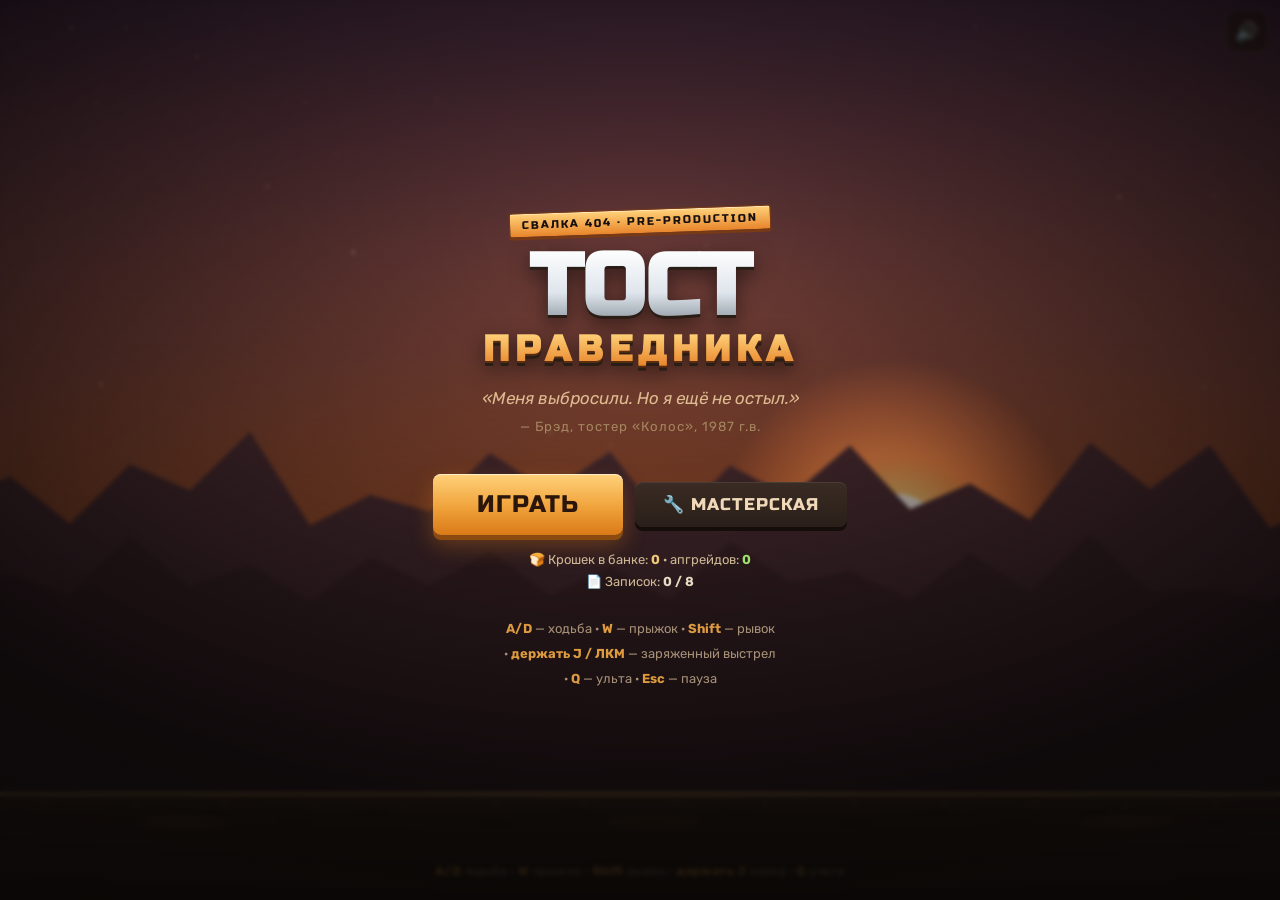
==== commit 0a540dce: "Add forced-landscape orientation with rotate overlay On touch devices, portrait shows a 'rotate your" ====
--- a/index2.html
+++ b/index2.html
@@ -101,6 +101,13 @@
   </div>
 </div>
 
+<!-- ROTATE TO LANDSCAPE -->
+<div class="overlay hidden" id="screen-rotate">
+  <div class="rotate-phone"><div class="rotate-phone-screen"></div></div>
+  <h2 class="over-title" style="margin-top:18px;font-size:clamp(22px,7vw,34px)">Поверни устройство</h2>
+  <p class="quote" style="margin-top:10px">Брэд греется только в ландшафте.<br>Разверни телефон горизонтально 📱↻</p>
+</div>
+
 <div class="loading" id="loading">РАЗОГРЕВ…</div>
 
 <script src="js/util.js"></script>
--- a/css/style.css
+++ b/css/style.css
@@ -154,3 +154,28 @@
   .node .tick{position:absolute;top:7px;right:8px;color:#9fe06a;font-size:14px;}
   .shop-foot{display:flex;gap:10px;justify-content:center;align-items:center;padding-top:10px;flex-wrap:wrap;}
   .shop-hint{font-size:11px;color:#8fa0b0;text-align:center;width:100%;margin-bottom:2px;}
+
+  /* ---------- Поверни устройство (ландшафт) ---------- */
+  #screen-rotate{z-index:60;background:radial-gradient(120% 100% at 50% 35%, rgba(232,133,43,.14), rgba(8,5,4,.97) 62%, rgba(8,5,4,.99));}
+  .rotate-phone{
+    width:62px;height:108px;border-radius:14px;border:4px solid #ffd27a;
+    box-shadow:0 0 26px rgba(255,150,30,.45), inset 0 0 0 3px rgba(20,14,11,.9);
+    background:linear-gradient(160deg,#2a1f19,#160f0d);position:relative;
+    transform-origin:50% 50%;animation:rotatehint 2.4s ease-in-out infinite;
+  }
+  .rotate-phone-screen{position:absolute;inset:8px;border-radius:6px;
+    background:linear-gradient(160deg, rgba(255,210,122,.35), rgba(255,106,0,.18));}
+  @keyframes rotatehint{
+    0%,18%{transform:rotate(0deg);}
+    42%,72%{transform:rotate(-90deg);}
+    96%,100%{transform:rotate(0deg);}
+  }
+
+  /* ---------- Адаптив сенсорных падов под ландшафт ---------- */
+  @media (orientation:landscape){
+    body.touch #pad-left{left:max(26px,env(safe-area-inset-left));gap:18px;}
+    body.touch #pad-right{right:max(26px,env(safe-area-inset-right));width:230px;gap:14px;}
+    body.touch .tbtn.move{width:70px;height:70px;font-size:26px;}
+    body.touch .tbtn.act{width:68px;height:68px;font-size:13px;}
+    body.touch .tbtn.big{width:88px;height:88px;font-size:15px;}
+  }
